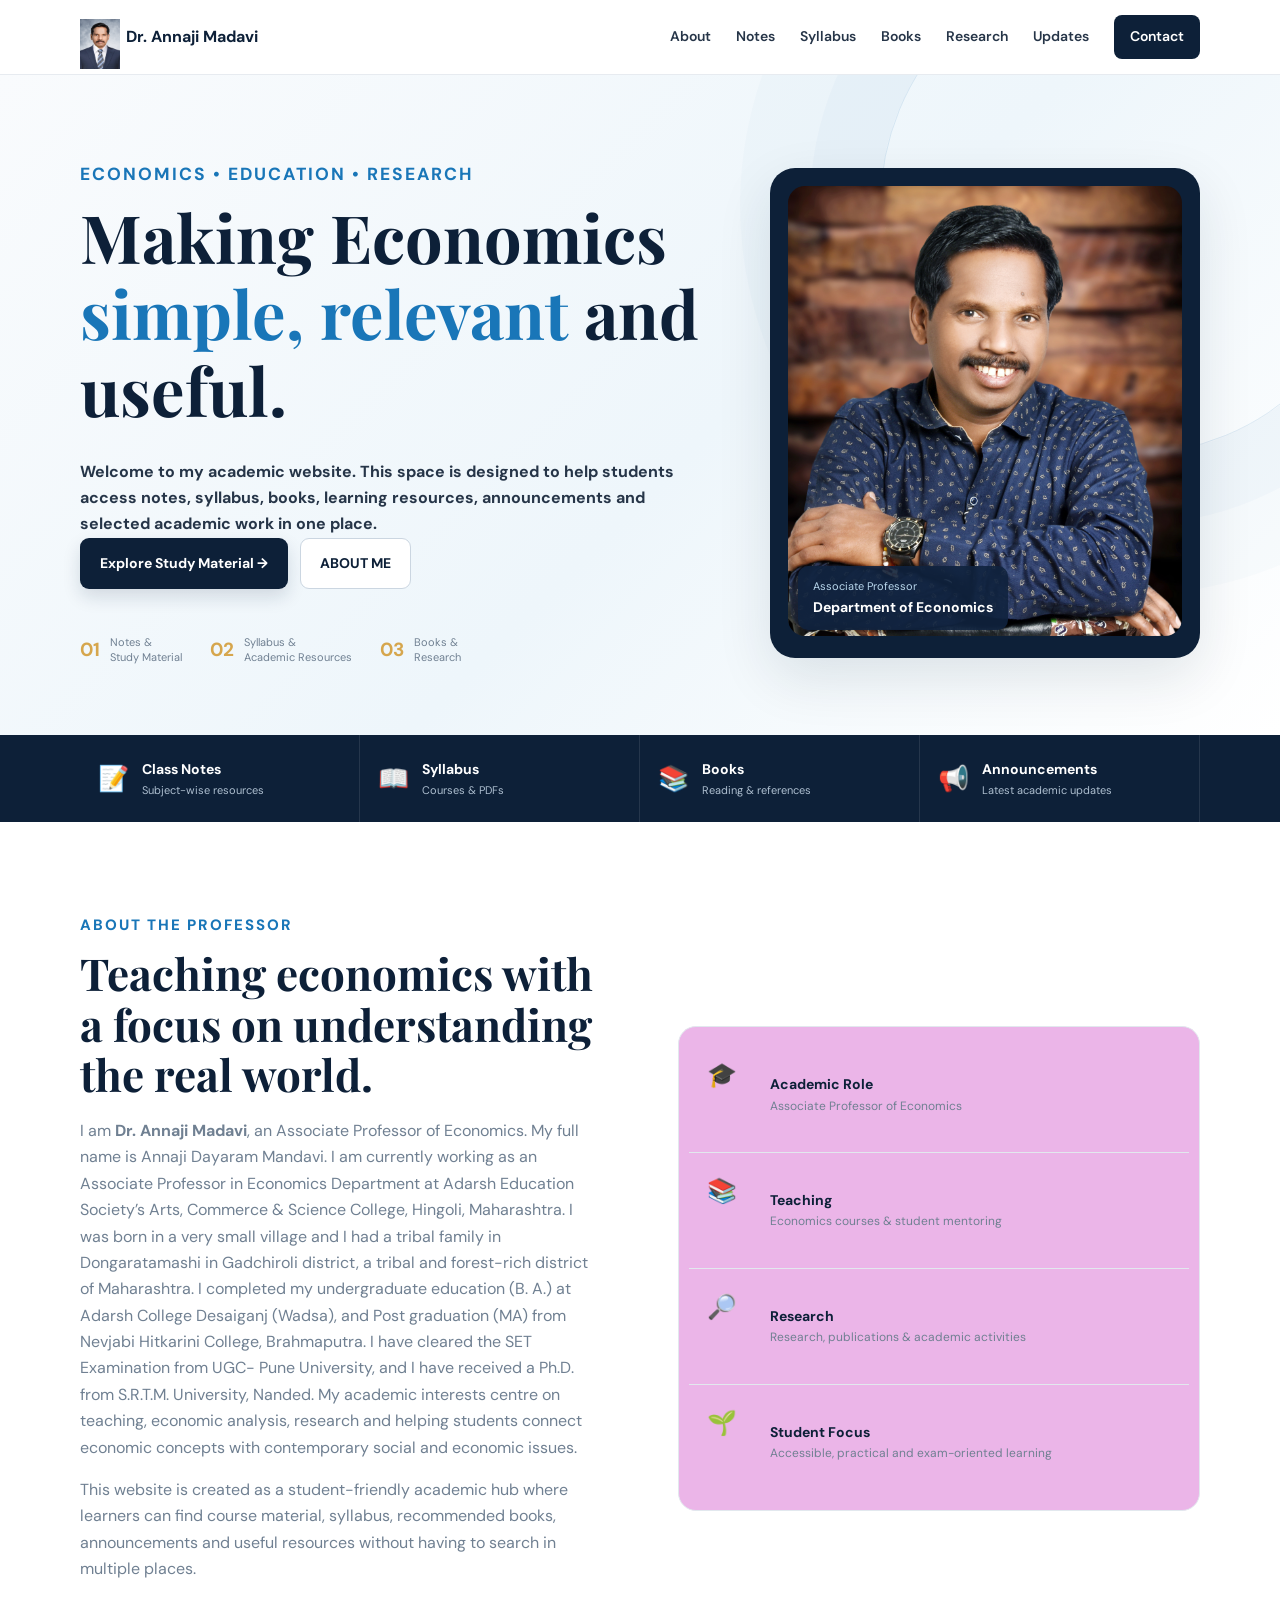
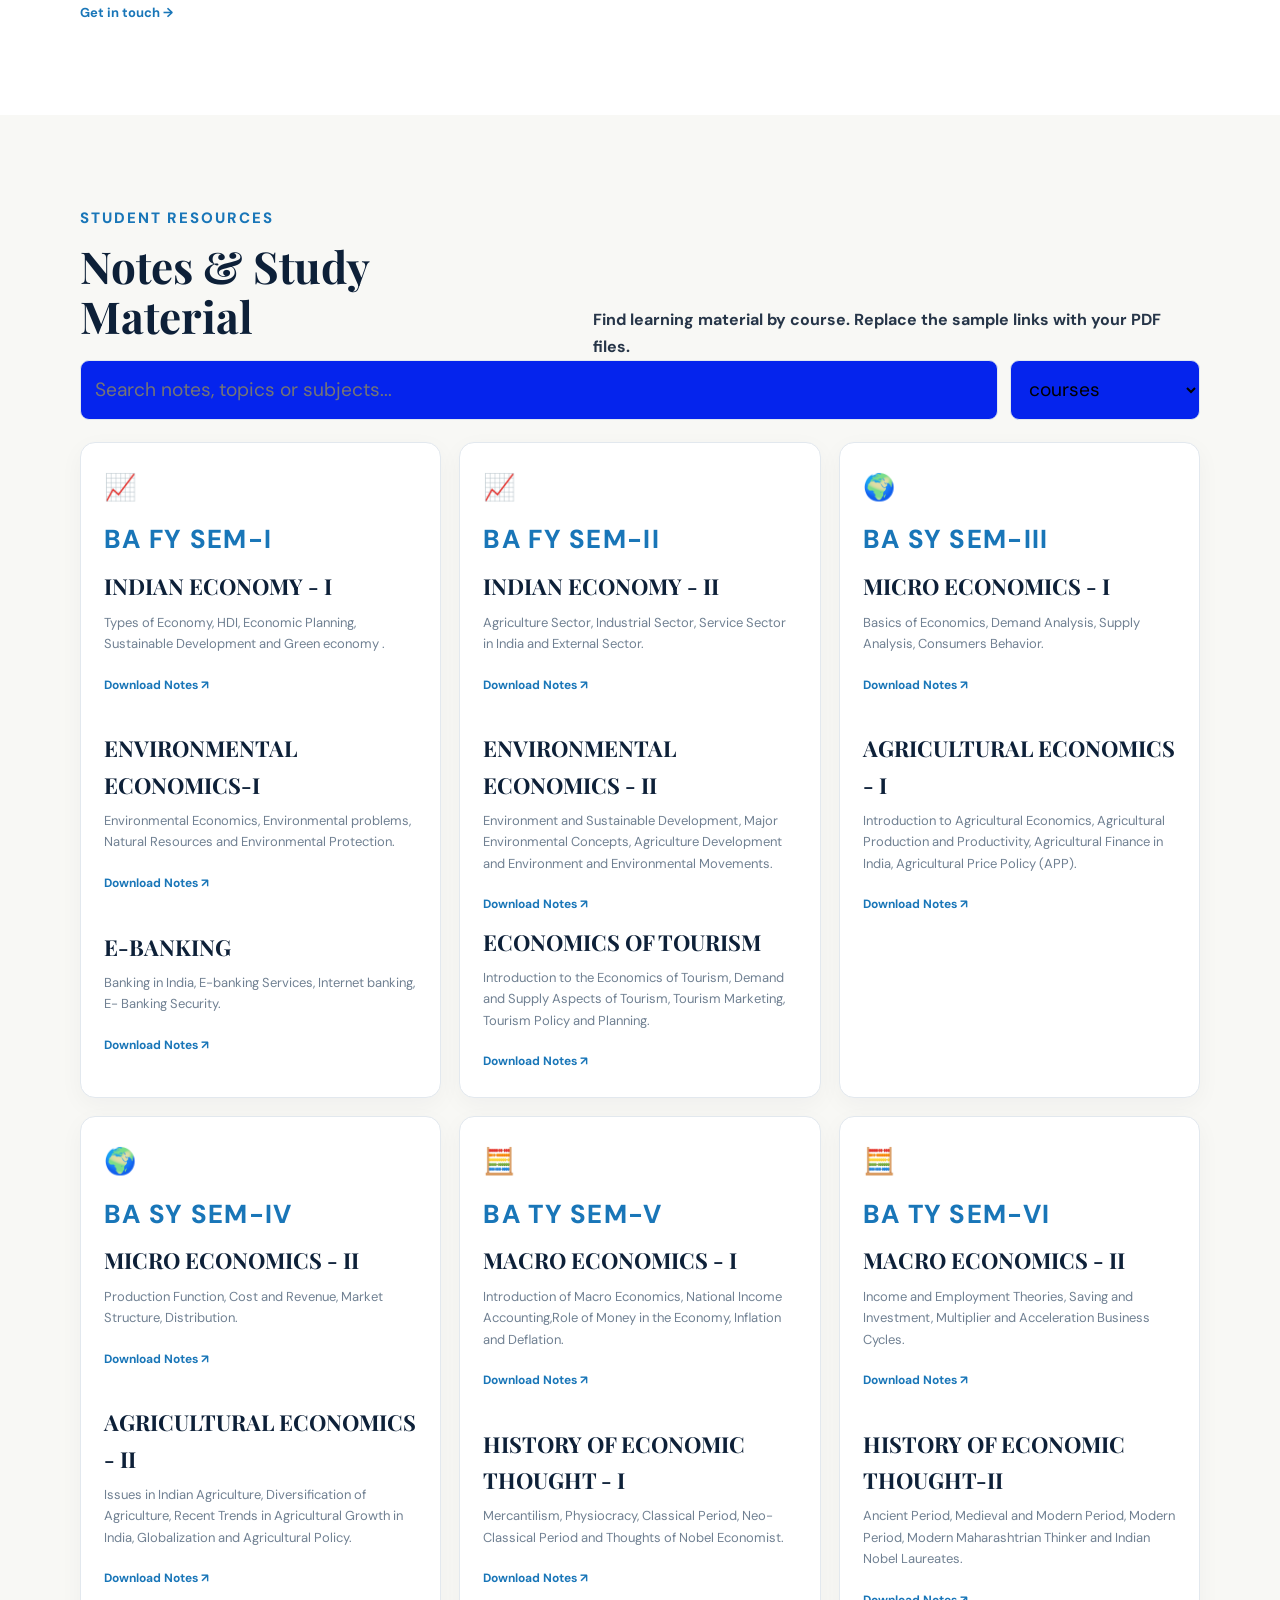
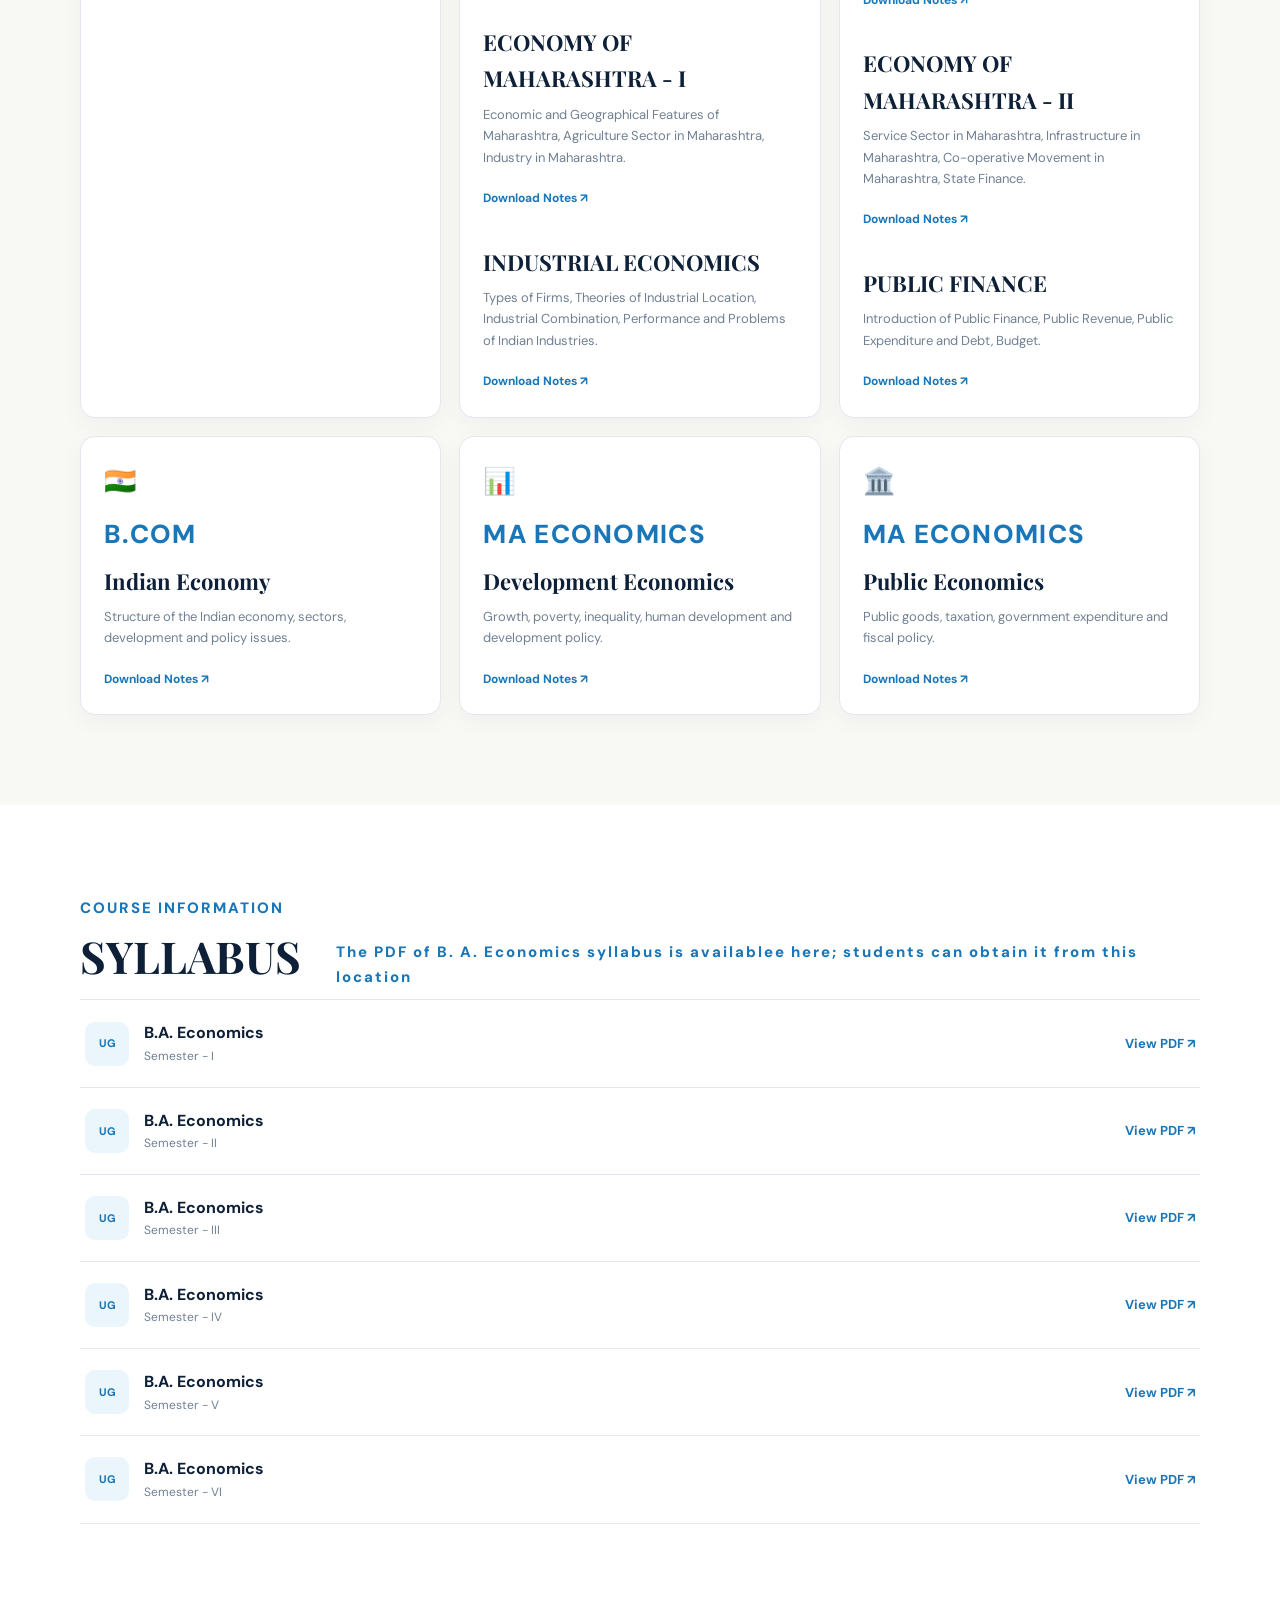
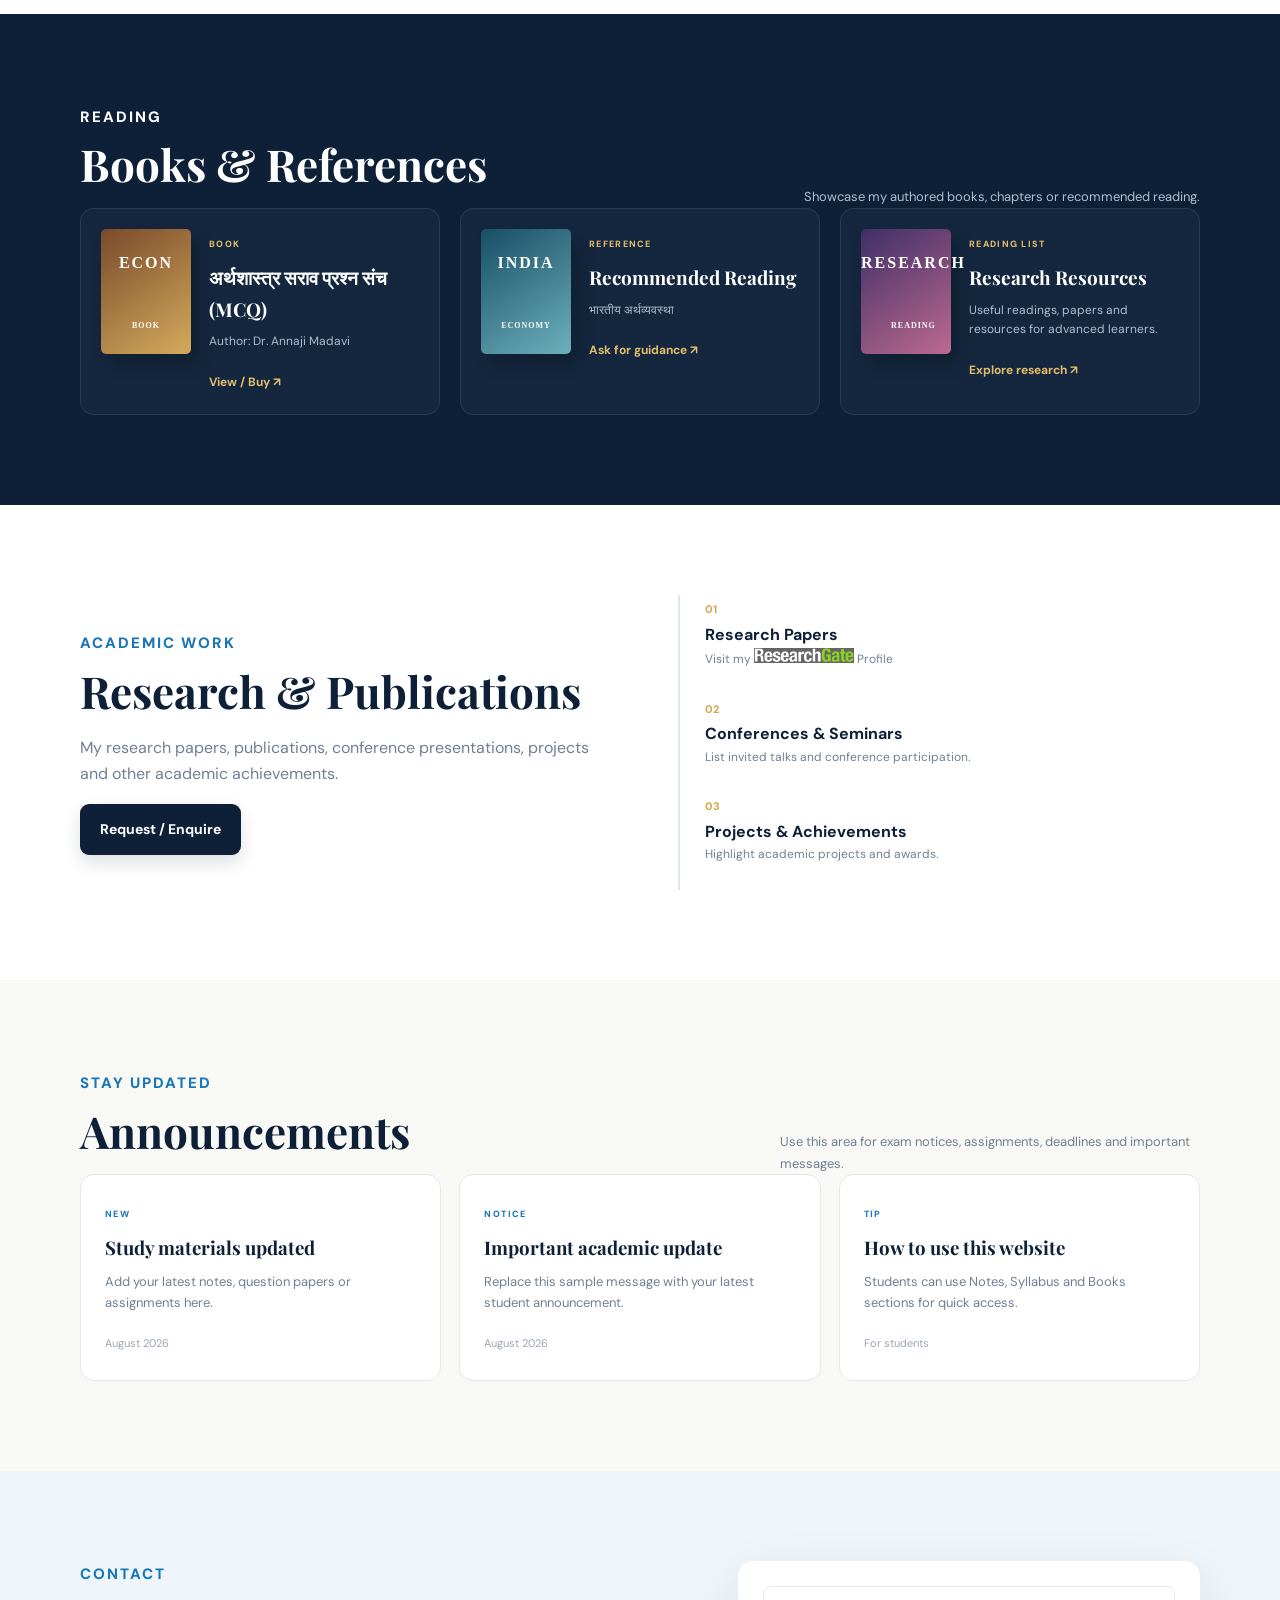
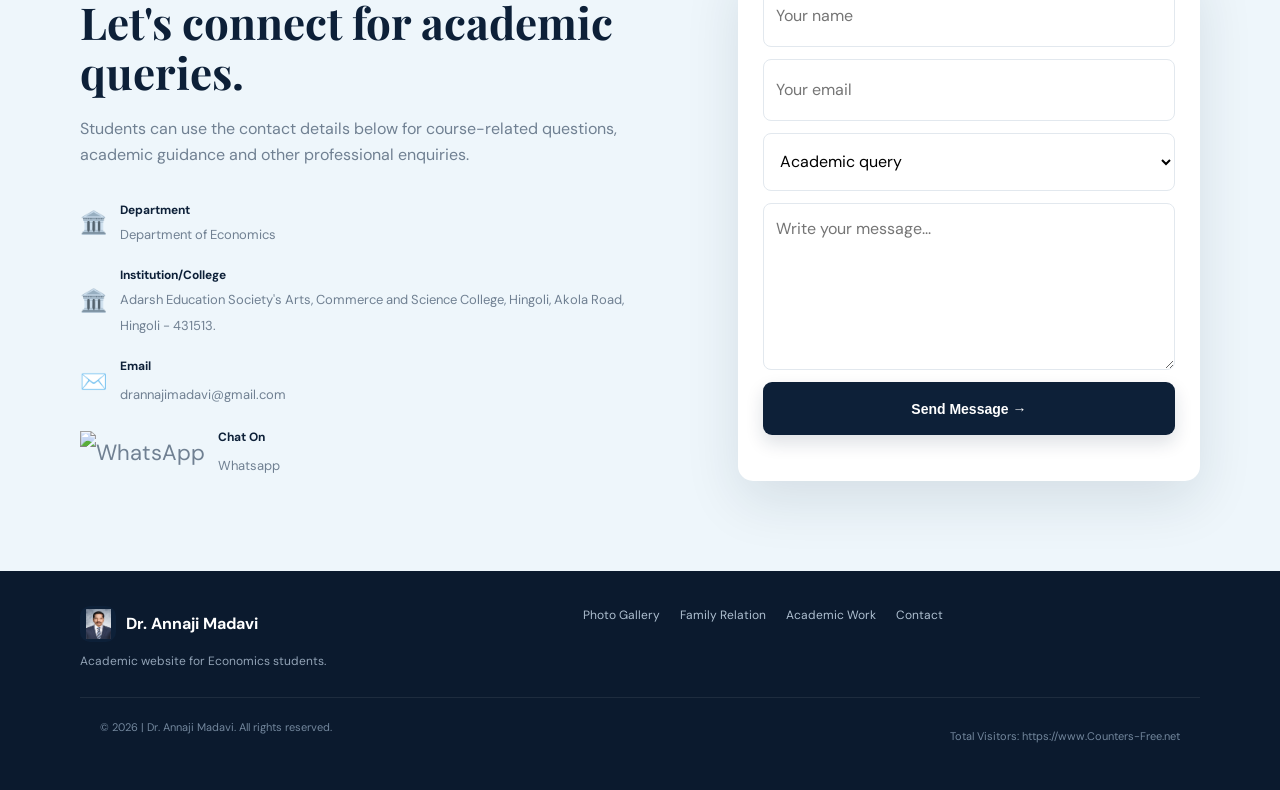
==== index.html @ c630e799 "eco" ====
<!DOCTYPE html>
<html lang="en">
<head>
  <meta charset="UTF-8">
  <meta name="viewport" content="width=device-width, initial-scale=1.0">
  <meta name="description" content="Academic website of an Associa Professor of Economics — notes, syllabus, books, announcements, research and student resources.">
  <title>Dr. Annaji Madavi | Economics</title>
  <link rel="icon" type="image/x-icon" href="images\logo\Dr.-Annaji-Madavi.jpg">

<link rel="stylesheet" href="https://cdnjs.cloudflare.com/ajax/libs/font-awesome/7.3.0/css/all.min.css" integrity="sha512-ApSLB1Pd3/bZN8fWB/RG9YhN/7bd9Hkf3AGaE2mPfebjrxagjuBtx2GcgdqIlJkUzwylBo61r9Xa9NmgBI0swA==" crossorigin="anonymous" referrerpolicy="no-referrer" />

  <link rel="preconnect" href="https://fonts.googleapis.com">
  <link rel="preconnect" href="https://fonts.gstatic.com" crossorigin>
  <link href="https://fonts.googleapis.com/css2?family=DM+Sans:wght@400;500;600;700&family=Playfair+Display:wght@600;700&display=swap" rel="stylesheet">
  <link rel="stylesheet" href="style.css">
  <link rel="manifest" href="/manifest.json">
</head>
<body>

<header class="site-header">
  <nav class="nav container">
    <a class="brand" href="#home">
      <span class="brand-mark">  <img src=" images\logo\Dr.-Annaji-Madavi.jpg" height="50px" width="40px"></span>
      <span>Dr. Annaji Madavi</span>
    </a>
    <button class="menu-toggle" aria-label="Open menu">☰</button>
    <div class="nav-links">
      <a href="#about">About</a>
      <a href="#notes">Notes</a>
      <a href="#syllabus">Syllabus</a>
      <a href="#books">Books</a>
      <a href="#research">Research</a>
      <a href="#announcements">Updates</a>
      <a class="nav-contact" href="#contact">Contact</a>
    </div>
  </nav>
</header>

<main>
  <section id="home" class="hero">
    <div class="hero-pattern"></div>
    <div class="container hero-grid">
      <div class="hero-copy">
        <span class="eyebrow"><h3> ECONOMICS • EDUCATION • RESEARCH </h3></span>
        <h1>Making Economics <em>simple, relevant</em> and useful.</h1>
        <p class="hero-text">
          <h4> Welcome to my academic website. This space is designed to help students
          access notes, syllabus, books, learning resources, announcements and
          selected academic work in one place.</h4>
        </p>
        <div class="hero-actions">
          <a class="btn btn-primary" href="#notes">Explore Study Material →</a>
          <a class="btn btn-secondary" href="#about">ABOUT ME</a>
        </div>
        <div class="hero-stats">
          <div><strong>01</strong><span>Notes &<br>Study Material</span></div>
          <div><strong>02</strong><span>Syllabus &<br>Academic Resources</span></div>
          <div><strong>03</strong><span>Books &<br>Research</span></div>
        </div>
      </div>
      <div class="profile-card">
        <div class="profile-glow"></div>
        <img src="images/Dr.-Annaji-Madavi.jpg" alt="Professor profile photo" onerror="this.style.display='none'; this.nextElementSibling.style.display='flex';">
        <div class="profile-placeholder">
          <span>YOUR PHOTO</span>
          <small>Replace images/profile.jpg</small>
        </div>
        <div class="profile-caption">
          <span>Associate Professor</span>
          <strong>Department of Economics</strong>
        </div>
      </div>
    </div>
  </section>

  <section class="quick-links">
    <div class="container quick-grid">
      <a href="#notes"><span>📝</span><div><b>Class Notes</b><small>Subject-wise resources</small></div></a>
      <a href="#syllabus"><span>📖</span><div><b>Syllabus</b><small>Courses & PDFs</small></div></a>
      <a href="#books"><span>📚</span><div><b>Books</b><small>Reading & references</small></div></a>
      <a href="#announcements"><span>📢</span><div><b>Announcements</b><small>Latest academic updates</small></div></a>
      

    </div>
  </section>

  <section id="about" class="section">
    <div class="container two-col">
      <div>
        <span class="eyebrow">ABOUT THE PROFESSOR</span>
        <h2>Teaching economics with a focus on understanding the real world.</h2>
        <p>
          I am <strong> Dr. Annaji Madavi</strong>, an Associate Professor of Economics. My full name is Annaji Dayaram Mandavi. I am currently working as an Associate Professor in Economics Department at Adarsh Education Society’s Arts, Commerce & Science College, Hingoli, Maharashtra. I was born in a very small village and I had a tribal family in Dongaratamashi in Gadchiroli district, a tribal and forest-rich district of Maharashtra. I completed my undergraduate education (B. A.) at Adarsh College Desaiganj (Wadsa), and Post graduation (MA) from Nevjabi Hitkarini College, Brahmaputra. I have cleared the SET Examination from UGC- Pune University, and I have received a Ph.D. from S.R.T.M. University, Nanded.
          My academic interests centre on teaching, economic analysis, research and
          helping students connect economic concepts with contemporary social and economic issues.
        </p>
        <p>
          This website is created as a student-friendly academic hub where learners
          can find course material, syllabus, recommended books, announcements and
          useful resources without having to search in multiple places.
        </p>
        <a class="text-link" href="#contact">Get in touch →</a>
      </div>
      <div class="about-panel">
        <div class="about-item"><span>🎓</span><div><b>Academic Role</b><small>Associate Professor of Economics</small></div></div>
        <div class="about-item"><span>📚</span><div><b>Teaching</b><small>Economics courses & student mentoring</small></div></div>
        <div class="about-item"><span>🔎</span><div><b>Research</b><small>Research, publications & academic activities</small></div></div>
        <div class="about-item"><span>🌱</span><div><b>Student Focus</b><small>Accessible, practical and exam-oriented learning</small></div></div>
      </div>
    </div>
  </section>

  <section id="notes" class="section section-soft">
    <div class="container">
      <div class="section-heading">
        <div><span class="eyebrow">STUDENT RESOURCES</span><h2>Notes & Study Material</h2></div>
        <p><h4>Find learning material by course. Replace the sample links with your PDF files.</h4></p>
      </div>
      <div class="filter-row">
        <input id="resourceSearch" type="search" placeholder="Search notes, topics or subjects..." aria-label="Search resources">
        <select id="resourceFilter" aria-label="Filter resources">
          <option value="search"> courses</option>
          <option value="all"> All courses</option>
          <option value="BA">B.A. Economics</option>
          <option value="BCom">B.Com.</option>
          <option value="MA">M.A. Economics</option>
        </select>
      </div>

      <div class="resource-grid" id="resourceGrid">

        <article class="resource-card" data-course="BA" data-search="microeconomics demand supply elasticity ba economics">
          <span class="card-icon">📈</span><span class="tag">BA FY SEM-I</span>
          <h3>INDIAN ECONOMY - I</h3><p>Types of Economy, HDI, Economic Planning, Sustainable Development and Green economy .</p>
          <a href="https://annajimadavi.ct.ws" class="download-link">Download Notes ↗</a>
          <br></br>
          <h3>ENVIRONMENTAL ECONOMICS-I</h3><p>Environmental Economics, Environmental problems, Natural Resources and Environmental Protection.</p>
          <a href="https://annajimadavi.ct.ws" class="download-link">Download Notes ↗</a>
          <br></br>

          <h3>E-BANKING </h3><p>Banking in India, E-banking Services, Internet banking, E- Banking Security.</p>
          <a href="https://annajimadavi.ct.ws" class="download-link">Download Notes ↗</a>



        </article>

        <article class="resource-card" data-course="BA" data-search="microeconomics demand supply elasticity ba economics">
          <span class="card-icon">📈</span><span class="tag">BA FY SEM-II</span>
          <h3>INDIAN ECONOMY - II</h3><p>Agriculture Sector, Industrial Sector, Service Sector in India and External Sector.</p>
          <a href="https://annajimadavi.ct.ws" class="download-link">Download Notes ↗</a>
           <br></br>
           <h3>ENVIRONMENTAL ECONOMICS - II</h3><p>Environment and Sustainable Development, Major Environmental Concepts, Agriculture Development and Environment and Environmental Movements.</p>
          <a href="https://annajimadavi.ct.ws" class="download-link">Download Notes ↗</a>

          <h3>ECONOMICS OF TOURISM </h3><p>Introduction to the Economics of Tourism, Demand and Supply Aspects of Tourism, Tourism Marketing, Tourism Policy and Planning.</p>
          <a href="https://annajimadavi.ct.ws" class="download-link">Download Notes ↗</a>

        </article>


        <article class="resource-card" data-course="BA" data-search="macroeconomics national income inflation unemployment ba economics">
          <span class="card-icon">🌍</span><span class="tag">BA SY SEM-III</span>
          <h3>MICRO ECONOMICS - I</h3><p>Basics of Economics, Demand Analysis, Supply Analysis, Consumers Behavior.</p>
          <a href="https://annajimadavi.ct.ws" class="download-link">Download Notes ↗</a>
          <br></br>
          <h3>AGRICULTURAL ECONOMICS - I</h3><p>Introduction to Agricultural Economics, Agricultural Production and Productivity, Agricultural Finance in India, Agricultural Price Policy (APP).</p>
          <a href="https://annajimadavi.ct.ws" class="download-link">Download Notes ↗</a>
        </article>

        <article class="resource-card" data-course="BA" data-search="macroeconomics national income inflation unemployment ba economics">
          <span class="card-icon">🌍</span><span class="tag">BA SY SEM-IV</span>
          <h3>MICRO ECONOMICS - II</h3><p>Production Function, Cost and Revenue, Market Structure, Distribution.</p>
          <a href="https://annajimadavi.ct.ws" class="download-link">Download Notes ↗</a>
          <br></br>
          <h3>AGRICULTURAL ECONOMICS - II</h3><p>Issues in Indian Agriculture, Diversification of Agriculture, Recent Trends in Agricultural Growth in India, Globalization and Agricultural Policy.</p>
          <a href="https://annajimadavi.ct.ws" class="download-link">Download Notes ↗</a>
        </article>

        <article class="resource-card" data-course="BA" data-search="statistics economics mean median index numbers ba">
          <span class="card-icon">🧮</span><span class="tag">BA TY SEM-V</span>
          <h3>MACRO ECONOMICS - I</h3><p>Introduction of Macro Economics, National Income Accounting,Role of Money in the Economy, Inflation and Deflation.</p>
          <a href="https://annajimadavi.ct.ws" class="download-link">Download Notes ↗</a>
          <br></br>
          <h3>HISTORY OF ECONOMIC THOUGHT - I </h3><p>Mercantilism, Physiocracy, Classical Period, Neo-Classical Period and Thoughts of Nobel Economist.</p>
          <a href="https://annajimadavi.ct.ws" class="download-link">Download Notes ↗</a>
          <br></br>
          <h3>ECONOMY OF MAHARASHTRA - I </h3><p>Economic and Geographical Features of Maharashtra, Agriculture Sector in Maharashtra, Industry in Maharashtra.</p>
          <a href="https://annajimadavi.ct.ws" class="download-link">Download Notes ↗</a>
          <br></br>
          <h3>INDUSTRIAL ECONOMICS </h3><p>Types of Firms, Theories of  Industrial Location, Industrial Combination, Performance and Problems of Indian Industries.</p>
          <a href="https://annajimadavi.ct.ws" class="download-link">Download Notes ↗</a>
        
        </article>


        <article class="resource-card" data-course="BA" data-search="statistics economics mean median index numbers ba">
          <span class="card-icon">🧮</span><span class="tag">BA TY SEM-VI</span>
          <h3>MACRO ECONOMICS - II</h3><p>Income and Employment Theories, Saving and Investment, Multiplier and Acceleration Business Cycles.</p>
          <a href="https://annajimadavi.ct.ws" class="download-link">Download Notes ↗</a>
          <br></br>

          <h3>HISTORY OF ECONOMIC THOUGHT-II</h3><p>Ancient Period, Medieval and Modern Period, Modern Period, Modern Maharashtrian Thinker and Indian Nobel Laureates.</p>
          <a href="https://annajimadavi.ct.ws" class="download-link">Download Notes ↗</a>
          <br></br>
          <h3>ECONOMY OF MAHARASHTRA - II</h3><p>Service Sector in Maharashtra, Infrastructure in Maharashtra, Co-operative Movement in Maharashtra, State Finance.</p>
          <a href="https://annajimadavi.ct.ws" class="download-link">Download Notes ↗</a>
          <br></br>
          <h3>PUBLIC FINANCE</h3><p>Introduction of Public Finance, Public Revenue, Public Expenditure and Debt, Budget.</p>
          <a href="https://annajimadavi.ct.ws" class="download-link">Download Notes ↗</a>

        </article>

        <article class="resource-card" data-course="BCom" data-search="indian economy bcom agriculture industry services">
          <span class="card-icon">🇮🇳</span><span class="tag">B.COM</span>
          <h3>Indian Economy</h3><p>Structure of the Indian economy, sectors, development and policy issues.</p>
          <a href="https://annajimadavi.ct.ws" class="download-link">Download Notes ↗</a>
        </article>
        <article class="resource-card" data-course="MA" data-search="development economics poverty inequality growth ma economics">
          <span class="card-icon">📊</span><span class="tag">MA ECONOMICS</span>
          <h3>Development Economics</h3><p>Growth, poverty, inequality, human development and development policy.</p>
          <a href="#" class="download-link">Download Notes ↗</a>
        </article>
        <article class="resource-card" data-course="MA" data-search="public economics taxation public expenditure ma">
          <span class="card-icon">🏛️</span><span class="tag">MA ECONOMICS</span>
          <h3>Public Economics</h3><p>Public goods, taxation, government expenditure and fiscal policy.</p>
          <a href="#" class="download-link">Download Notes ↗</a>
        </article>
        
      </div>
    </div>
  </section>

  <section id="syllabus" class="section">
    <div class="container">
      <div class="section-heading">
        <div><span class="eyebrow">COURSE INFORMATION</span><h2>SYLLABUS</h2></div>
         <span class="eyebrow">The PDF of B. A. Economics syllabus is availablee here; students can obtain it from this location</h3></span>
      </div>
      <div class="syllabus-list">
        <div class="syllabus-row"><div><span>UG</span><div><b>B.A. Economics</b><small>Semester - I</small></div></div><a href="pdf/बी.-ए.-सेमि.-I-अभ्यासक्रम.pdf">View PDF ↗</a></div>

        <div class="syllabus-row"><div><span>UG</span><div><b>B.A. Economics</b><small>Semester - II</small></div></div><a href="pdf/बी.-ए.-सेमि.-II-अभ्यासक्रम.pdf">View PDF ↗</a></div>


        <div class="syllabus-row"><div><span>UG</span><div><b>B.A. Economics</b><small>Semester - III</small></div></div><a href="pdf/सेमि.-III-अभ्यासक्रम.pdf">View PDF ↗</a></div>
        
        <div class="syllabus-row"><div><span>UG</span><div><b>B.A. Economics</b><small>Semester - IV</small></div></div><a href="pdf/सेमि.-IV-अभ्यासक्रम.pdf">View PDF ↗</a></div>

        <div class="syllabus-row"><div><span>UG</span><div><b>B.A. Economics</b><small>Semester - V</small></div></div><a href="pdf/सेमि.-V-अभ्यासक्रम.pdf">View PDF ↗</a></div>

        <div class="syllabus-row"><div><span>UG</span><div><b>B.A. Economics</b><small>Semester - VI</small></div></div><a href="documents/syllabus/ma-economics-syllabus.pdf">View PDF ↗</a></div>



      </div>
    </div>
  </section>

  <section id="books" class="section section-dark">
    <div class="container">
      <div class="section-heading light">
        <div><span class="eyebrow">READING</span><h2>Books & References</h2></div>
        <p>Showcase my authored books, chapters or recommended reading.</p>
      </div>
      <div class="books-grid">
        <article class="book-card">
          <div class="book-cover">ECON<br><small>BOOK</small></div>
          <div><span class="tag gold">BOOK</span><h3>अर्थशास्त्र सराव प्रश्न संच (MCQ)</h3><p>Author:  Dr. Annaji Madavi</p><a href="https://www.amazon.in/-/hi/Dr-Annaji-Madavi/dp/8195106145">View / Buy ↗</a></div>
        </article>
        <article class="book-card">
          <div class="book-cover alt">INDIA<br><small>ECONOMY</small></div>
          <div><span class="tag gold">REFERENCE</span><h3>Recommended Reading</h3><p>भारतीय अर्थव्यवस्था</p><a href="#contact">Ask for guidance ↗</a></div>
        </article>
        <article class="book-card">
          <div class="book-cover third">RESEARCH<br><small>READING</small></div>
          <div><span class="tag gold">READING LIST</span><h3>Research Resources</h3><p>Useful readings, papers and resources for advanced learners.</p><a href="#research">Explore research ↗</a></div>
        </article>
      </div>
    </div>
  </section>

  <section id="research" class="section">
    <div class="container two-col">
      <div>
        <span class="eyebrow">ACADEMIC WORK</span>
        <h2>Research & Publications</h2>
        <p>My research papers, publications, conference presentations, projects and other academic achievements.</p>
        <a class="btn btn-primary" href="#contact">Request / Enquire</a>
      </div>
      <div class="research-list">
        <div><span>01</span><b>Research Papers</b><small> <a href="https://www.researchgate.net/profile/Annaji-Madavi"> Visit my <img src="images/logo/researchgate.jpg" height="15px" width="100px"> Profile</a></small></div>
        <div><span>02</span><b>Conferences & Seminars</b><small>List invited talks and conference participation.</small></div>
        <div><span>03</span><b>Projects & Achievements</b><small>Highlight academic projects and awards.</small></div>
      </div>
    </div>
  </section>

  <section id="announcements" class="section section-soft">
    <div class="container">
      <div class="section-heading">
        <div><span class="eyebrow">STAY UPDATED</span><h2>Announcements</h2></div>
        <p>Use this area for exam notices, assignments, deadlines and important messages.</p>
      </div>
      <div class="announcement-grid">
        <article><span>NEW</span><h3>Study materials updated</h3><p>Add your latest notes, question papers or assignments here.</p><small>August 2026</small></article>
        <article><span>NOTICE</span><h3>Important academic update</h3><p>Replace this sample message with your latest student announcement.</p><small>August 2026</small></article>
        <article><span>TIP</span><h3>How to use this website</h3><p>Students can use Notes, Syllabus and Books sections for quick access.</p><small>For students</small></article>
      </div>
    </div>
  </section>

  <section id="contact" class="section contact-section">
    <div class="container contact-grid">
      <div>
        <span class="eyebrow">CONTACT</span>
        <h2>Let's connect for academic queries.</h2>
        <p>Students can use the contact details below for course-related questions, academic guidance and other professional enquiries.</p>
        <div class="contact-details">
          
          <div><span>🏛️</span><div><b>Department</b><p>Department of Economics</p></div></div>
          <div><span>🏛️</span><div><b>Institution/College</b><p>Adarsh Education Society's
Arts, Commerce and Science College, Hingoli,
Akola Road, Hingoli - 431513.</p></div></div>
           <div><span>✉️</span><div><b>Email</b><a href="#">drannajimadavi@gmail.com</a></div></div>
<div><span><img src="https://upload.wikimedia.org/wikipedia/commons/6/6b/WhatsApp.svg" alt="WhatsApp" height="25px" width="25px" class="whatsapp-icon"></span><div><b>Chat On</b><a href="https://wa.me/9421319868?text=Hello!"  target="_blank">Whatsapp</a></div></div>


        </div>
      </div>
      <form id="contactForm" class="contact-form" action="https://formspree.io/f/xbgrgqyp" method="POST">
        <input required type="text" name="name" placeholder="Your name">
        <input required type="email" name="email" placeholder="Your email">
        <select name="query_type"><option>Academic query</option><option>Notes / Study material</option><option>Syllabus</option><option>Research</option><option>Other</option></select>
        <textarea required rows="5" name="message" placeholder="Write your message..."></textarea>
        <button class="btn btn-primary" type="submit">Send Message →</button>
        <small id="formMessage"></small>
      </form>
    </div>
  </section>
</main>

<footer>
  <div class="container footer-grid">
    <div><a class="brand footer-brand" href="#home"><span class="brand-mark"> <img src="images\logo\Dr.-Annaji-Madavi.jpg" height="30px" width="25px" > </span><span> Dr. Annaji Madavi</span></a><p>Academic website for Economics students.</p></div>
    <div class="footer-links"><a href="gallery.html">Photo Gallery</a><a href="family.html">Family Relation</a><a href="biodata.html">Academic Work</a><a href="#contact">Contact</a></div>
  <div class="wrapper"> 
           <a href="https://www.facebook.com/annaji.madavi">
            <i class="fa-brands fa-facebook"></i></a>
          <a href="https://x.com/AnnajiMadavi">
          <i class="fa-brands fa-square-twitter"></i></a>
      
          <a href="https://www.instagram.com/annaji.madavi/"> <i class="fa-brands fa-instagram"></i></a>
        <a href="https://www.linkedin.com/in/annajimadavi/"><i class="fa-brands fa-square-linkedin"></i></a>  </div>
              </div>   
              </div>
  <div class="container copyright">© 2026 | Dr. Annaji Madavi. All rights reserved.<br></br>
  <p class="visitor-counter">Total Visitors:
  <a href='https://www.counters-free.net/'>https://www.Counters-Free.net</a> <script type='text/javascript' src='https://www.freevisitorcounters.com/auth.php?id=d028039403fe2c2136b53abfa704019f4d095695'></script>
<script type="text/javascript" src="https://freevisitorcounters.com/en/home/counter/1628255/t/13"></script>
</p>
</div>
</footer>

<button id="topBtn" class="top-btn" aria-label="Back to top">↑</button>
<script src="script.js"></script>
</body>
</html>
---- style.css ----
:root{--navy:#0d2038;--blue:#1976b8;--sky:#eaf5fc;--gold:#d6a64d;--cream:#f8f8f5;--text:#263548;--muted:#708092;--line:#e2e8ee;--white:#fff;--shadow:0 20px 55px rgba(13,32,56,.11)}*{box-sizing:border-box;margin:0;padding:0}html{scroll-behavior:smooth}body{font-family:"DM Sans",Arial,sans-serif;color:var(--text);line-height:1.65;background:#fff}a{text-decoration:none;color:inherit}.container{width:min(1120px,92%);margin:auto}.site-header{position:sticky;top:0;z-index:30;background:rgba(255,255,255,.95);backdrop-filter:blur(12px);border-bottom:1px solid var(--line)}.nav{height:74px;display:flex;align-items:center;justify-content:space-between}.brand{display:flex;align-items:center;gap:10px;font-weight:700;color:var(--navy)}.brand-mark{width:36px;height:36px;border-radius:10px;display:grid;place-items:center;background:var(--navy);color:#fff;font-size:21px}.nav-links{display:flex;gap:20px;align-items:center;font-size:13px;font-weight:600}.nav-links a:hover{color:var(--blue)}.menu-toggle{display:none;border:0;background:none;font-size:25px}.hero,.page-hero{background:linear-gradient(135deg,#f8fbfd,#eaf4fb 60%,#fff);padding:82px 0}.hero-grid{display:grid;grid-template-columns:1.15fr .85fr;gap:65px;align-items:center}.eyebrow{display:inline-block;color:var(--blue);font-size:11px;letter-spacing:2px;font-weight:800;margin-bottom:12px}h1,h2{font-family:"Playfair Display",Georgia,serif;color:var(--navy);line-height:1.15}h1{font-size:clamp(43px,5vw,66px)}h1 em{color:var(--blue);font-style:normal}.page-hero h1{font-size:clamp(42px,6vw,70px)}.page-hero p{max-width:650px;color:var(--muted);font-size:17px;margin-top:18px}.hero-text{color:var(--muted);font-size:17px;max-width:650px;margin:22px 0 28px}.hero-actions{display:flex;gap:12px;flex-wrap:wrap}.btn{display:inline-flex;padding:13px 19px;border-radius:9px;font-weight:700;font-size:14px;border:1px solid transparent}.btn-primary{background:var(--navy);color:#fff}.btn-secondary{border-color:#ccd8e2;background:#fff;color:var(--navy)}.hero-stats{display:flex;gap:28px;margin-top:42px}.hero-stats div{display:flex;gap:10px}.hero-stats strong{color:var(--gold)}.hero-stats span{font-size:11px;color:var(--muted);line-height:1.35}.profile-card{min-height:480px;background:var(--navy);padding:17px;border-radius:25px;box-shadow:var(--shadow);position:relative}.profile-card img,.profile-placeholder{height:445px;width:100%;object-fit:cover;border-radius:17px}.profile-placeholder{display:none;place-items:center;background:#dceaf3;color:var(--navy);font-weight:800;flex-direction:column}.profile-placeholder small{font-weight:400;color:var(--muted)}.profile-caption{position:absolute;bottom:28px;left:28px;background:rgba(13,32,56,.92);padding:11px 15px;border-radius:10px;color:#fff;display:flex;flex-direction:column}.profile-caption span{font-size:11px;color:#b8d8ed}.profile-caption strong{font-size:14px}.quick-links{background:var(--navy);color:#fff}.quick-grid{display:grid;grid-template-columns:repeat(4,1fr)}.quick-grid a{padding:23px 15px;border-right:1px solid #ffffff1a;display:flex;gap:10px;align-items:center}.quick-grid b{font-size:13px}.quick-grid small{display:block;color:#a9bbce;font-weight:400;font-size:10px}.section{padding:88px 0}.section-soft{background:var(--cream)}.two-col{display:grid;grid-template-columns:1fr 1fr;gap:70px;align-items:center}.section h2{font-size:clamp(31px,4vw,44px);margin-bottom:18px}.section p{color:var(--muted);margin-bottom:14px}.about-panel{background:#f4f8fb;border:1px solid var(--line);border-radius:17px;padding:8px}.about-panel div{padding:18px;border-bottom:1px solid var(--line)}.about-panel div:last-child{border:0}.about-panel b,.about-panel small{display:block}.about-panel b{color:var(--navy);font-size:14px}.about-panel small{color:var(--muted);font-size:12px}.section-heading{display:flex;justify-content:space-between;align-items:end;gap:30px;margin-bottom:30px}.section-heading p{max-width:420px;font-size:13px}.filter-row{display:flex;gap:12px;margin-bottom:22px}.filter-row input,.filter-row select,.contact-form input,.contact-form select,.contact-form textarea{border:1px solid var(--line);border-radius:9px;padding:12px;font:inherit;outline:none;background:#fff}.filter-row input{flex:1}.resource-grid{display:grid;grid-template-columns:repeat(4,1fr);gap:17px}.resource-card{background:#fff;border:1px solid var(--line);border-radius:14px;padding:22px;transition:.25s}.resource-card:hover{transform:translateY(-5px);box-shadow:var(--shadow)}.resource-card>span{font-size:26px}.resource-card>small{color:var(--blue);font-size:9px;font-weight:800;letter-spacing:1.4px}.resource-card h3{font-family:"Playfair Display",serif;color:var(--navy);font-size:21px}.resource-card p{font-size:12px;min-height:60px}.resource-card a{font-size:12px;color:var(--blue);font-weight:700}.syllabus-list{border-top:1px solid var(--line)}.syllabus-list>div{padding:20px 5px;border-bottom:1px solid var(--line);display:flex;justify-content:space-between;align-items:center}.syllabus-list small{display:block;color:var(--muted);font-size:11px}.syllabus-list a{color:var(--blue);font-weight:700;font-size:12px}.dark{background:var(--navy);color:#fff}.dark h2{color:#fff}.books-grid{display:grid;grid-template-columns:repeat(2,1fr);gap:20px}.books-grid article{display:grid;grid-template-columns:90px 1fr;gap:18px;border:1px solid #ffffff18;padding:20px;border-radius:14px;background:#ffffff08}.book-cover{height:125px;background:linear-gradient(145deg,#7d4d2c,#d6ab58);border-radius:5px;display:grid;place-items:center;text-align:center;font-family:Georgia,serif;font-weight:700}.book-cover.blue{background:linear-gradient(145deg,#17516b,#65aebc)}.books-grid h3{font-family:"Playfair Display",serif}.books-grid p{color:#aebed0;font-size:12px}.books-grid a{color:#e4bd6b;font-size:12px}.research-list{border-left:2px solid #dce7ef;padding-left:24px}.research-list div{padding:0 0 24px}.research-list b,.research-list small{display:block}.research-list b{color:var(--navy)}.research-list small{color:var(--muted);font-size:12px}.contact-section{background:#edf6fb}.contact-grid{display:grid;grid-template-columns:1fr .8fr;gap:70px}.contact-details{color:var(--muted);line-height:2}.contact-details a{color:var(--blue)}.contact-form{background:#fff;padding:25px;border-radius:15px;box-shadow:var(--shadow);display:grid;gap:12px}.contact-form textarea{resize:vertical}.contact-form small{color:var(--blue)}footer{background:#0a192b;color:#fff;padding:30px 0}.footer-grid{display:flex;justify-content:space-between;gap:30px}.footer-grid p,.copyright{color:#8799ad;font-size:11px}.footer-links{display:flex;gap:18px;font-size:12px;color:#aebed0}.copyright{border-top:1px solid #ffffff12;margin-top:25px;padding-top:15px}.privacy-note{margin-top:22px;background:#fff7e6;border:1px solid #efd7a4;color:#765a24;padding:13px 16px;border-radius:10px;max-width:760px;font-size:12px}
/* MODERN PHOTO GALLERY */
.gallery-grid{display:grid;grid-template-columns:repeat(3,minmax(0,1fr));grid-auto-rows:250px;gap:16px}.gallery-item{position:relative;border-radius:18px;overflow:hidden;background:#dbe7ef}.gallery-item.tall{grid-row:span 2}.gallery-item img{width:100%;height:100%;object-fit:cover;display:block;transition:.4s}.gallery-item:hover img{transform:scale(1.05)}.gallery-item div{position:absolute;left:12px;right:12px;bottom:12px;background:#0d2038d9;color:#fff;padding:10px 12px;border-radius:10px;backdrop-filter:blur(8px)}.gallery-item small{display:block;color:#b9cede;font-size:10px}
/* FAMILY GALLERY: preserve whole photos, especially on mobile */
.family-grid{display:grid;grid-template-columns:repeat(3,minmax(0,1fr));gap:28px;align-items:start}.family-card{background:#fff;border:1px solid var(--line);border-radius:22px;overflow:hidden;box-shadow:0 10px 35px rgba(13,32,56,.08);transition:transform .3s ease,box-shadow .3s ease}.family-card:hover{transform:translateY(-6px);box-shadow:0 20px 50px rgba(13,32,56,.14)}.family-photo{width:100%;height:360px;padding:10px;display:flex;align-items:center;justify-content:center;background:linear-gradient(135deg,#eef6fb,#dcebf4);position:relative;overflow:hidden;cursor:pointer}.family-photo img{width:100%;height:100%;object-fit:contain;object-position:center;display:block;border-radius:15px;transition:transform .45s ease,filter .45s ease}.family-photo:hover img{transform:scale(1.025);filter:brightness(1.04)}.family-photo>span{position:absolute;inset:0;display:none;align-items:center;justify-content:center;color:#31536d;font-size:12px;font-weight:800;letter-spacing:2px}.family-photo::after{content:"VIEW PHOTO";position:absolute;left:50%;bottom:18px;transform:translateX(-50%) translateY(10px);background:rgba(13,32,56,.88);color:#fff;padding:7px 13px;border-radius:30px;font-size:9px;font-weight:700;letter-spacing:1.5px;opacity:0;transition:all .3s ease;pointer-events:none}.family-photo:hover::after{opacity:1;transform:translateX(-50%) translateY(0)}.family-body{padding:24px}.family-body .relation{display:inline-block;color:var(--blue);font-size:10px;font-weight:800;letter-spacing:2px;margin-bottom:7px}.family-body h2{font-size:25px;line-height:1.2;margin:3px 0 16px}.family-body p{margin:8px 0;color:var(--muted);font-size:13px;line-height:1.6}.family-body p b{color:#172b40}.family-card.featured{border-color:var(--gold);box-shadow:0 15px 45px rgba(214,166,77,.16)}
/* LIGHTBOX */
.family-lightbox{position:fixed;inset:0;background:rgba(5,15,28,.94);display:none;align-items:center;justify-content:center;z-index:9999;padding:25px}.family-lightbox.active{display:flex}.family-lightbox img{max-width:94vw;max-height:90vh;width:auto;height:auto;object-fit:contain;border-radius:12px;box-shadow:0 25px 80px rgba(0,0,0,.5)}.lightbox-close,.lightbox-prev,.lightbox-next{position:absolute;border:0;width:48px;height:48px;border-radius:50%;background:rgba(255,255,255,.15);color:white;font-size:32px;cursor:pointer;display:grid;place-items:center;transition:.2s}.lightbox-close:hover,.lightbox-prev:hover,.lightbox-next:hover{background:rgba(255,255,255,.28)}.lightbox-close{top:20px;right:20px}.lightbox-prev{left:20px;top:50%;transform:translateY(-50%)}.lightbox-next{right:20px;top:50%;transform:translateY(-50%)}
@media(max-width:950px){.nav-links{display:none;position:absolute;top:74px;left:0;right:0;background:#fff;padding:15px 4%;flex-direction:column}.nav-links.open{display:flex}.menu-toggle{display:block}.hero-grid,.two-col,.contact-grid{grid-template-columns:1fr}.resource-grid{grid-template-columns:repeat(2,1fr)}.family-grid{grid-template-columns:repeat(2,minmax(0,1fr));gap:22px}.family-photo{height:330px}.quick-grid{grid-template-columns:repeat(2,1fr)}}
@media(max-width:620px){.hero{padding:55px 0}.hero-stats{flex-wrap:wrap}.profile-card{min-height:390px}.profile-card img,.profile-placeholder{height:350px}.quick-grid,.resource-grid,.books-grid,.gallery-grid{grid-template-columns:1fr}.gallery-grid{grid-auto-rows:260px}.gallery-item.tall{grid-row:span 1}.section{padding:65px 0}.section-heading{display:block}.filter-row{flex-direction:column}.footer-grid{flex-direction:column}.family-grid{grid-template-columns:1fr;gap:24px}.family-card{width:100%;border-radius:20px}.family-photo{height:auto;min-height:300px;padding:12px}.family-photo img{width:100%;height:auto;max-height:430px;object-fit:contain;object-position:center;border-radius:14px}.family-body{padding:21px}.family-body h2{font-size:24px}.family-body p{font-size:13px}.family-photo::after{opacity:1;bottom:20px;transform:translateX(-50%) translateY(0);font-size:8px;padding:6px 11px}.family-lightbox{padding:12px}.family-lightbox img{max-width:96vw;max-height:82vh}.lightbox-prev,.lightbox-next{width:42px;height:42px;font-size:27px}.lightbox-prev{left:8px}.lightbox-next{right:8px}.lightbox-close{top:12px;right:12px}}


*{box-sizing:border-box;margin:0;padding:0}
html{scroll-behavior:smooth}
body{font-family:"DM Sans",Arial,sans-serif;color:var(--text);background:var(--white);line-height:1.65}
a{text-decoration:none;color:inherit}
.container{width:min(1120px,92%);margin:auto}
.site-header{position:sticky;top:0;z-index:50;background:rgba(255,255,255,0);backdrop-filter:blur(12px);border-bottom:1px solid rgba(226,231,237,.8)}
.nav{height:74px;display:flex;align-items:center;justify-content:space-between}
.brand{display:flex;align-items:center;gap:10px;font-weight:700;color:var(--navy)}
.brand-mark{width:36px;height:36px;border-radius:10px;display:grid;place-items:center;background:var(--navy);color:#fff;font-family:Georgia,serif;font-size:21px}
.nav-links{display:flex;align-items:center;gap:25px;font-size:14px;font-weight:600}
.nav-links a{transition:.2s}.nav-links a:hover{color:var(--blue)}
.nav-contact{padding:10px 16px;border-radius:8px;background:var(--navy);color:#fff!important}
.menu-toggle{display:none;border:0;background:none;font-size:25px;color:var(--navy)}
.hero{position:relative;overflow:hidden;background:linear-gradient(135deg,#f9fbfd 0%,#eef6fb 55%,#fff 100%);padding:85px 0 70px}
.hero-pattern{position:absolute;right:-100px;top:-120px;width:500px;height:500px;border:1px solid rgba(23,105,170,.12);border-radius:50%;box-shadow:0 0 0 70px rgba(23,105,170,.025),0 0 0 140px rgba(23,105,170,.018)}
.hero-grid{position:relative;display:grid;grid-template-columns:1.18fr .82fr;gap:70px;align-items:center}
.eyebrow{display:inline-block;color:var(--blue);font-size:15px;letter-spacing:2px;font-weight:800;margin-bottom:10px}
h1,h2{font-family:"Playfair Display",Georgia,serif;color:var(--navy);line-height:1.15}
h1{font-size:clamp(43px,5.2vw,68px);max-width:720px}
h1 em{font-style:normal;color:var(--blue)}
h2{font-size:clamp(31px,4vw,44px);margin-bottom:18px}
.hero-text{max-width:650px;margin:24px 0 30px;color:#5d6b7c;font-size:17px}
.hero-actions{display:flex;gap:12px;flex-wrap:wrap}
.btn{display:inline-flex;align-items:center;justify-content:center;padding:13px 19px;border-radius:9px;border:1px solid transparent;font-weight:700;font-size:14px;cursor:pointer}
.btn-primary{background:var(--navy);color:#fff;box-shadow:0 8px 18px rgba(16,35,63,.14)}
.btn-primary:hover{background:#19375e}
.btn-secondary{border-color:#cbd6e1;color:var(--navy);background:#fff}
.hero-stats{display:flex;gap:28px;margin-top:45px}
.hero-stats div{display:flex;gap:10px;align-items:center}
.hero-stats strong{font-size:19px;color:var(--gold)}
.hero-stats span{font-size:11px;line-height:1.35;color:var(--muted)}
.profile-card{position:relative;min-height:490px;border-radius:25px;background:var(--navy);padding:18px;box-shadow:var(--shadow);overflow:hidden}
.profile-card img{width:100%;height:450px;object-fit:cover;border-radius:17px;display:block;position:relative;z-index:2}
.profile-placeholder{display:none;height:450px;border-radius:17px;background:linear-gradient(145deg,#dbe9f4,#aebfd0);align-items:center;justify-content:center;flex-direction:column;color:var(--navy);position:relative;z-index:2}
.profile-placeholder span{font-size:28px;font-weight:800;letter-spacing:2px}.profile-placeholder small{opacity:.65}
.profile-caption{position:absolute;z-index:4;bottom:28px;left:28px;background:rgba(16,35,63,.9);color:#fff;border-radius:10px;padding:11px 15px;display:flex;flex-direction:column}
.profile-caption span{font-size:11px;color:#b9d7ec}.profile-caption strong{font-size:14px}
.quick-links{background:var(--navy);color:#fff}
.quick-grid{display:grid;grid-template-columns:repeat(4,1fr)}
.quick-grid a{display:flex;gap:13px;align-items:center;padding:23px 18px;border-right:1px solid rgba(255,255,255,.1);transition:.2s}
.quick-grid a:hover{background:#183353}
.quick-grid span{font-size:25px}.quick-grid b{display:block;font-size:14px}.quick-grid small{color:#aebfd0;font-size:11px}
.section{padding:90px 0}.section-soft{background:var(--cream)}
.two-col{display:grid;grid-template-columns:1fr 1fr;gap:75px;align-items:center}
.section p{color:var(--muted);margin-bottom:16px}
.text-link,.download-link{color:var(--blue);font-weight:700;font-size:13px}
.about-panel{background: #ebb5e8;border:1px solid var(--line);border-radius:18px;padding:10px}
.about-item{display:flex;gap:15px;padding:19px;border-bottom:1px solid var(--line)}
.about-item:last-child{border:0}.about-item>span{font-size:24px}
.about-item b,.about-item small{display:block}.about-item b{font-size:14px;color:var(--navy)}.about-item small{color:var(--muted);font-size:12px}
.section-heading{display:flex;justify-content:space-between;align-items:end;gap:35px;margin-bottom:0px}
.section-heading>p{max-width:420px;margin:0;font-size:13px}
.filter-row{display:flex;gap:12px;margin-bottom:22px}
.filter-row input,.filter-row select{padding:13px 14px;border:1px solid var(--line);border-radius:9px;background:#0524ed;font:inherit; font-size: larger; font: f8f8f5; outline:none}
.filter-row input{flex:1}.filter-row select{min-width:170px}
.resource-grid{display:grid;grid-template-columns:repeat(3,1fr);gap:18px}
.resource-card{background:#fff;border:1px solid var(--line);border-radius:15px;padding:23px;transition:.25s;box-shadow:0 7px 25px rgba(16,35,63,.04)}
.resource-card:hover{transform:translateY(-4px);box-shadow:var(--shadow);border-color:#c8d9e7}
.card-icon{font-size:26px;display:block;margin-bottom:10px}.tag{font-size:9px;letter-spacing:1.3px;font-weight:800;color:var(--blue)}
.resource-card h3{font-family:"Playfair Display",serif;color:var(--navy);font-size:22px;margin:7px 0}
.resource-card p{font-size:13px;min-height:0px}.download-link{display:inline-block;margin-top:0px}
.syllabus-list{border-top:1px solid var(--line) }
.syllabus-row{display:flex;justify-content:space-between;align-items:center;padding:20px 5px;border-bottom:1px solid var(--line)}
.syllabus-row>div{display:flex;align-items:center;gap:15px}.syllabus-row>div>span{width:44px;height:44px;border-radius:10px;background:var(--sky);display:grid;place-items:center;color:var(--blue);font-size:11px;font-weight:800}
.syllabus-row b,.syllabus-row small{display:block}.syllabus-row b{color:var(--navy)}.syllabus-row small{color:var(--muted);font-size:12px}.syllabus-row a{color:var(--blue);font-size:13px;font-weight:700}
.section-dark{background:var(--navy);color:#fff}.light h2,.light .eyebrow{color:#fff}.light p{color:#aebfd0}
.books-grid{display:grid;grid-template-columns:repeat(3,1fr);gap:20px}.book-card{display:grid;grid-template-columns:90px 1fr;gap:18px;padding:19px;border:1px solid rgba(255,255,255,.12);background:rgba(255,255,255,.04);border-radius:14px}
.book-cover{height:125px;border-radius:5px;background:linear-gradient(145deg,#7a4b2c,#d5aa5b);display:grid;place-items:center;text-align:center;color:#fff;font-family:Georgia,serif;font-weight:700;letter-spacing:2px;box-shadow:8px 10px 18px rgba(0,0,0,.2)}
.book-cover.alt{background:linear-gradient(145deg,#174f65,#6eb0bc)}.book-cover.third{background:linear-gradient(145deg,#402f66,#bd6a91)}
.book-cover small{font-size:8px;letter-spacing:1px}.tag.gold{color:#e4bd6b}.book-card h3{font-family:"Playfair Display",serif;margin:7px 0;color:#fff;font-size:19px}.book-card p{font-size:12px;color:#aebfd0}.book-card a{font-size:12px;color:#e4bd6b;font-weight:700}
.research-list{border-left:2px solid #dce7ef;padding-left:25px}.research-list>div{position:relative;padding:0 0 25px 0}.research-list span{font-size:11px;color:var(--gold);font-weight:800}.research-list b,.research-list small{display:block}.research-list b{color:var(--navy);font-size:16px}.research-list small{color:var(--muted);font-size:12px}
.announcement-grid{display:grid;grid-template-columns:repeat(3,1fr);gap:18px}.announcement-grid article{padding:24px;background:#fff;border:1px solid var(--line);border-radius:14px}.announcement-grid span{font-size:9px;color:var(--blue);font-weight:800;letter-spacing:1.4px}.announcement-grid h3{font-family:"Playfair Display",serif;color:var(--navy);margin:7px 0}.announcement-grid p{font-size:13px}.announcement-grid small{font-size:11px;color:#9aa5b2}
.contact-section{background:#eef6fb}.contact-grid{display:grid;grid-template-columns:1fr .8fr;gap:80px}.contact-details{margin-top:30px;display:grid;gap:15px}.contact-details>div{display:flex;gap:13px;align-items:center}.contact-details>div>span{font-size:22px}.contact-details b{font-size:12px;color:var(--navy);display:block}.contact-details p,.contact-details a{font-size:13px;color:var(--muted);margin:0}.contact-form{background:#fff;padding:25px;border-radius:15px;box-shadow:var(--shadow);display:grid;gap:12px}.contact-form input,.contact-form select,.contact-form textarea{width:100%;border:1px solid var(--line);border-radius:8px;padding:12px;font:inherit;outline:none;resize:vertical}.contact-form input:focus,.contact-form select:focus,.contact-form textarea:focus{border-color:#7eb5d6}.contact-form small{color:var(--blue)}
footer{background:#0b1a2e;color:#fff;padding:35px 0 15px}.footer-grid{display:flex;justify-content:space-between;gap:30px}.footer-brand{color:#fff}.footer-grid p{font-size:12px;color:#92a3b6;margin-top:10px}.footer-links{display:flex;gap:20px;font-size:12px;color:#aebfd0}.copyright{border-top:1px solid rgba(255,255,255,.08);margin-top:25px;padding-top:15px;color:#73879d;font-size:11px}
.top-btn{position:fixed;right:18px;bottom:18px;width:42px;height:42px;border:0;border-radius:50%;background:var(--blue);color:#fff;font-size:18px;display:none;cursor:pointer;box-shadow:0 8px 20px rgba(23,105,170,.3)}
@media(max-width:900px){
 .nav-links{display:none;position:absolute;top:74px;left:0;right:0;background:#fff;padding:15px 4%;border-bottom:1px solid var(--line);flex-direction:column;align-items:stretch;gap:4px}
 .nav-links.open{display:flex}.nav-links a{padding:10px}.menu-toggle{display:block}
 .hero-grid,.two-col,.contact-grid{grid-template-columns:1fr;gap:40px}.profile-card{max-width:480px;width:100%;margin:auto}
 .quick-grid{grid-template-columns:repeat(2,1fr)}.quick-grid a:nth-child(2){border-right:0}
 .resource-grid,.books-grid,.announcement-grid{grid-template-columns:repeat(2,1fr)}
 .section-heading{align-items:start;flex-direction:column}
}
@media(max-width:600px){
 .hero{padding:55px 0}.hero-stats{gap:15px;flex-wrap:wrap}.hero-stats div{min-width:130px}
 .profile-card{min-height:390px}.profile-card img,.profile-placeholder{height:350px}
 .quick-grid{grid-template-columns:1fr}.quick-grid a{border-right:0;border-bottom:1px solid rgba(255,255,255,.1)}
 .section{padding:65px 0}.resource-grid,.books-grid,.announcement-grid{grid-template-columns:1fr}
 .filter-row{flex-direction:column}.filter-row select{width:100%}
 .footer-grid{flex-direction:column}.footer-links{flex-wrap:wrap}
}
.page-hero{background:linear-gradient(135deg,#f8fbfd,#eaf4fb 60%,#fff);padding:78px 0}.page-hero h1{font-family:"Playfair Display",Georgia,serif;color:var(--navy);font-size:clamp(42px,6vw,70px)}.page-hero p{max-width:700px;color:var(--muted);font-size:17px;margin-top:15px}.privacy-note{margin-top:22px;background:#fff7e6;border:1px solid #efd7a4;color:#765a24;padding:13px 16px;border-radius:10px;max-width:760px;font-size:12px}.gallery-grid{display:grid;grid-template-columns:repeat(3,1fr);grid-auto-rows:250px;gap:16px}.gallery-item{position:relative;border-radius:18px;overflow:hidden;background:linear-gradient(145deg,#dcebf3,#b8cbd7);display:grid;place-items:center;color:#35556d;font-weight:800}.gallery-item.tall{grid-row:span 2}.gallery-item img{width:100%;height:100%;object-fit:cover;display:block;position:absolute;inset:0;z-index:1}.gallery-item>span{display:grid;place-items:center;z-index:0}.gallery-item div{position:absolute;left:12px;right:12px;bottom:12px;background:#0d2038df;color:#fff;padding:10px 12px;border-radius:10px;backdrop-filter:blur(8px);z-index:2}.gallery-item small{display:block;color:#b9cede;font-size:10px}.family-grid{display:grid;grid-template-columns:repeat(3,1fr);gap:22px}.family-card{background:#fff;border:1px solid var(--line);border-radius:20px;overflow:hidden;transition:.3s;box-shadow:0 8px 25px rgba(13,32,56,.04)}.family-card:hover{transform:translateY(-5px);box-shadow:0 20px 55px rgba(13,32,56,.12)}.family-photo{height:280px;background:linear-gradient(145deg,#d9e9f3,#a9c1d1);position:relative;display:grid;place-items:center;color:#35556d;font-weight:800;letter-spacing:1px}.family-photo img{width:100%;height:100%;object-fit:cover;position:absolute;inset:0}.family-photo span{z-index:0}.family-body{padding:22px}.family-body h2{font-size:25px;margin:5px 0 12px}.family-body p{font-size:12px;margin:7px 0;color:var(--muted)}.family-body b{color:var(--navy)}.family-card.featured{border-color:#d6a64d;box-shadow:0 12px 35px rgba(214,166,77,.16)}
@media(max-width:950px){.family-grid{grid-template-columns:repeat(2,1fr)}.gallery-grid{grid-template-columns:repeat(2,1fr)}}@media(max-width:620px){.family-grid,.gallery-grid{grid-template-columns:1fr}.gallery-grid{grid-auto-rows:260px}.gallery-item.tall{grid-row:span 1}}

.copyright{
    display: flex;
    justify-content: space-between; /* Pushes items to opposite sides */
    align-items: center; /* Vertically aligns them */
    padding: 20px;
}
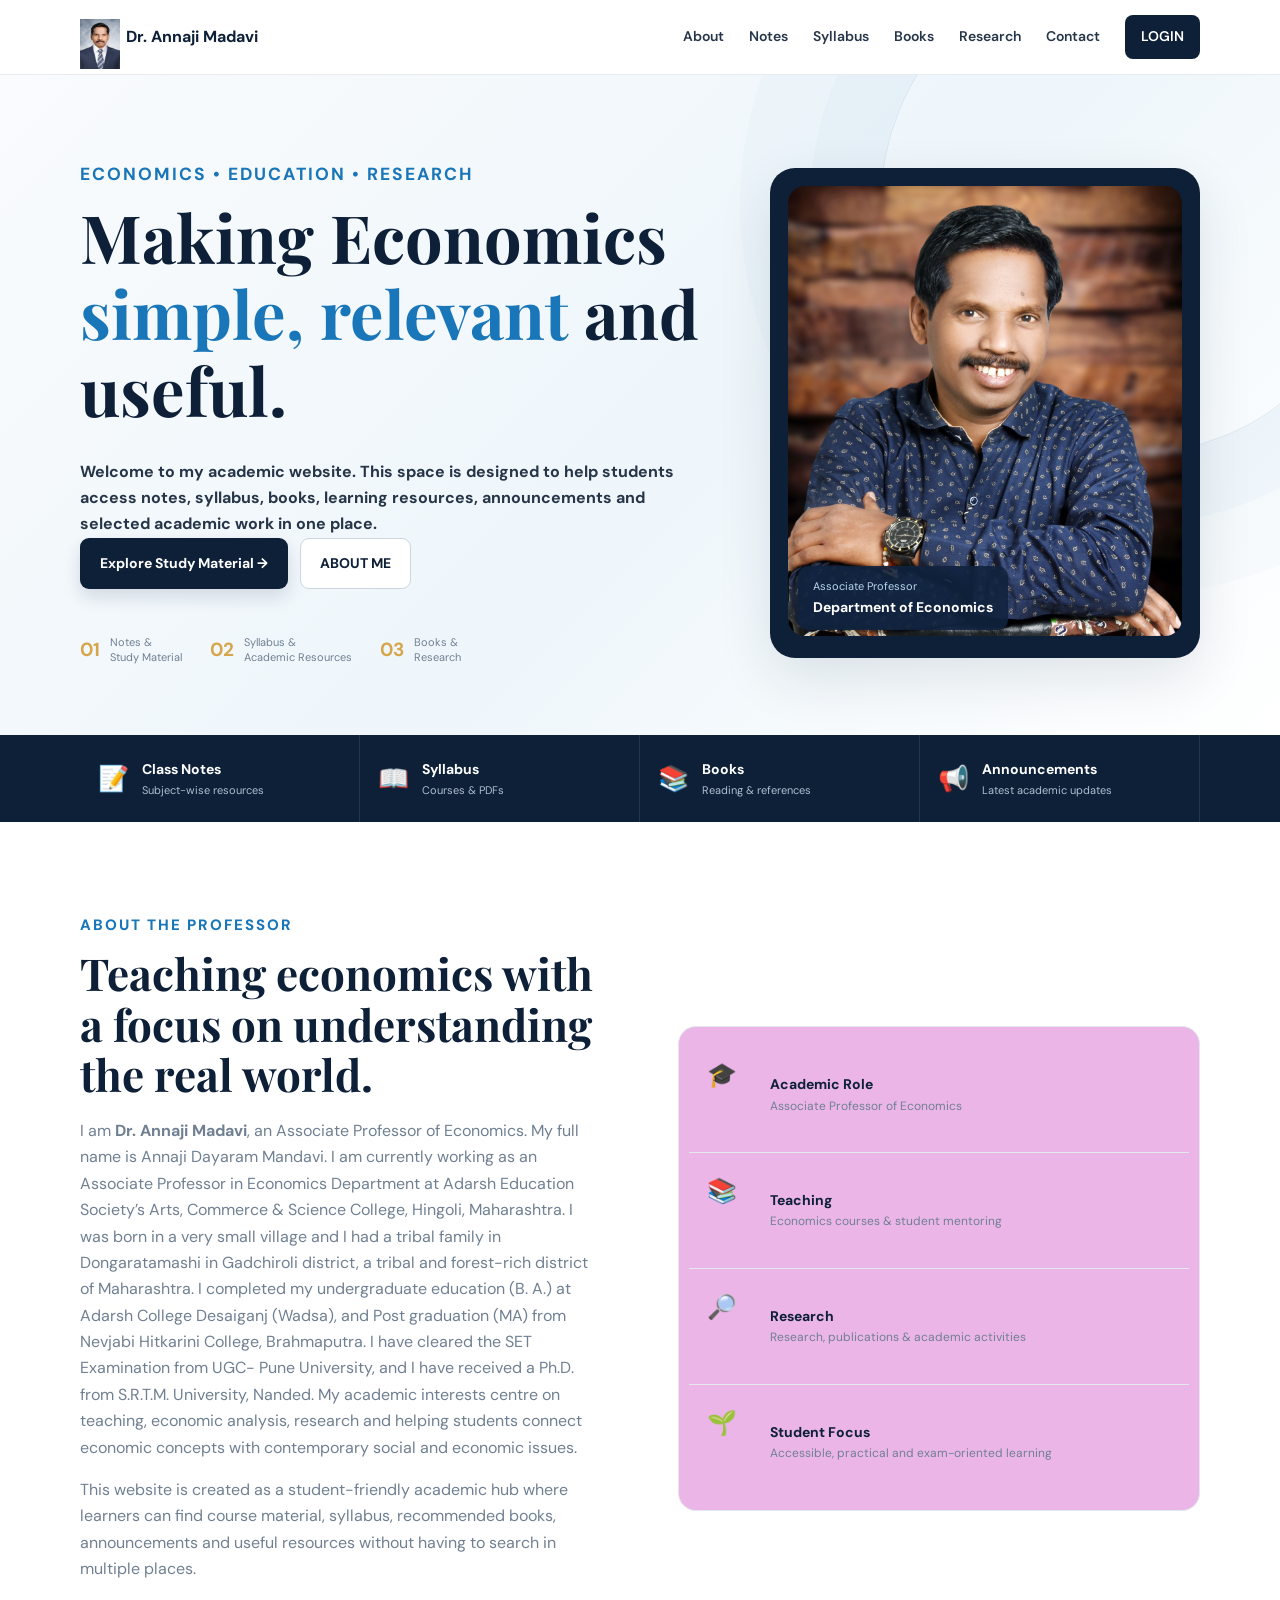
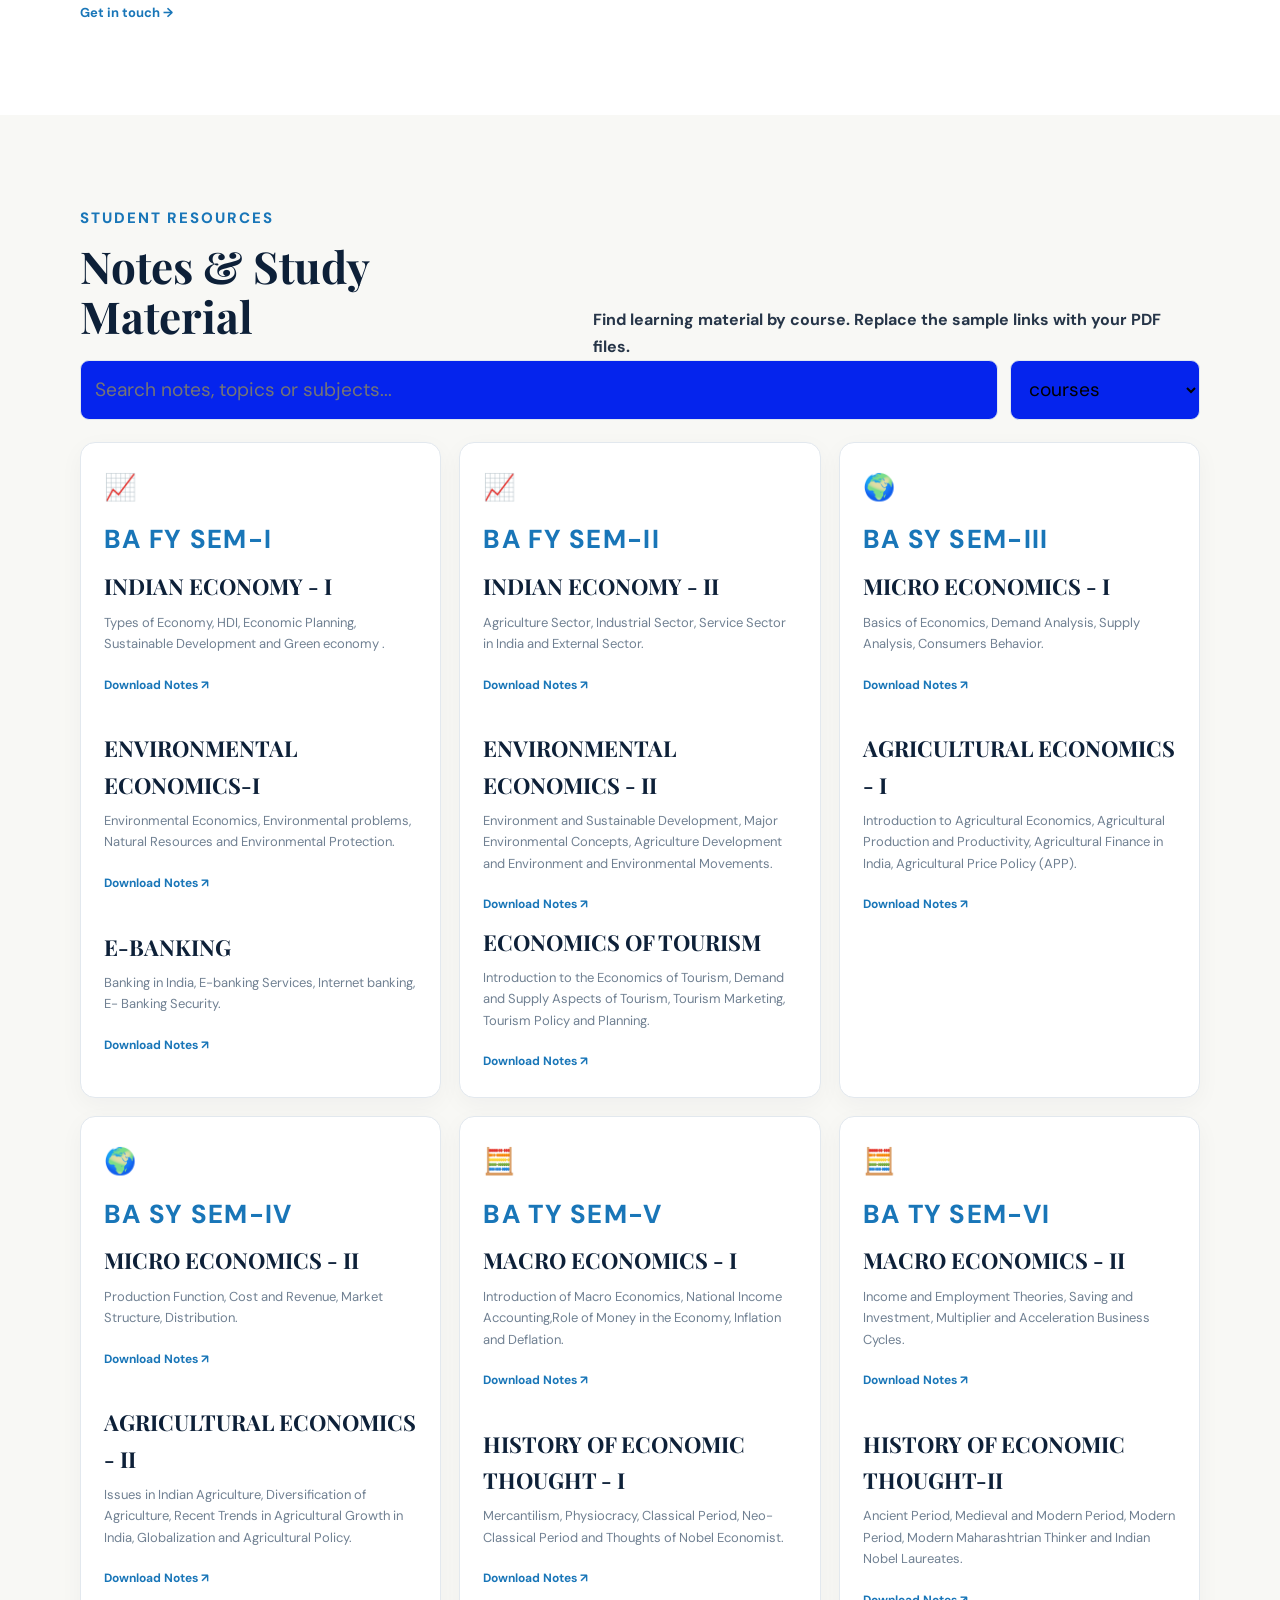
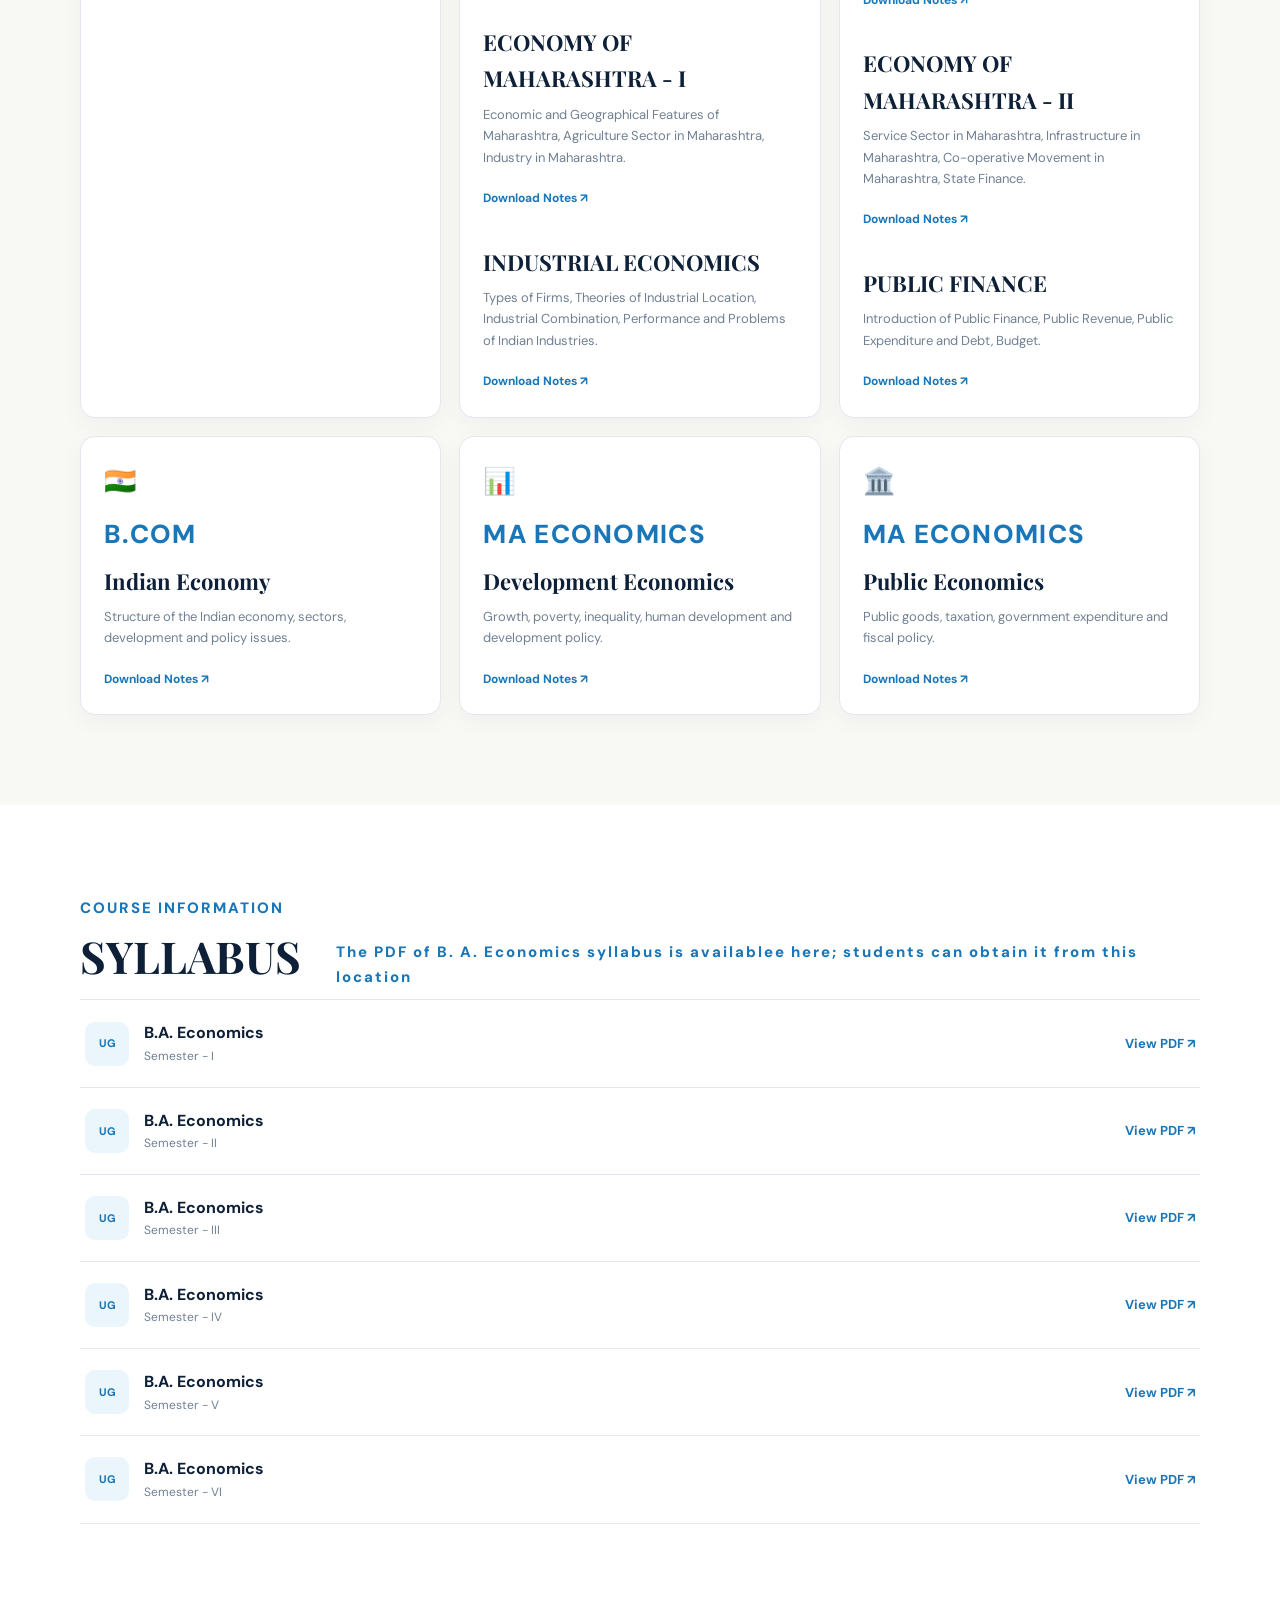
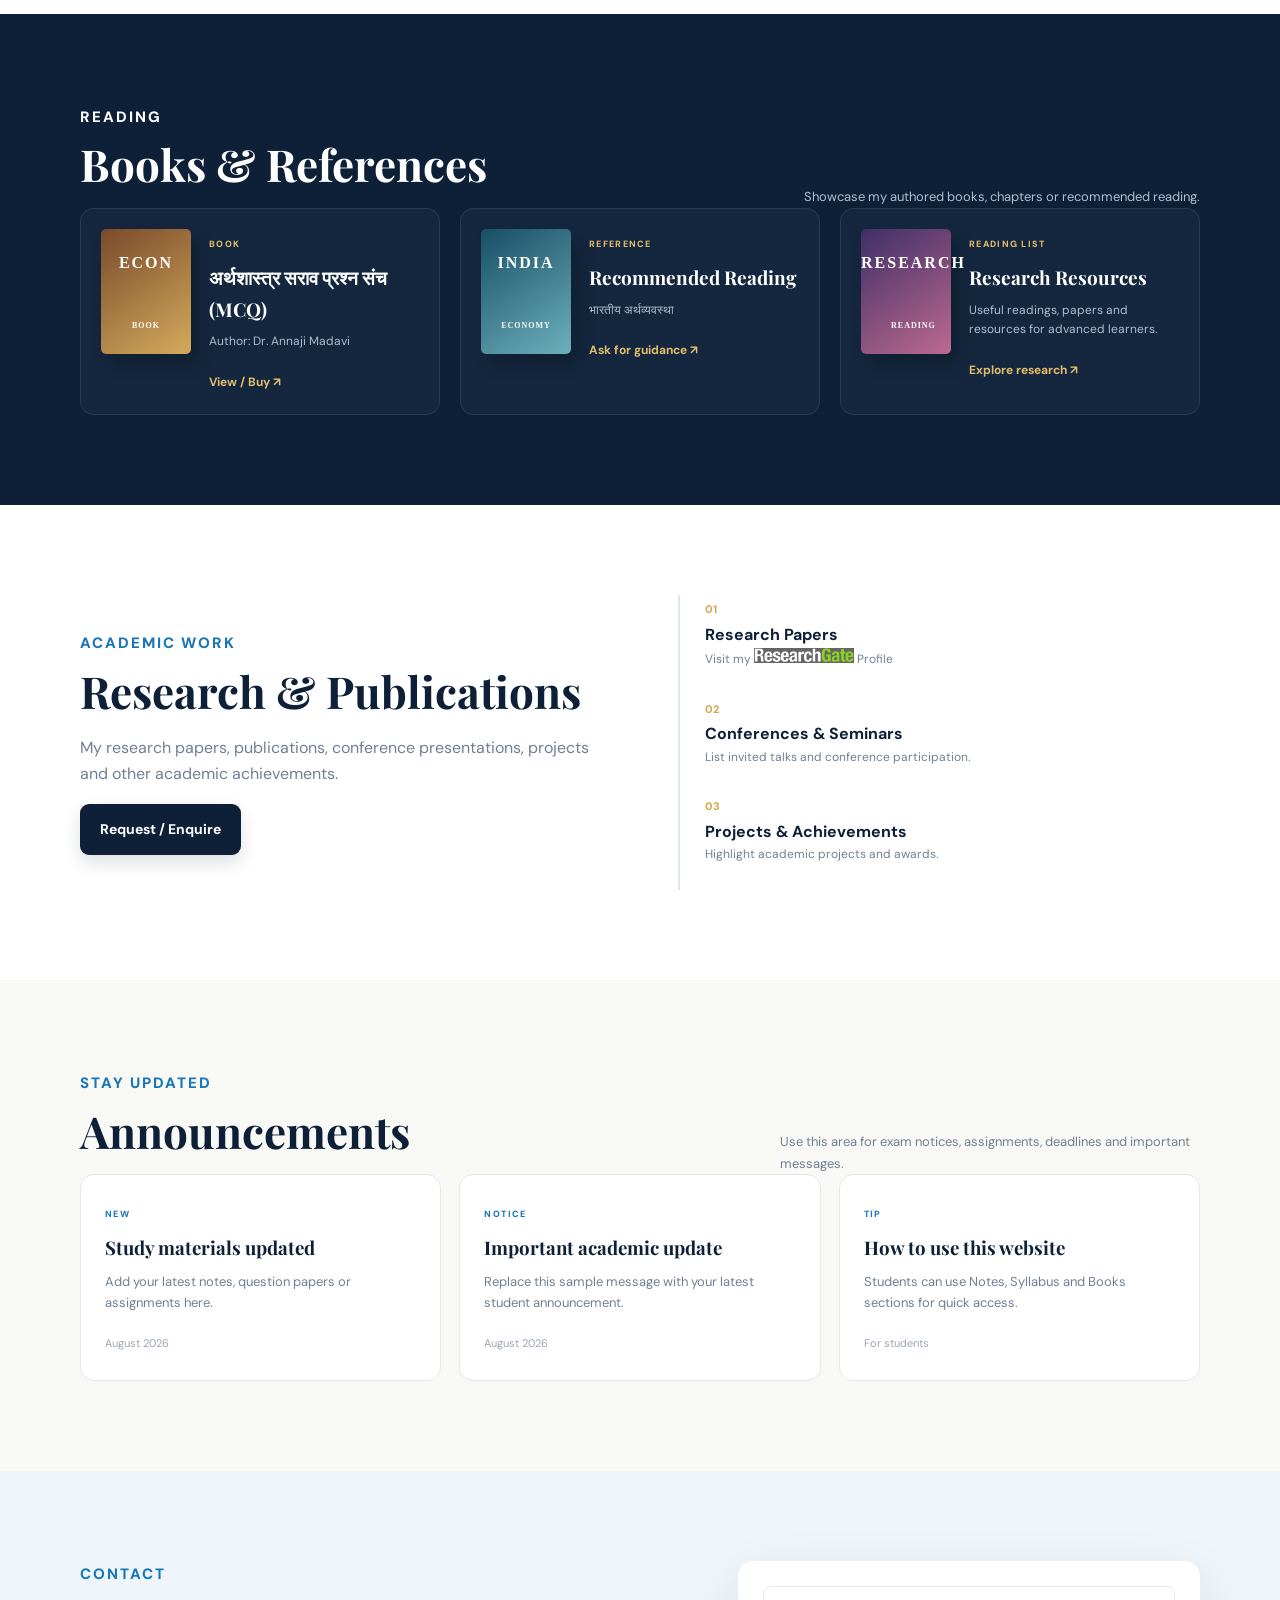
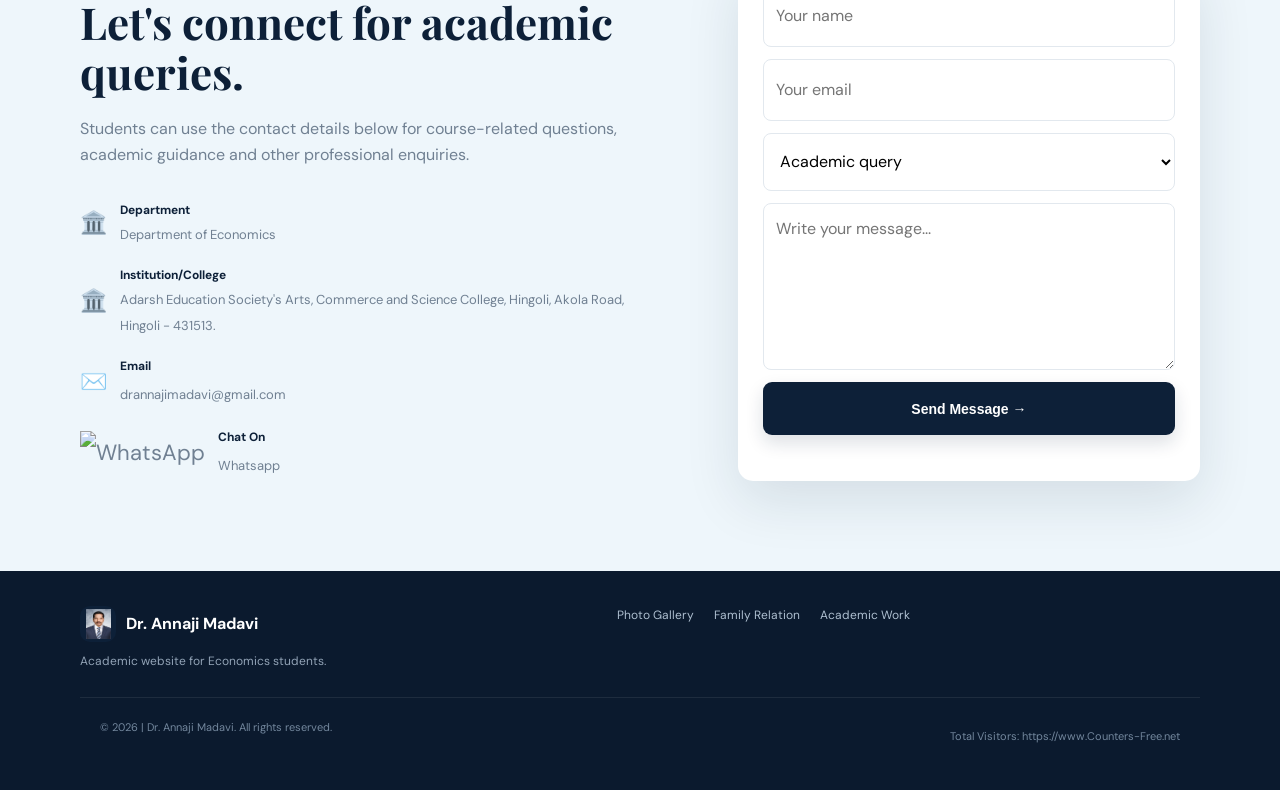
==== commit e29e45b4: "LOGIN" ====
--- a/index.html
+++ b/index.html
@@ -30,8 +30,9 @@
       <a href="#syllabus">Syllabus</a>
       <a href="#books">Books</a>
       <a href="#research">Research</a>
-      <a href="#announcements">Updates</a>
-      <a class="nav-contact" href="#contact">Contact</a>
+      <a  href="#contact">Contact</a>
+      <a class="nav-contact"href="https://annajimadavi.ct.ws">LOGIN</a>
+      
     </div>
   </nav>
 </header>
@@ -238,18 +239,18 @@
          <span class="eyebrow">The PDF of B. A. Economics syllabus is availablee here; students can obtain it from this location</h3></span>
       </div>
       <div class="syllabus-list">
-        <div class="syllabus-row"><div><span>UG</span><div><b>B.A. Economics</b><small>Semester - I</small></div></div><a href="pdf/बी.-ए.-सेमि.-I-अभ्यासक्रम.pdf">View PDF ↗</a></div>
-
-        <div class="syllabus-row"><div><span>UG</span><div><b>B.A. Economics</b><small>Semester - II</small></div></div><a href="pdf/बी.-ए.-सेमि.-II-अभ्यासक्रम.pdf">View PDF ↗</a></div>
-
-
-        <div class="syllabus-row"><div><span>UG</span><div><b>B.A. Economics</b><small>Semester - III</small></div></div><a href="pdf/सेमि.-III-अभ्यासक्रम.pdf">View PDF ↗</a></div>
+        <div class="syllabus-row"><div><span>UG</span><div><b>B.A. Economics</b><small>Semester - I</small></div></div><a href="https://annajimadavi.ct.ws">View PDF ↗</a></div>
+
+        <div class="syllabus-row"><div><span>UG</span><div><b>B.A. Economics</b><small>Semester - II</small></div></div><a href="https://annajimadavi.ct.ws">View PDF ↗</a></div>
+
+
+        <div class="syllabus-row"><div><span>UG</span><div><b>B.A. Economics</b><small>Semester - III</small></div></div><a href="https://annajimadavi.ct.ws">View PDF ↗</a></div>
         
-        <div class="syllabus-row"><div><span>UG</span><div><b>B.A. Economics</b><small>Semester - IV</small></div></div><a href="pdf/सेमि.-IV-अभ्यासक्रम.pdf">View PDF ↗</a></div>
-
-        <div class="syllabus-row"><div><span>UG</span><div><b>B.A. Economics</b><small>Semester - V</small></div></div><a href="pdf/सेमि.-V-अभ्यासक्रम.pdf">View PDF ↗</a></div>
-
-        <div class="syllabus-row"><div><span>UG</span><div><b>B.A. Economics</b><small>Semester - VI</small></div></div><a href="documents/syllabus/ma-economics-syllabus.pdf">View PDF ↗</a></div>
+        <div class="syllabus-row"><div><span>UG</span><div><b>B.A. Economics</b><small>Semester - IV</small></div></div><a href="https://annajimadavi.ct.ws">View PDF ↗</a></div>
+
+        <div class="syllabus-row"><div><span>UG</span><div><b>B.A. Economics</b><small>Semester - V</small></div></div><a href="https://annajimadavi.ct.ws">View PDF ↗</a></div>
+
+        <div class="syllabus-row"><div><span>UG</span><div><b>B.A. Economics</b><small>Semester - VI</small></div></div><a href="https://annajimadavi.ct.ws">View PDF ↗</a></div>
 
 
 
@@ -343,7 +344,7 @@
 <footer>
   <div class="container footer-grid">
     <div><a class="brand footer-brand" href="#home"><span class="brand-mark"> <img src="images\logo\Dr.-Annaji-Madavi.jpg" height="30px" width="25px" > </span><span> Dr. Annaji Madavi</span></a><p>Academic website for Economics students.</p></div>
-    <div class="footer-links"><a href="gallery.html">Photo Gallery</a><a href="family.html">Family Relation</a><a href="biodata.html">Academic Work</a><a href="#contact">Contact</a></div>
+    <div class="footer-links"><a href="gallery.html">Photo Gallery</a><a href="family.html">Family Relation</a><a href="biodata.html">Academic Work</a></div>
   <div class="wrapper"> 
            <a href="https://www.facebook.com/annaji.madavi">
             <i class="fa-brands fa-facebook"></i></a>
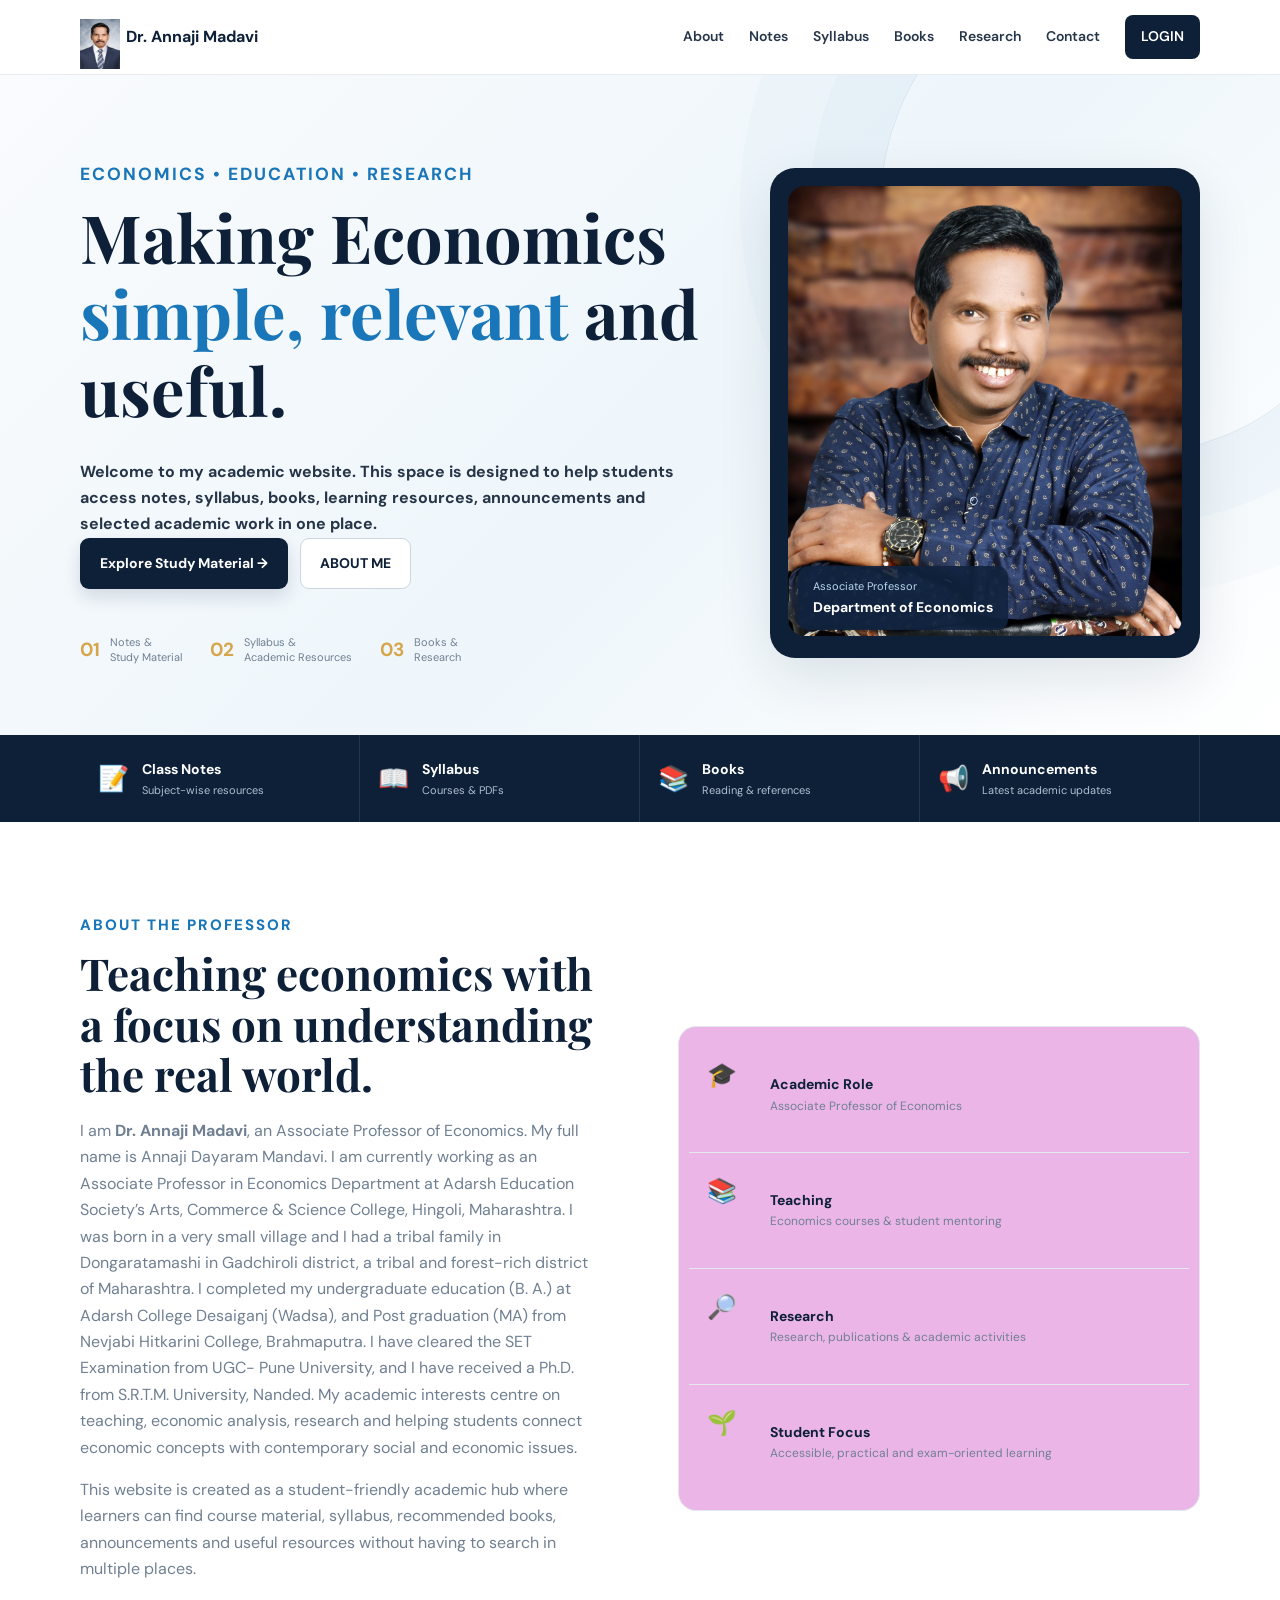
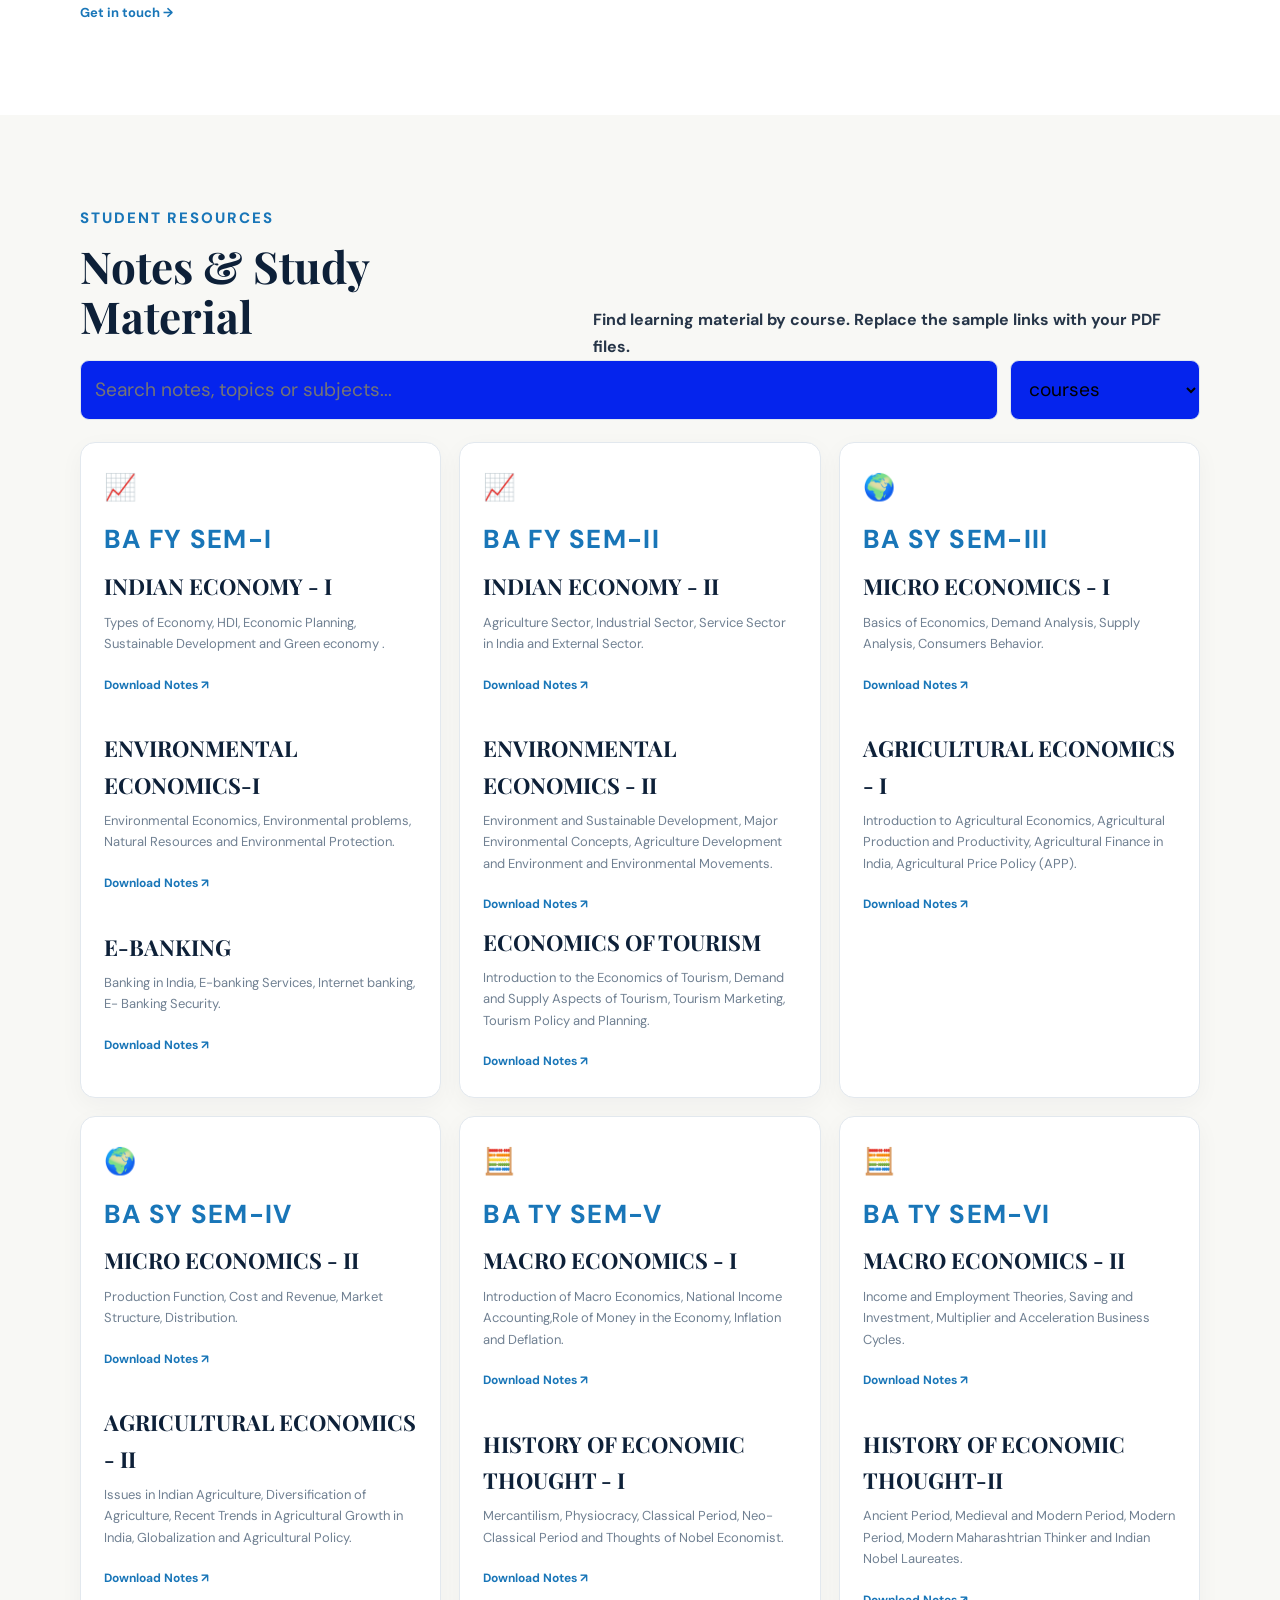
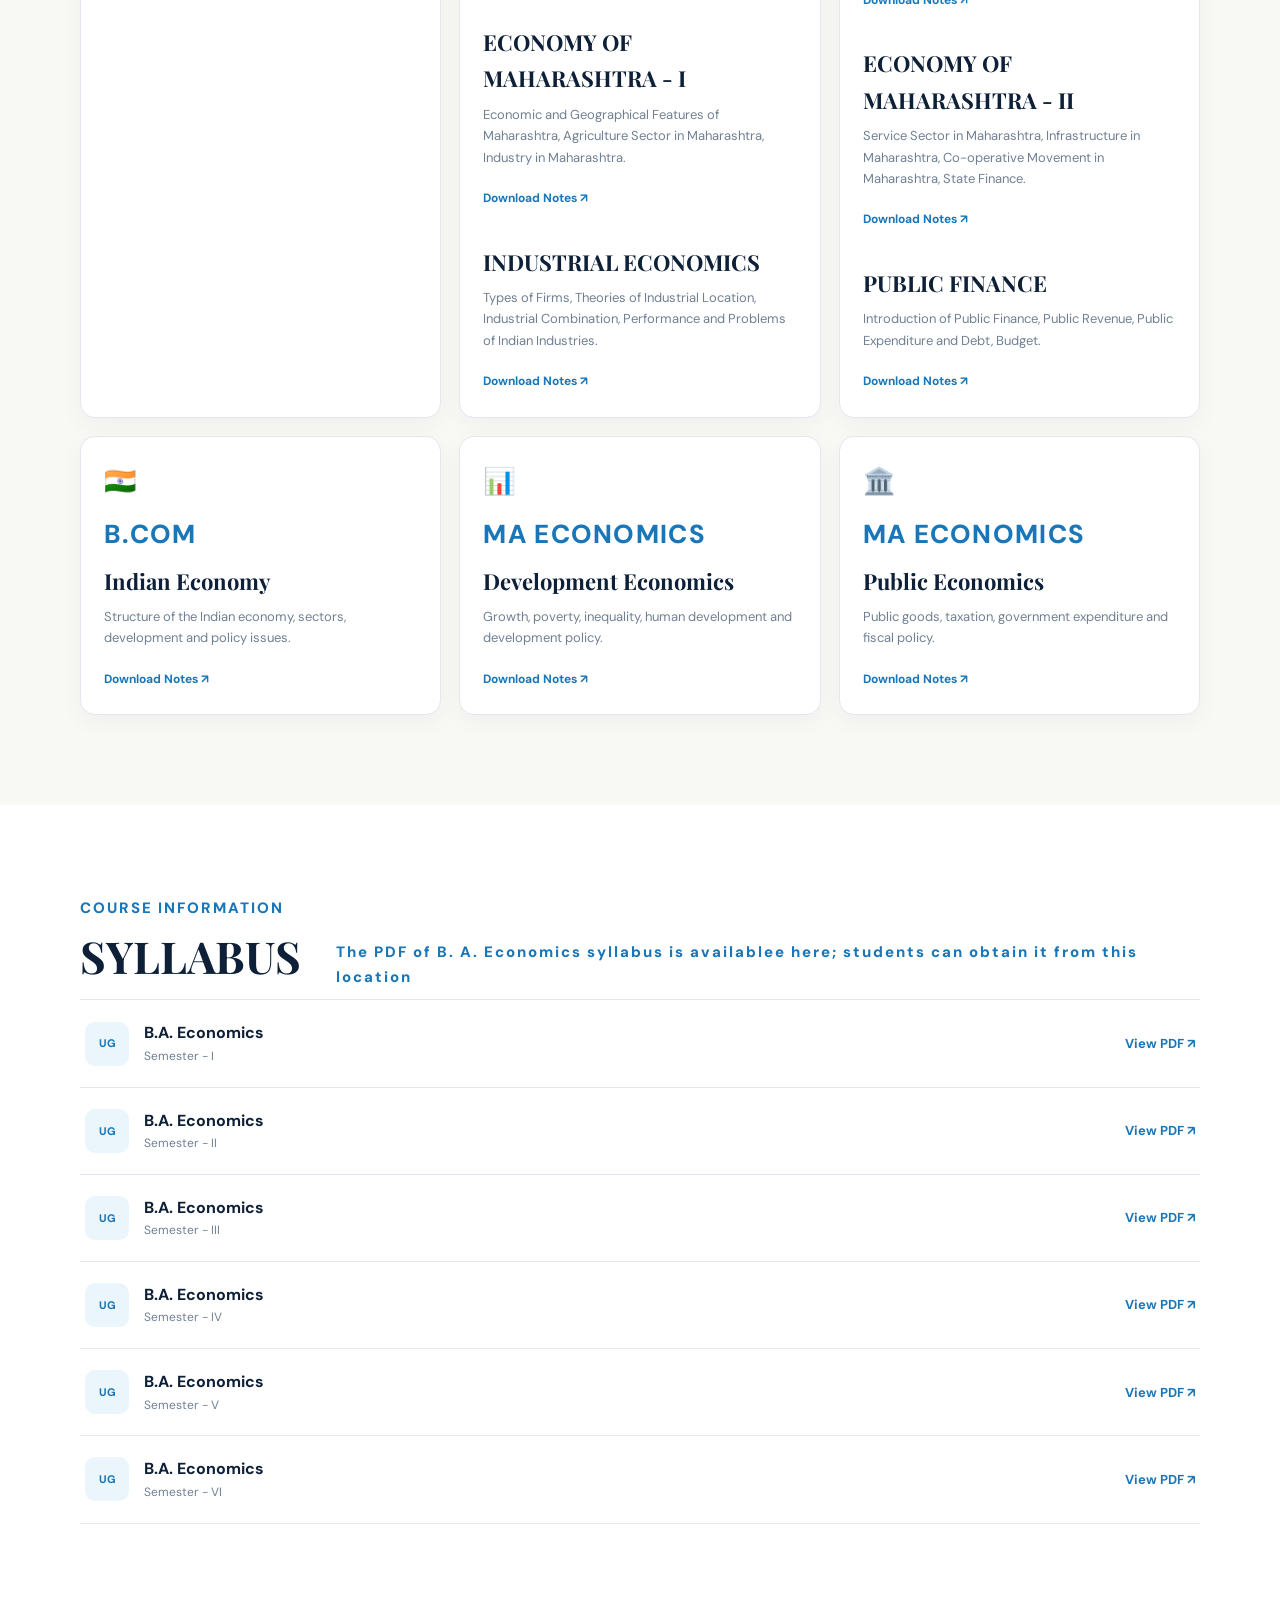
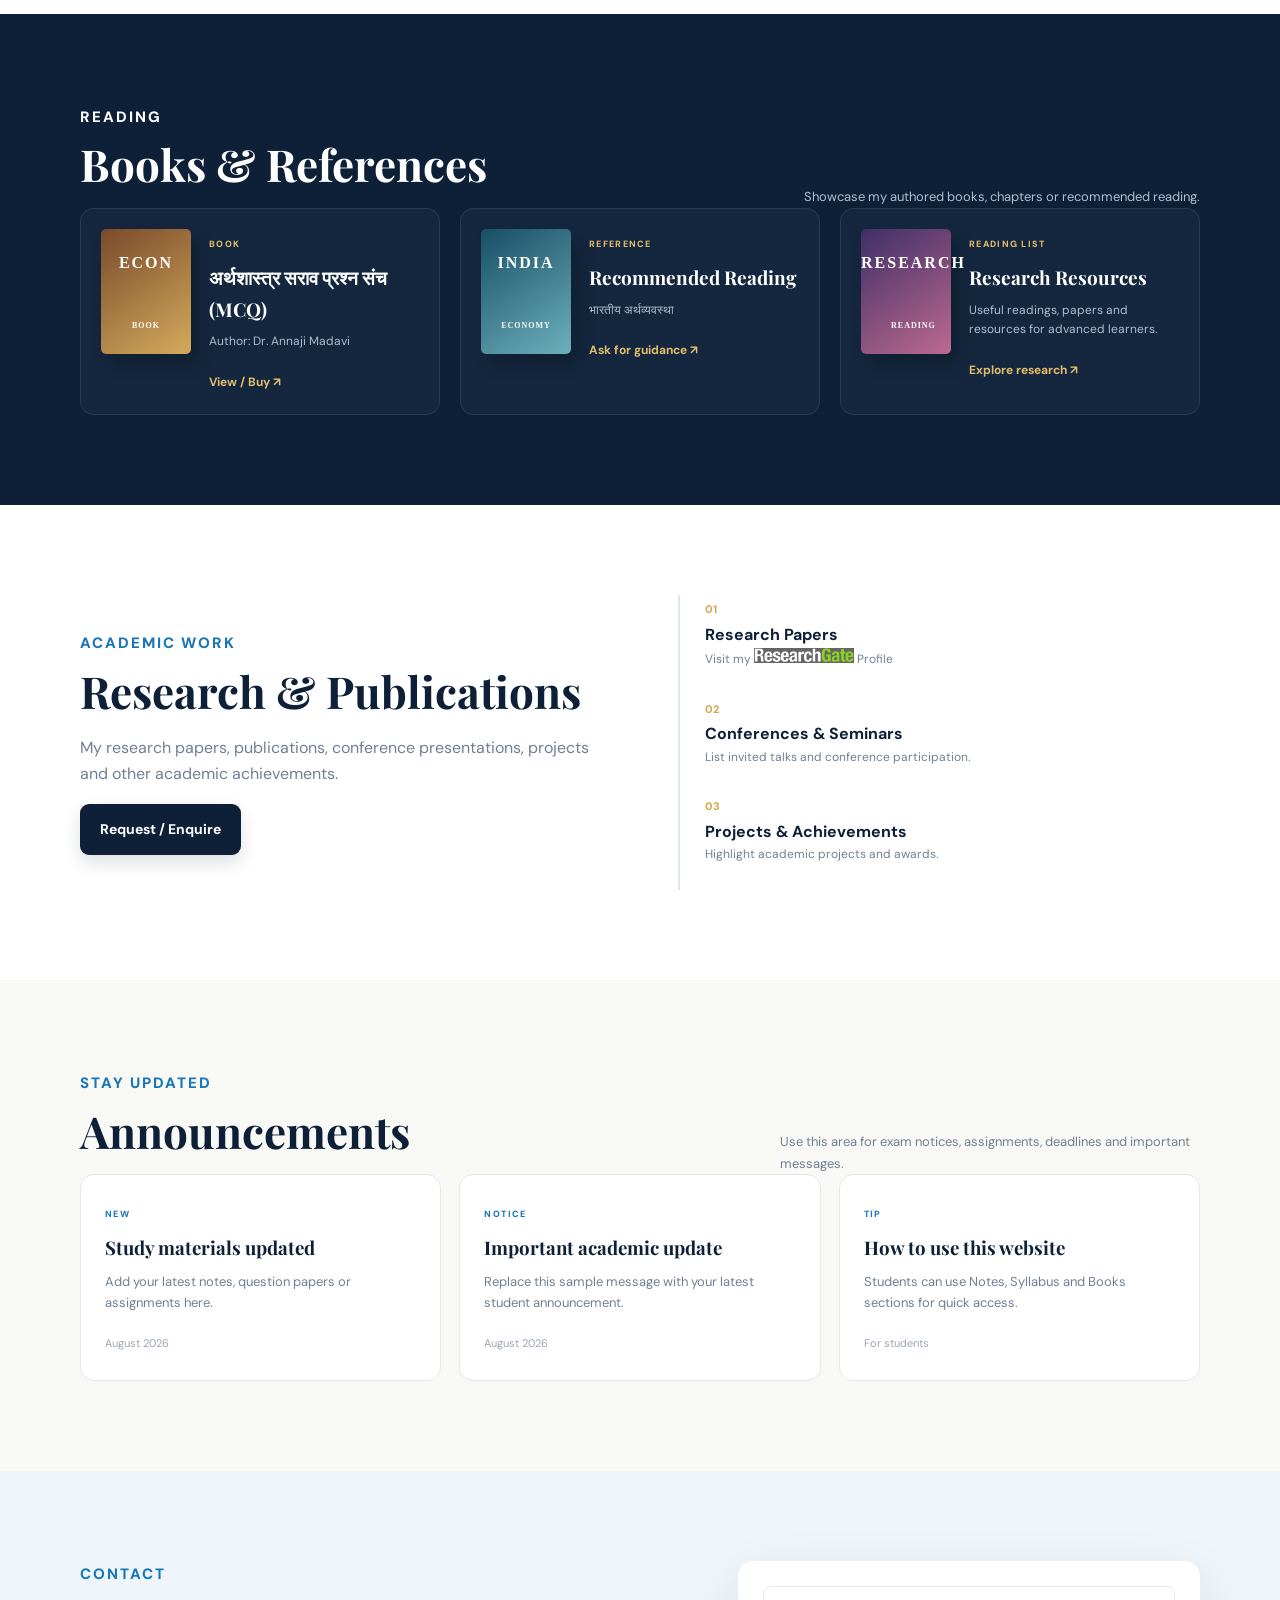
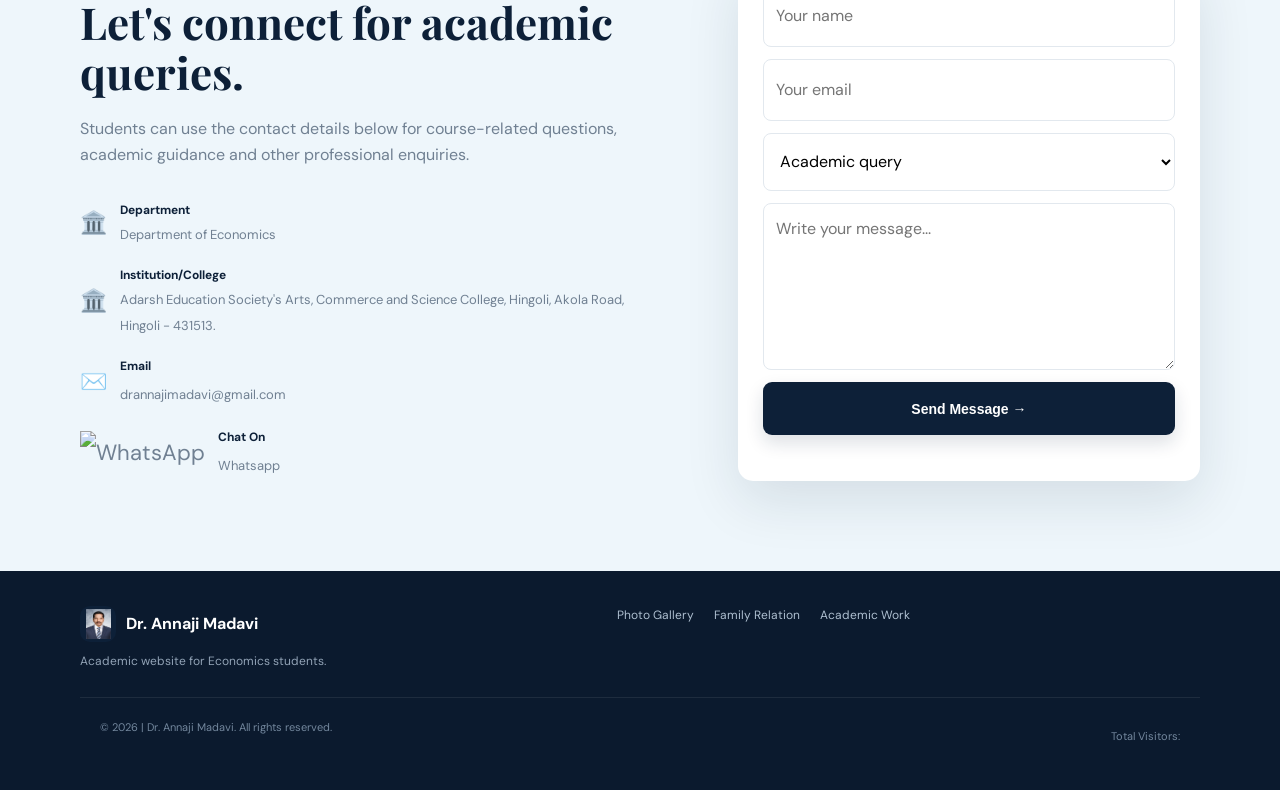
==== commit 36f52d7d: "eco" ====
--- a/index.html
+++ b/index.html
@@ -357,7 +357,7 @@
               </div>
   <div class="container copyright">© 2026 | Dr. Annaji Madavi. All rights reserved.<br></br>
   <p class="visitor-counter">Total Visitors:
-  <a href='https://www.counters-free.net/'>https://www.Counters-Free.net</a> <script type='text/javascript' src='https://www.freevisitorcounters.com/auth.php?id=d028039403fe2c2136b53abfa704019f4d095695'></script>
+  <a href='https://www.counters-free.net/'></a> <script type='text/javascript' src='https://www.freevisitorcounters.com/auth.php?id=d028039403fe2c2136b53abfa704019f4d095695'></script>
 <script type="text/javascript" src="https://freevisitorcounters.com/en/home/counter/1628255/t/13"></script>
 </p>
 </div>
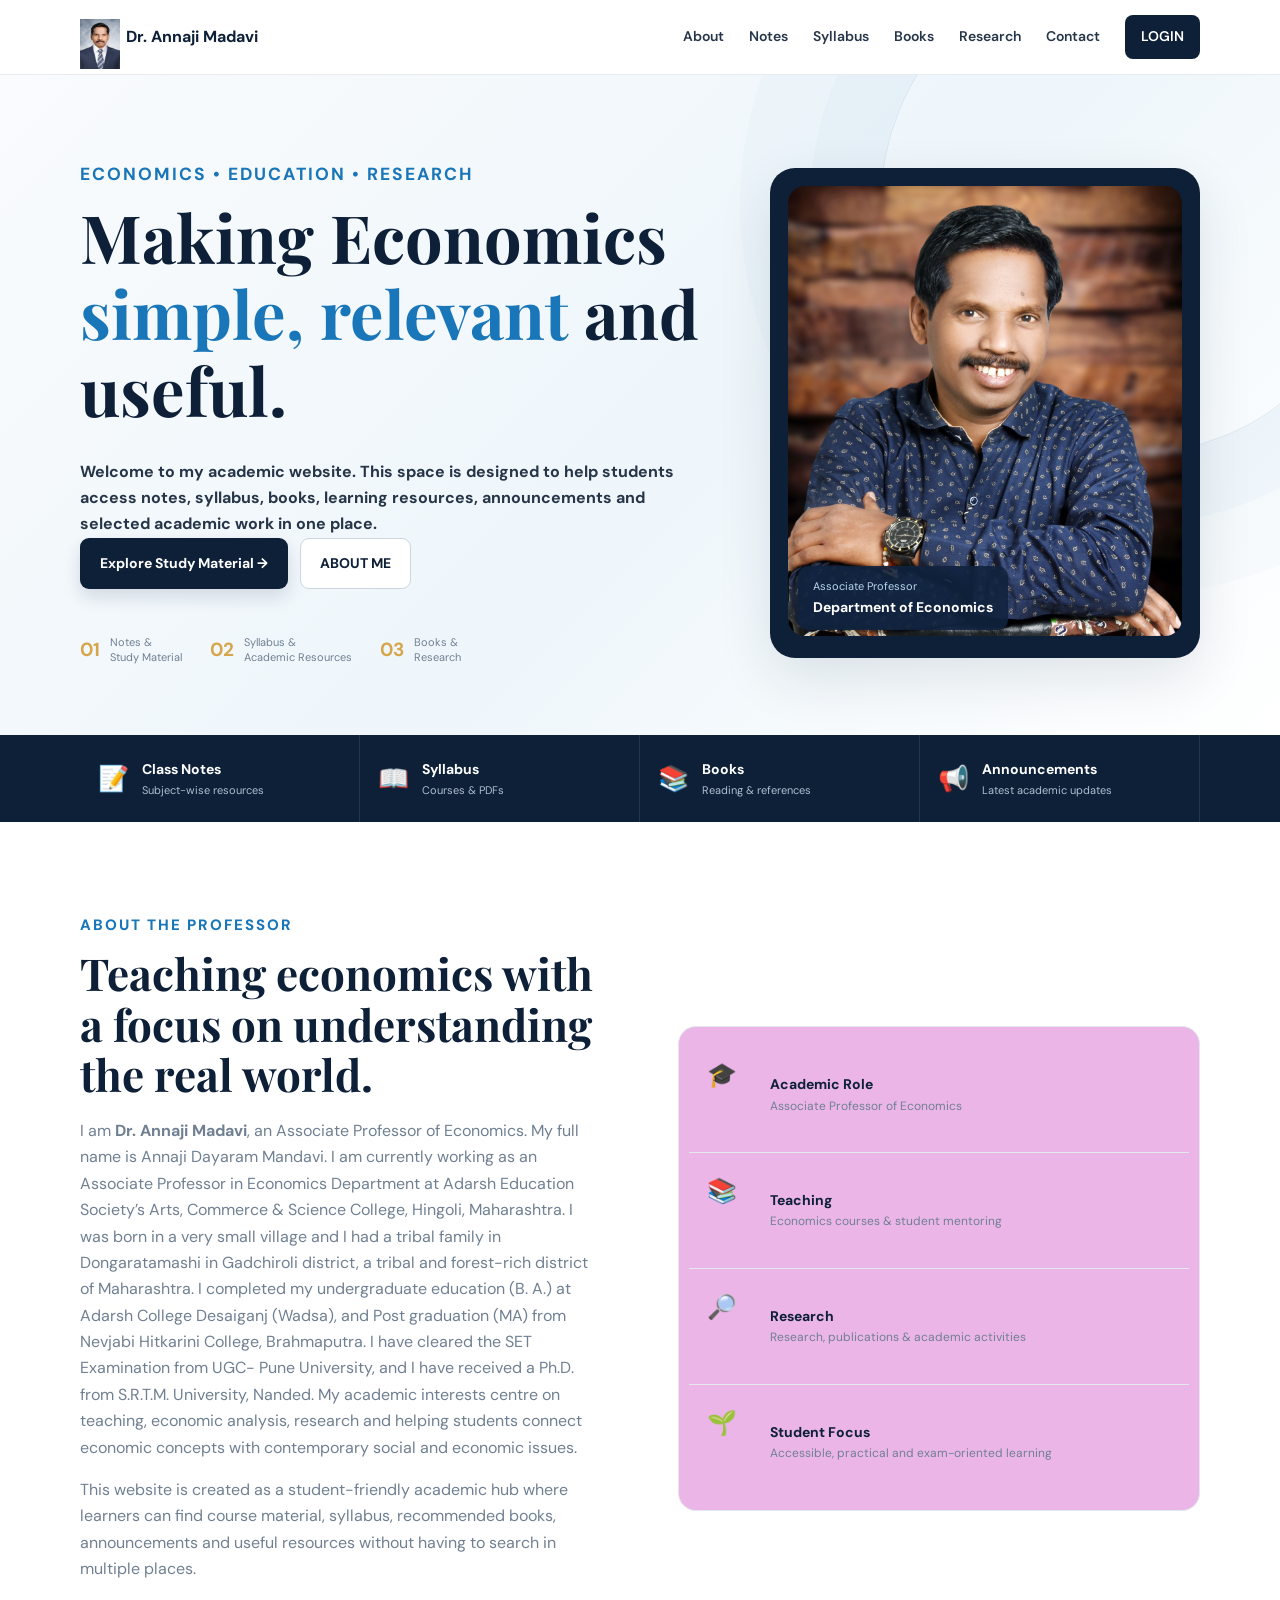
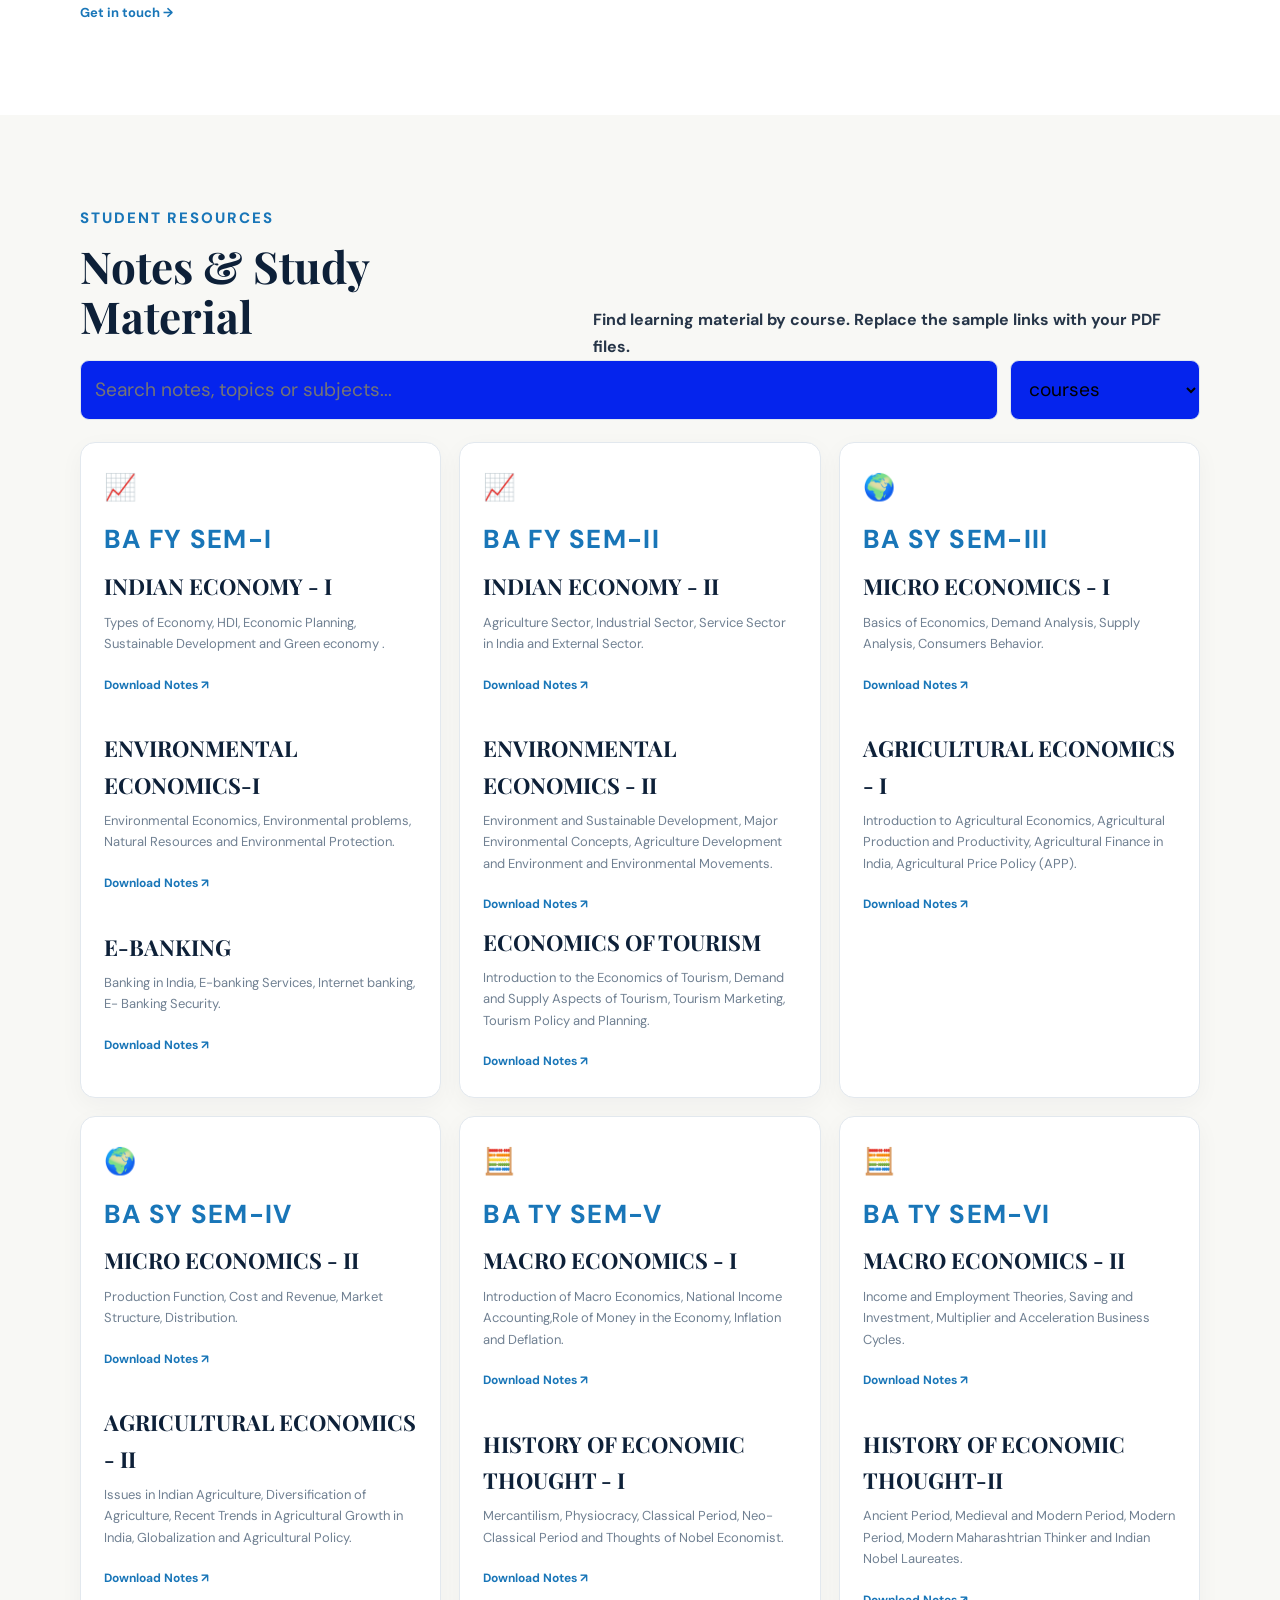
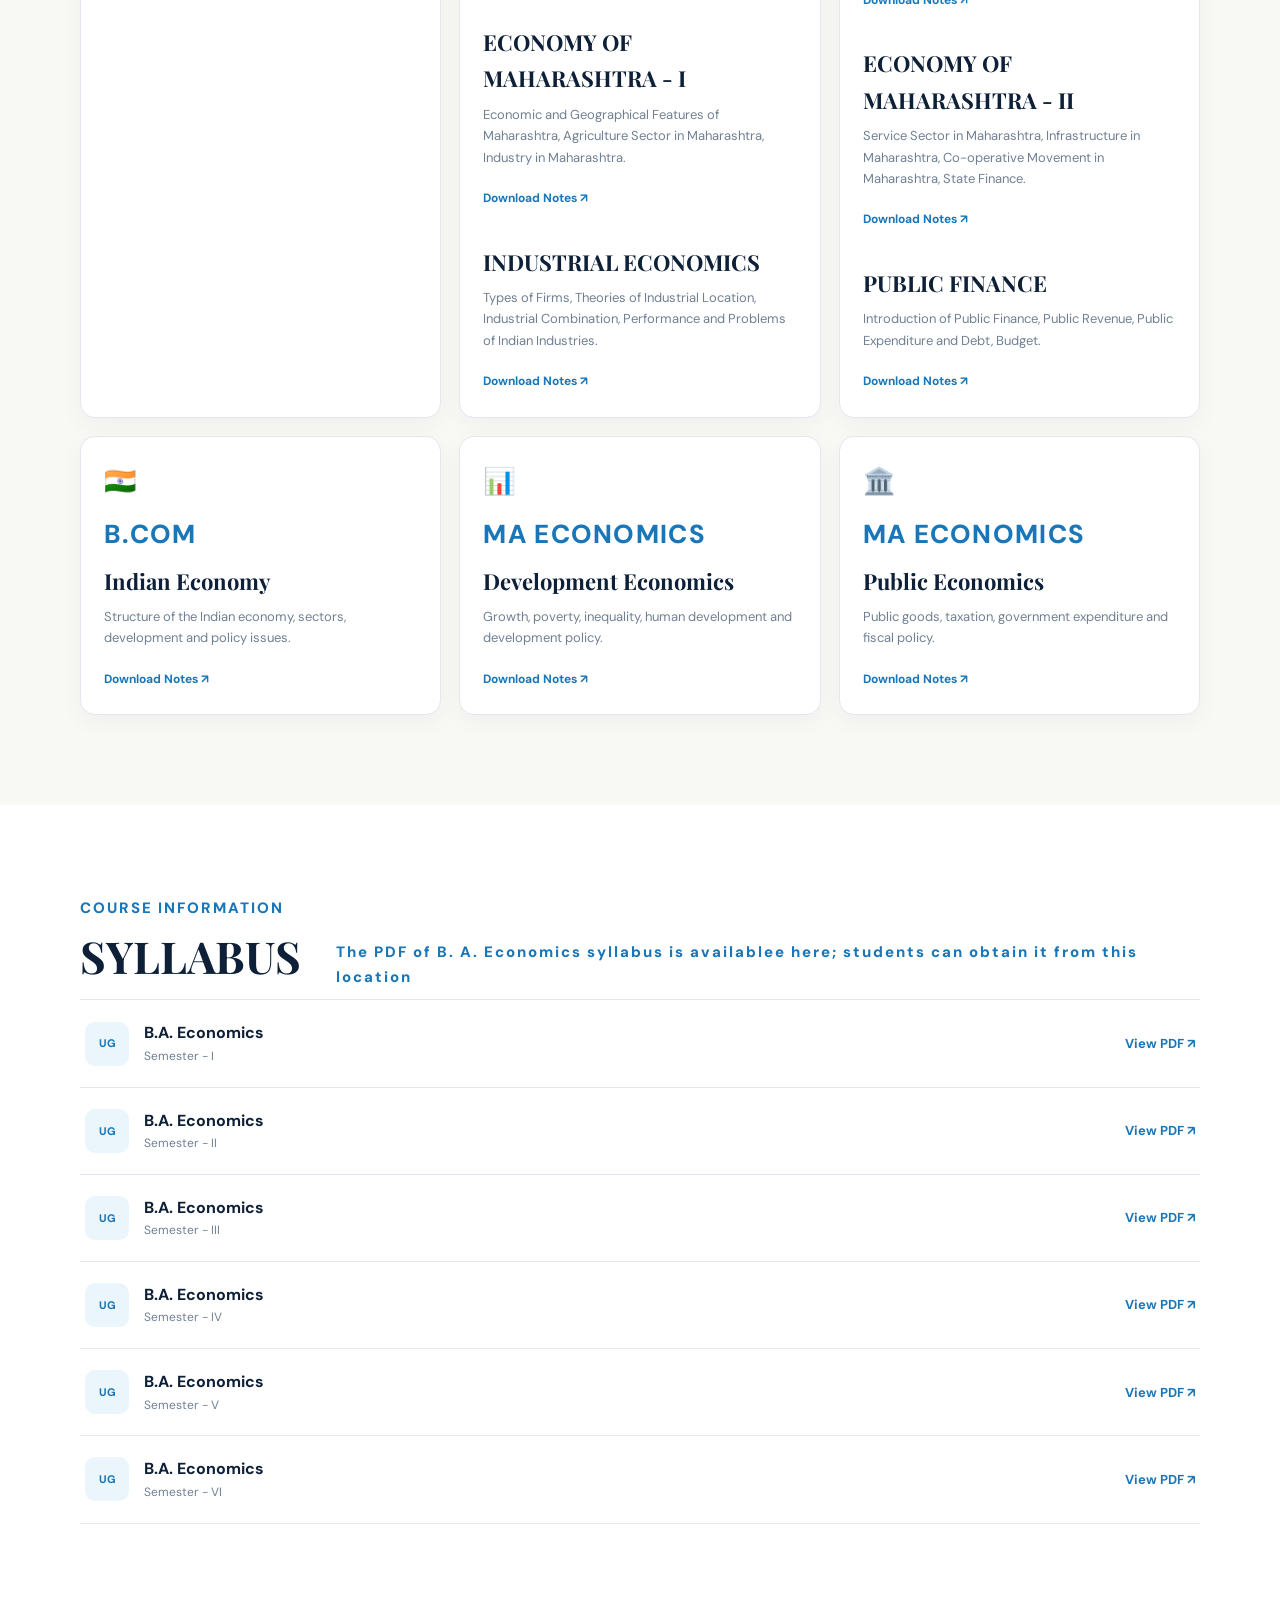
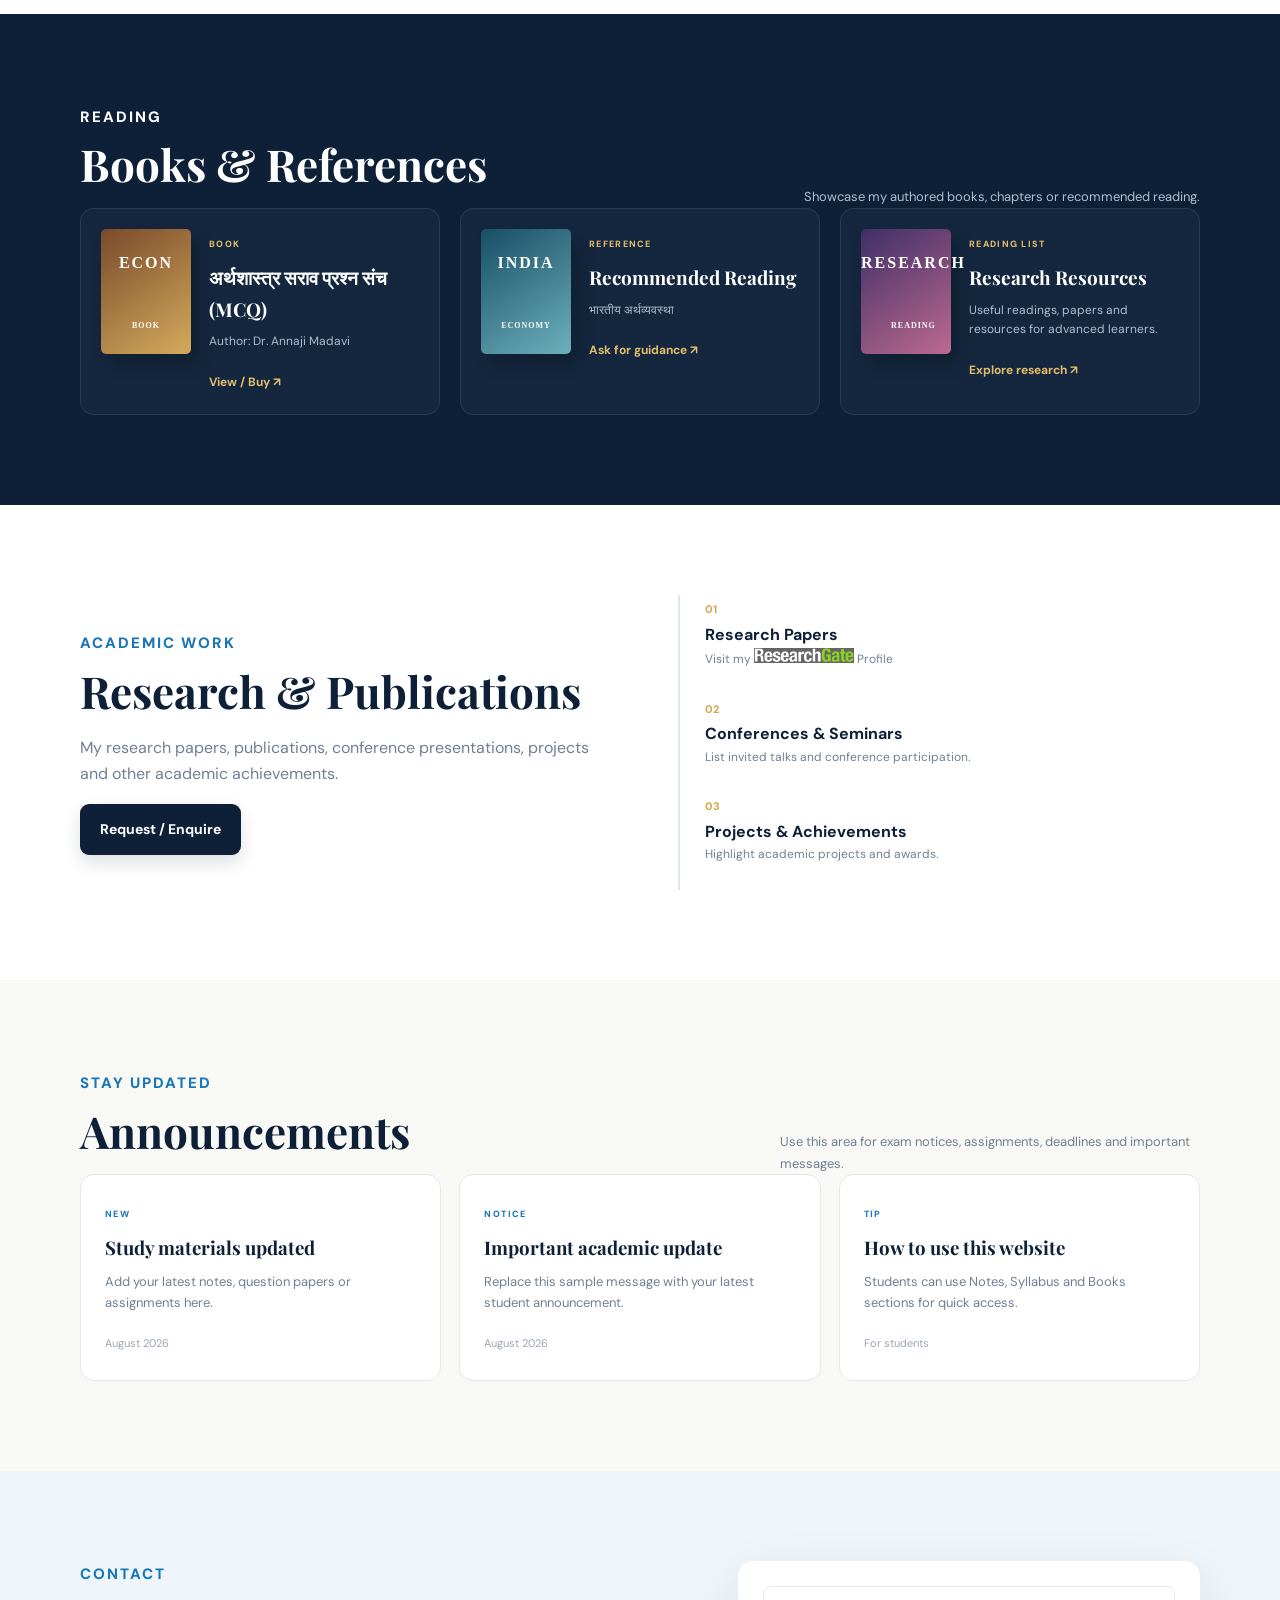
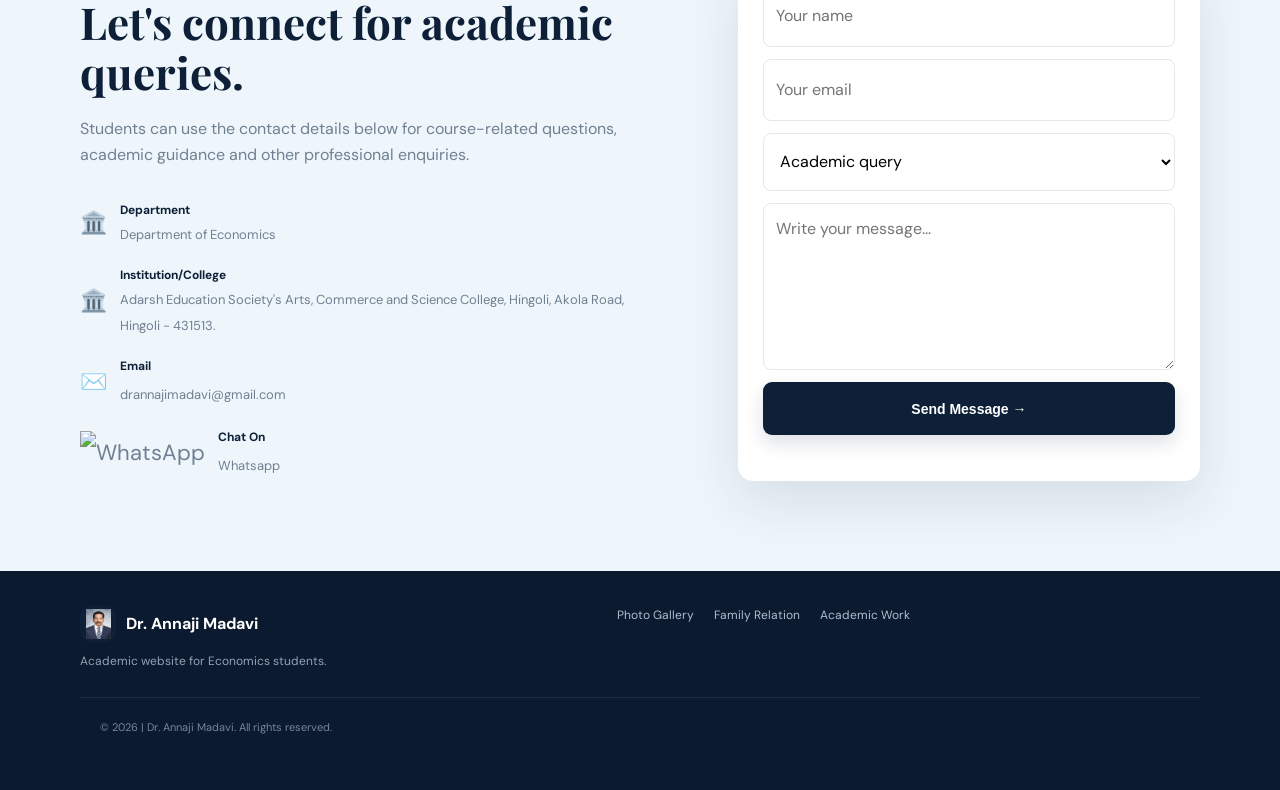
==== commit 76d5f0ef: "visit" ====
--- a/index.html
+++ b/index.html
@@ -356,10 +356,7 @@
               </div>   
               </div>
   <div class="container copyright">© 2026 | Dr. Annaji Madavi. All rights reserved.<br></br>
-  <p class="visitor-counter">Total Visitors:
-  <a href='https://www.counters-free.net/'></a> <script type='text/javascript' src='https://www.freevisitorcounters.com/auth.php?id=d028039403fe2c2136b53abfa704019f4d095695'></script>
-<script type="text/javascript" src="https://freevisitorcounters.com/en/home/counter/1628255/t/13"></script>
-</p>
+  
 </div>
 </footer>
 
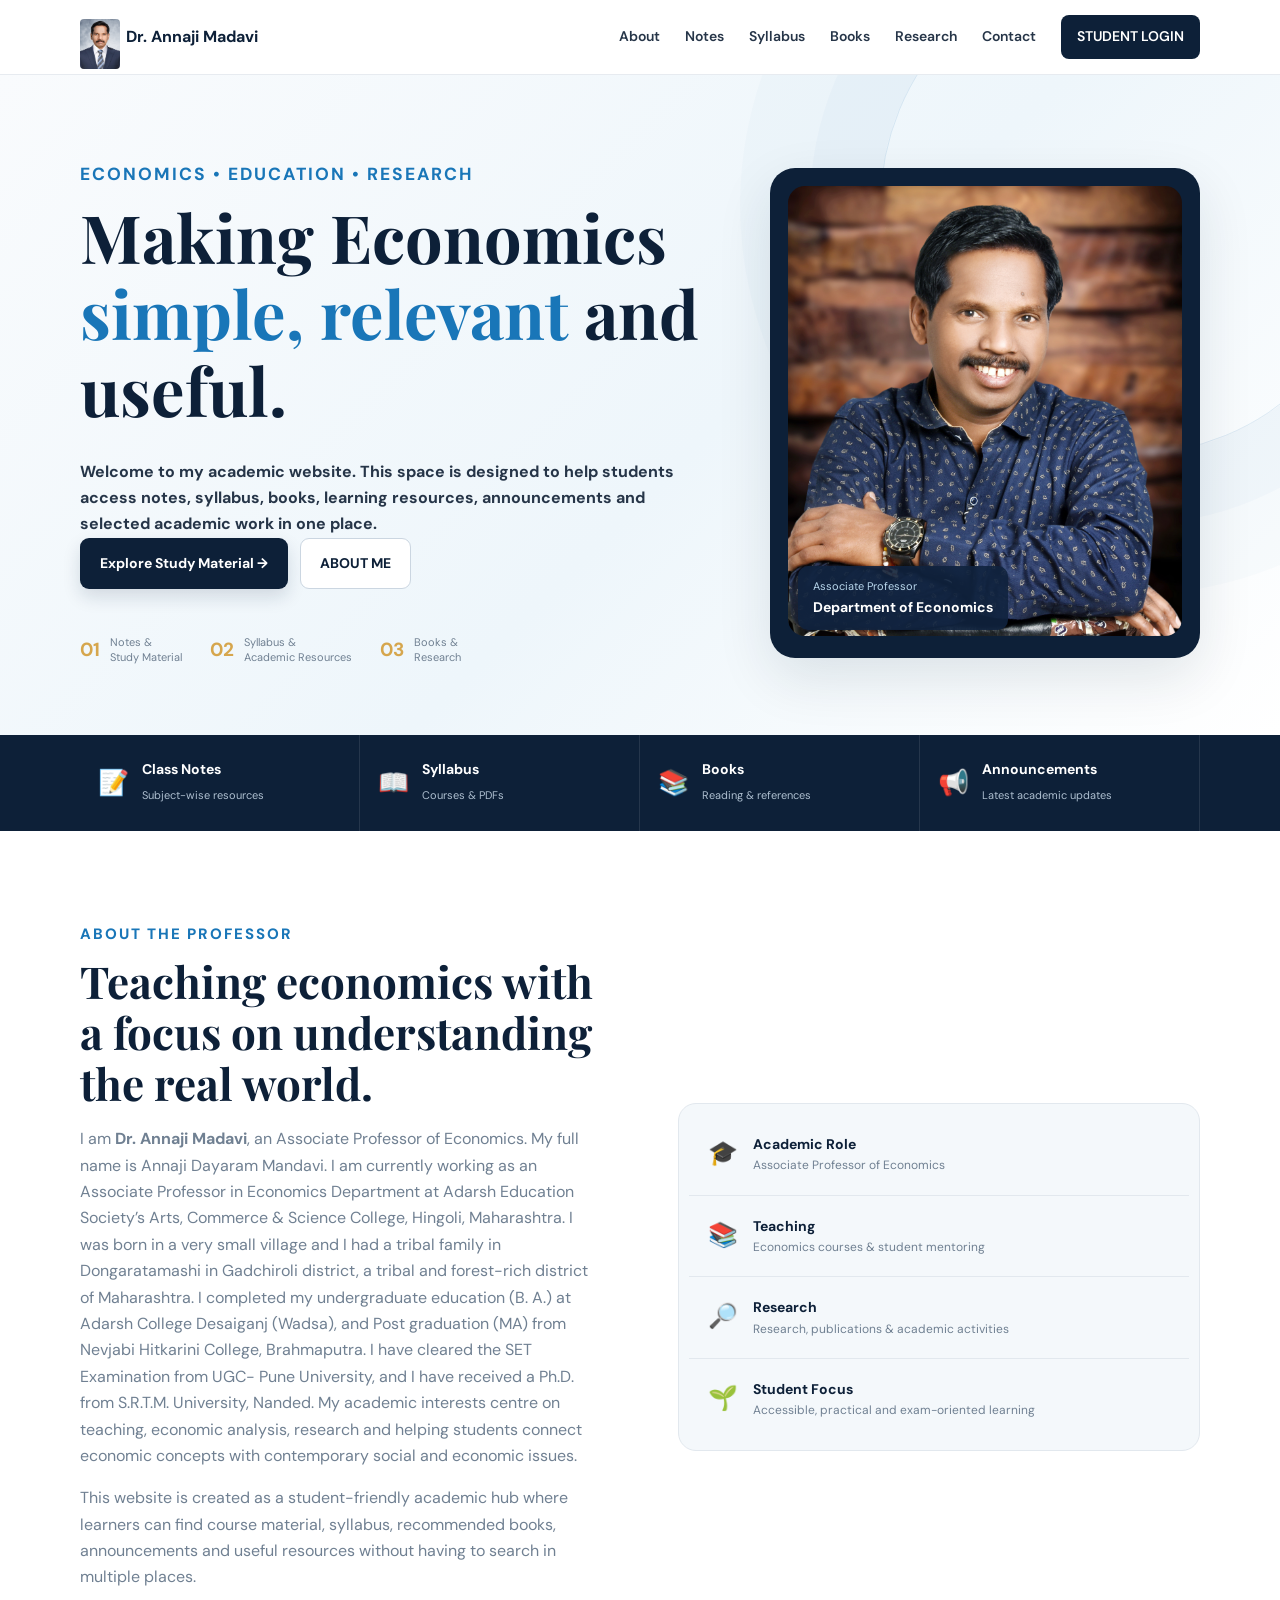
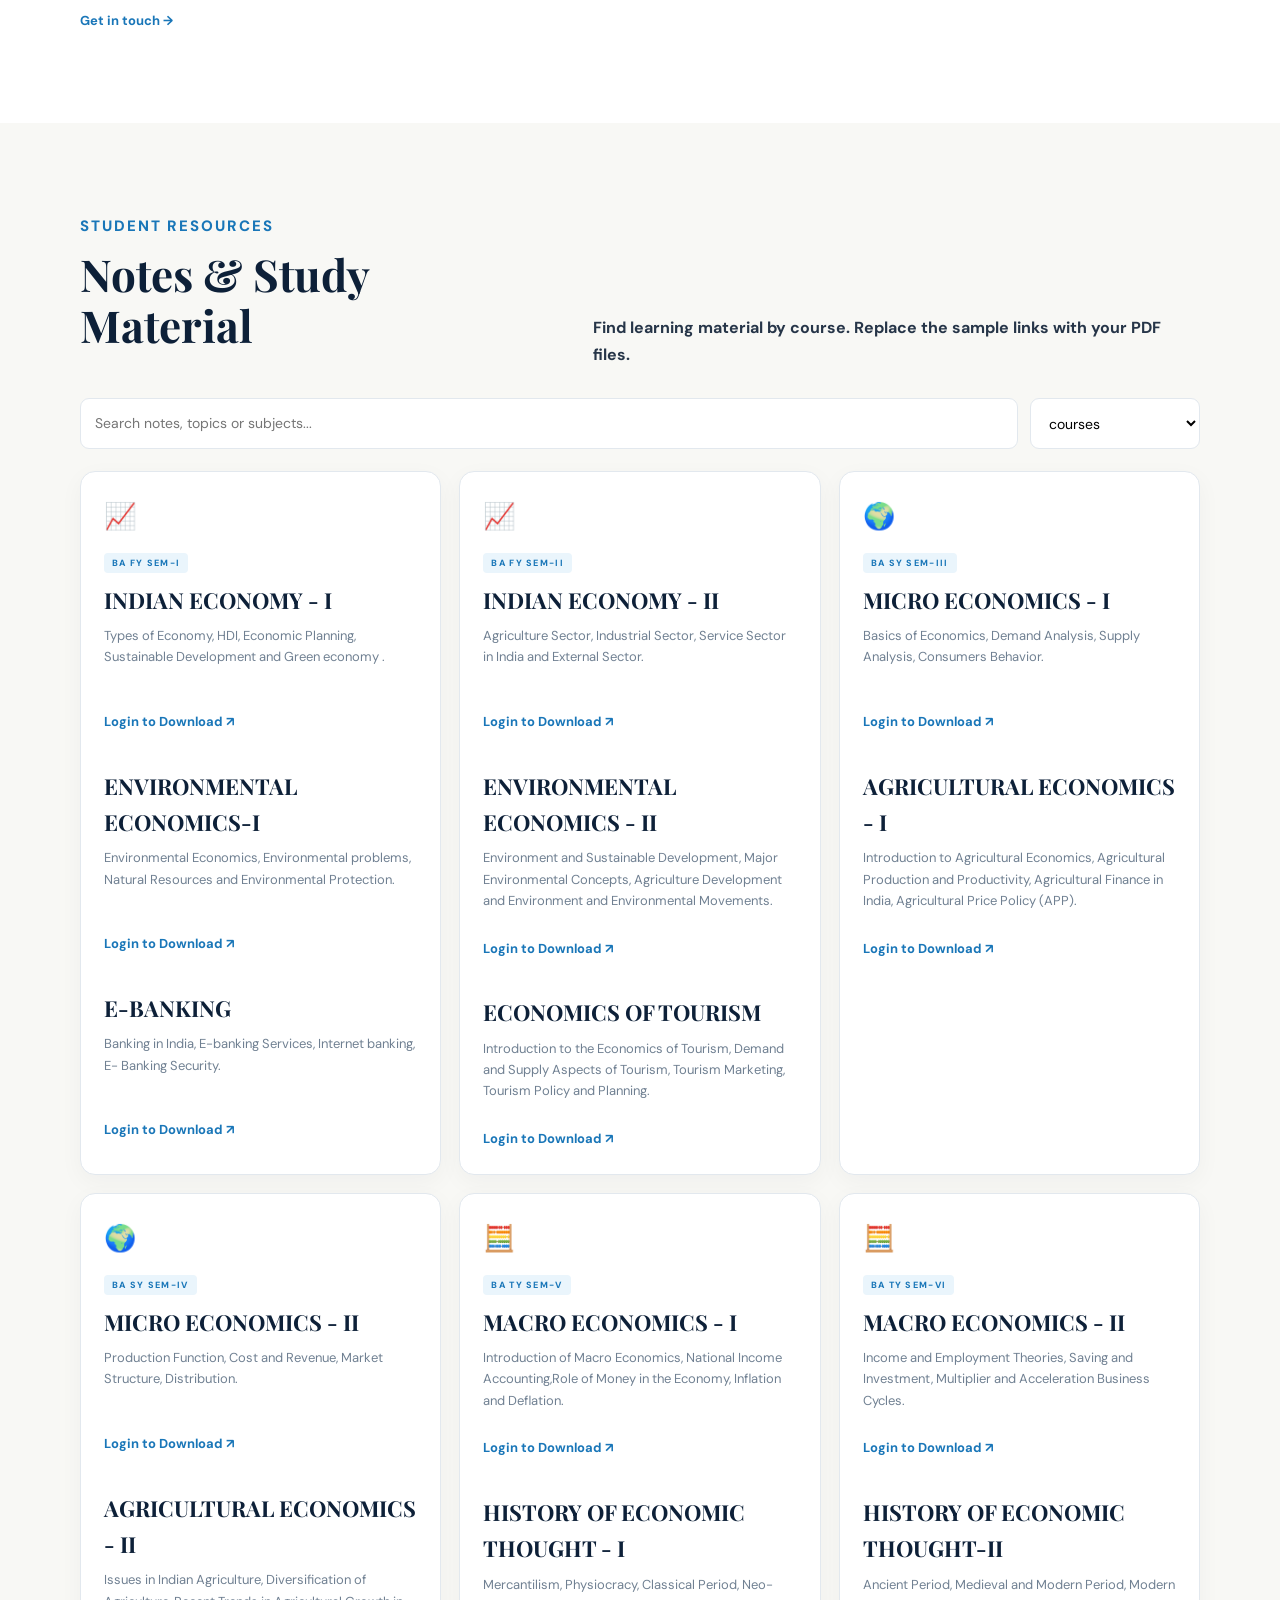
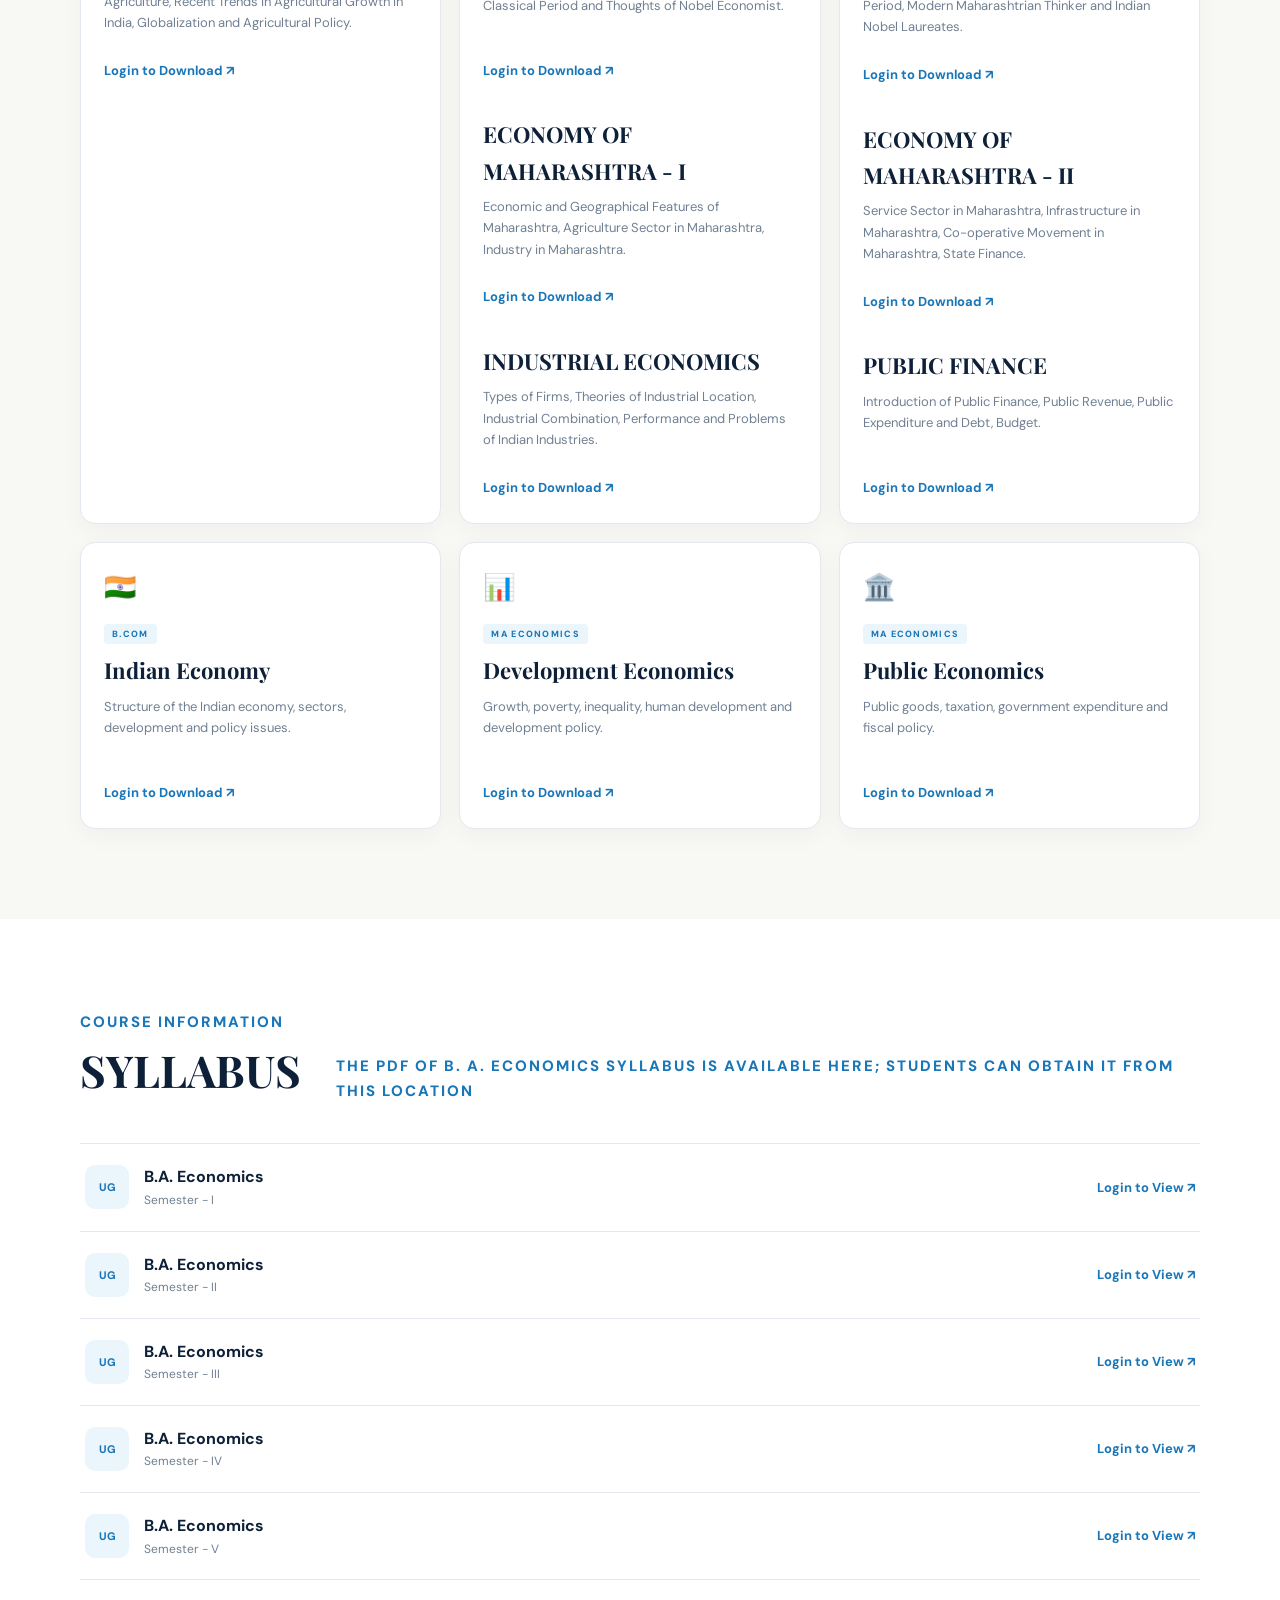
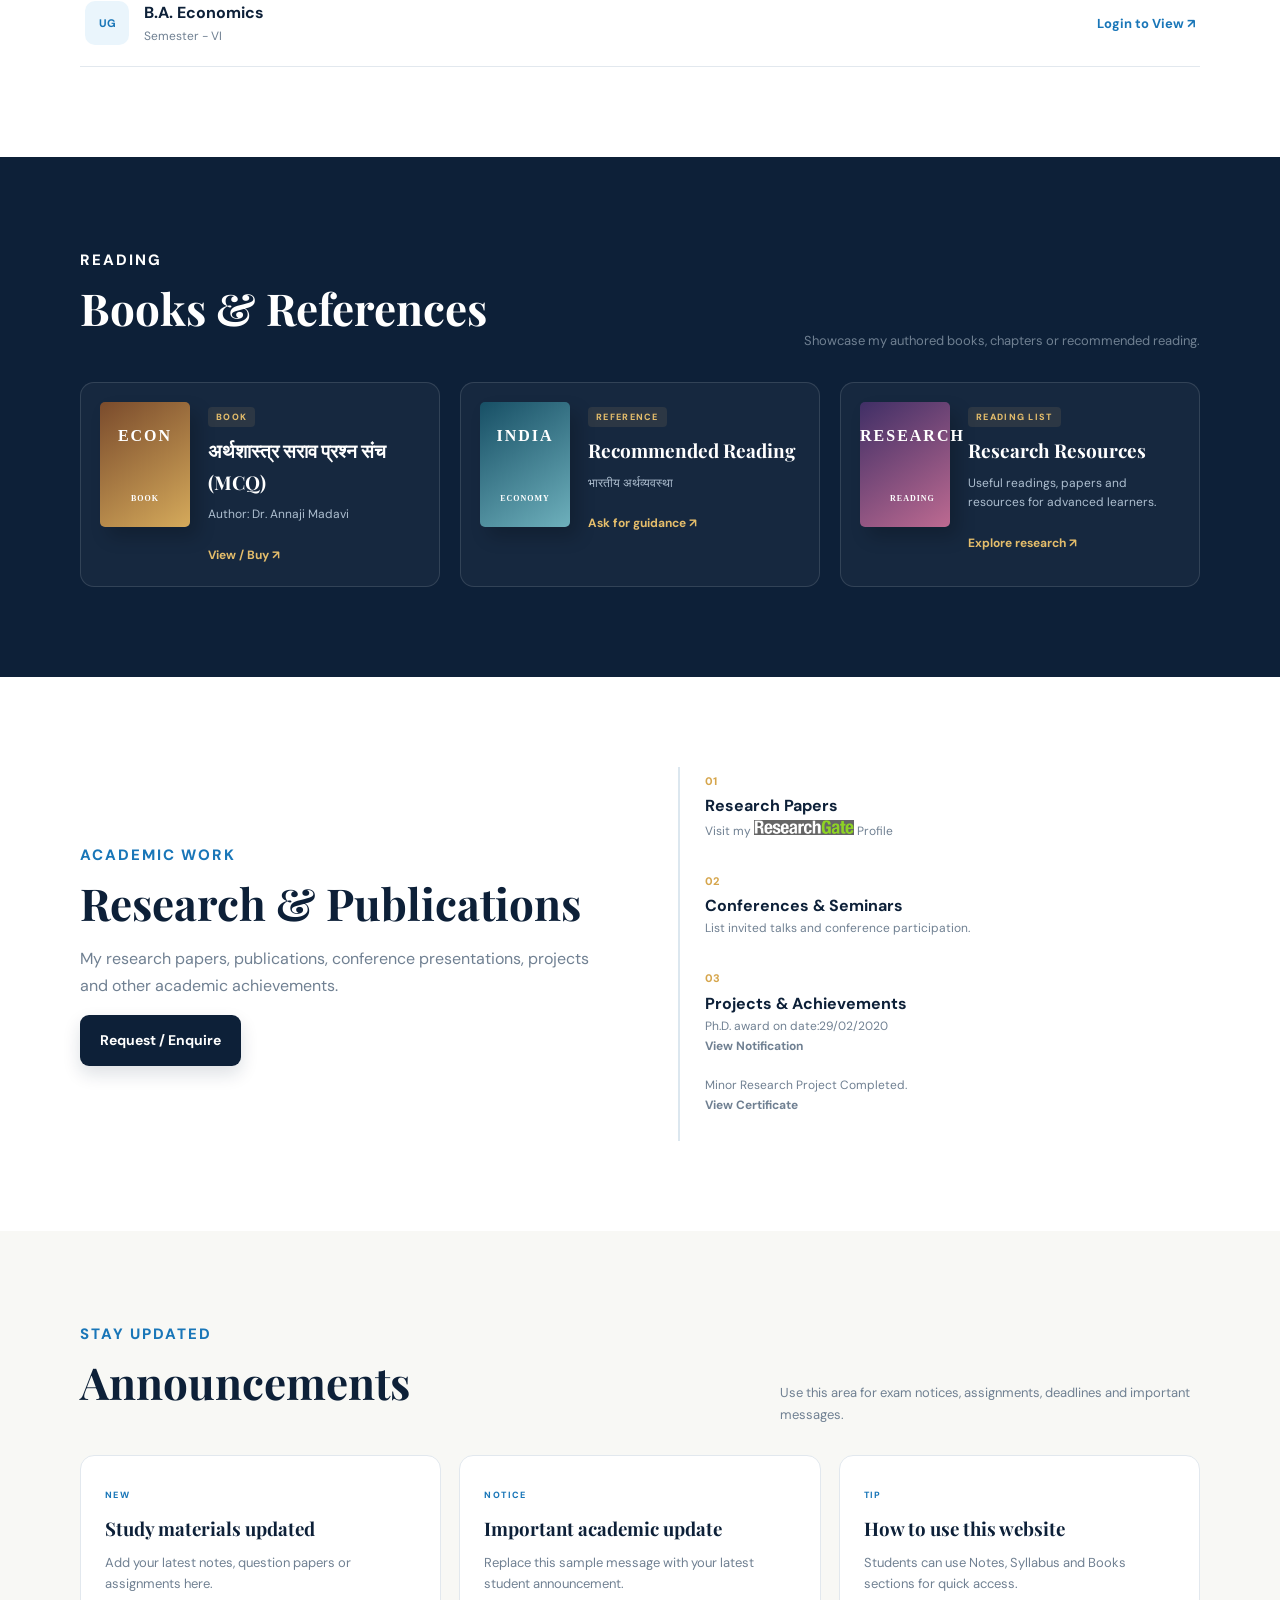
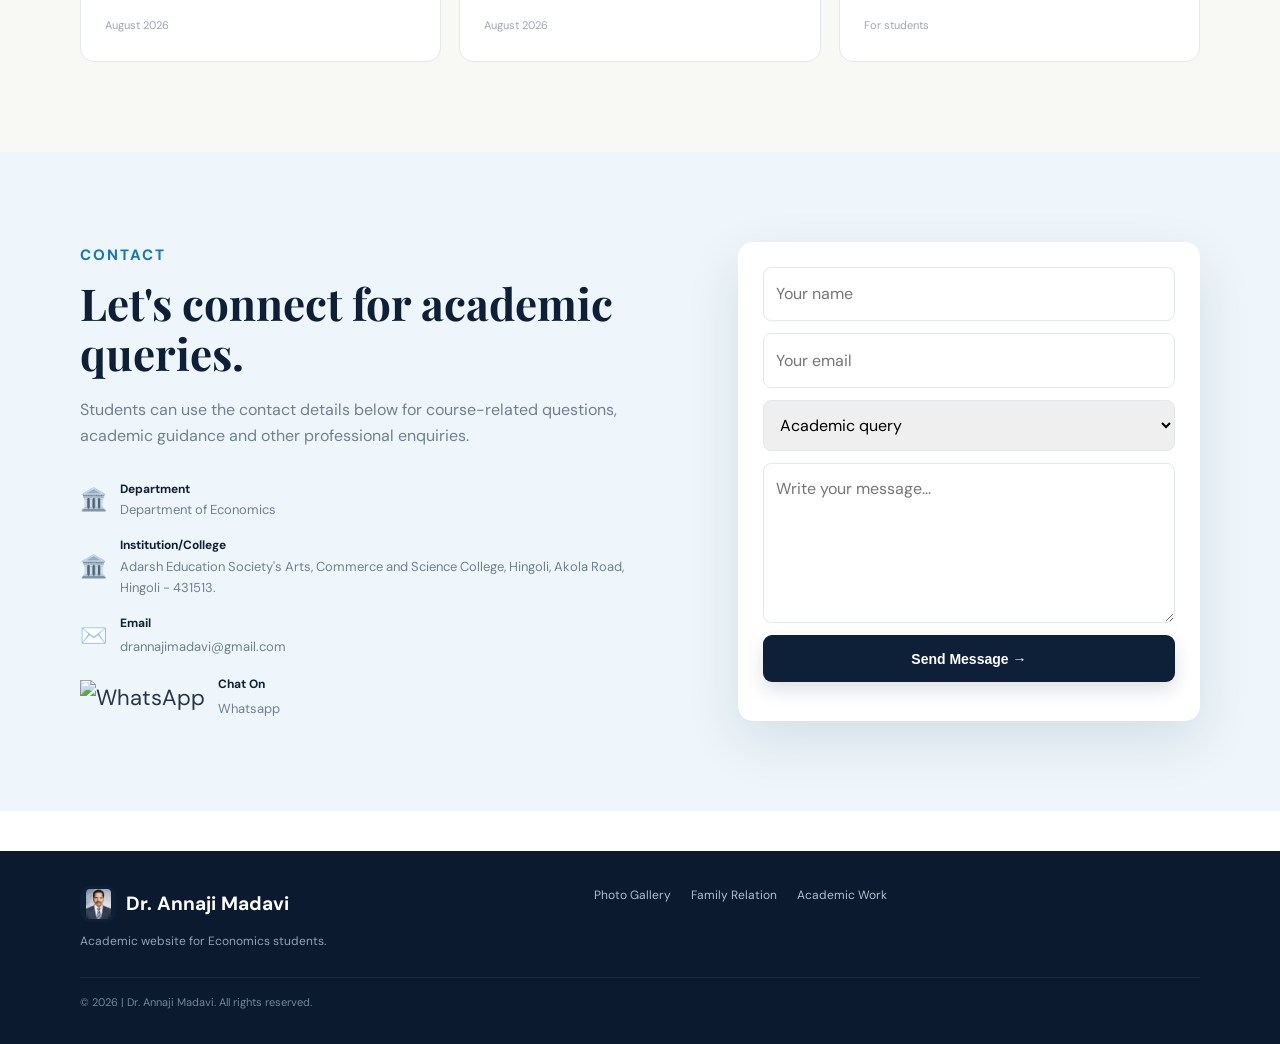
==== commit a3682955: "new files" ====
--- a/index.html
+++ b/index.html
@@ -3,24 +3,197 @@
 <head>
   <meta charset="UTF-8">
   <meta name="viewport" content="width=device-width, initial-scale=1.0">
-  <meta name="description" content="Academic website of an Associa Professor of Economics — notes, syllabus, books, announcements, research and student resources.">
+  <meta name="description" content="Academic website of an Associate Professor of Economics — notes, syllabus, books, announcements, research and student resources.">
   <title>Dr. Annaji Madavi | Economics</title>
   <link rel="icon" type="image/x-icon" href="images\logo\Dr.-Annaji-Madavi.jpg">
 
-<link rel="stylesheet" href="https://cdnjs.cloudflare.com/ajax/libs/font-awesome/7.3.0/css/all.min.css" integrity="sha512-ApSLB1Pd3/bZN8fWB/RG9YhN/7bd9Hkf3AGaE2mPfebjrxagjuBtx2GcgdqIlJkUzwylBo61r9Xa9NmgBI0swA==" crossorigin="anonymous" referrerpolicy="no-referrer" />
+  <link rel="stylesheet" href="https://cdnjs.cloudflare.com/ajax/libs/font-awesome/7.3.0/css/all.min.css" integrity="sha512-ApSLB1Pd3/bZN8fWB/RG9YhN/7bd9Hkf3AGaE2mPfebjrxagjuBtx2GcgdqIlJkUzwylBo61r9Xa9NmgBI0swA==" crossorigin="anonymous" referrerpolicy="no-referrer" />
 
   <link rel="preconnect" href="https://fonts.googleapis.com">
   <link rel="preconnect" href="https://fonts.gstatic.com" crossorigin>
   <link href="https://fonts.googleapis.com/css2?family=DM+Sans:wght@400;500;600;700&family=Playfair+Display:wght@600;700&display=swap" rel="stylesheet">
+  <!-- Ensure your custom CSS for this portfolio is saved in style.css -->
   <link rel="stylesheet" href="style.css">
-  <link rel="manifest" href="/manifest.json">
+  <style>
+    :root { --navy:#0d2038; --blue:#1976b8; --sky:#eaf5fc; --gold:#d6a64d; --cream:#f8f8f5; --text:#263548; --muted:#708092; --line:#e2e8ee; --white:#fff; --shadow:0 20px 55px rgba(13,32,56,.11); }
+    * { box-sizing:border-box; margin:0; padding:0; }
+    html { scroll-behavior:smooth; }
+    body { font-family:"DM Sans",Arial,sans-serif; color:var(--text); background:var(--white); line-height:1.65; overflow-x:hidden; }
+    a { text-decoration:none; color:inherit; }
+    .container { width:min(1120px,92%); margin:auto; }
+    
+    .site-header { position:sticky; top:0; z-index:50; background:rgba(255,255,255,0.95); backdrop-filter:blur(12px); border-bottom:1px solid rgba(226,231,237,.8); }
+    .nav { height:74px; display:flex; align-items:center; justify-content:space-between; }
+    .brand { display:flex; align-items:center; gap:10px; font-weight:700; color:var(--navy); }
+    .brand-mark { width:36px; height:36px; border-radius:10px; display:grid; place-items:center; background:var(--navy); color:#fff; font-family:Georgia,serif; font-size:21px; }
+    .brand-mark img { border-radius:4px; object-fit:cover; }
+    .nav-links { display:flex; align-items:center; gap:25px; font-size:14px; font-weight:600; }
+    .nav-links a { transition:.2s; }
+    .nav-links a:hover { color:var(--blue); }
+    .nav-contact { padding:10px 16px; border-radius:8px; background:var(--navy); color:#fff!important; }
+    .menu-toggle { display:none; border:0; background:none; font-size:25px; color:var(--navy); cursor:pointer; }
+    
+    .hero { position:relative; overflow:hidden; background:linear-gradient(135deg,#f9fbfd 0%,#eef6fb 55%,#fff 100%); padding:85px 0 70px; }
+    .hero-pattern { position:absolute; right:-100px; top:-120px; width:500px; height:500px; border:1px solid rgba(23,105,170,.12); border-radius:50%; box-shadow:0 0 0 70px rgba(23,105,170,.025),0 0 0 140px rgba(23,105,170,.018); }
+    .hero-grid { position:relative; display:grid; grid-template-columns:1.18fr .82fr; gap:70px; align-items:center; }
+    .eyebrow { display:inline-block; color:var(--blue); font-size:15px; letter-spacing:2px; font-weight:800; margin-bottom:10px; text-transform:uppercase; }
+    h1, h2 { font-family:"Playfair Display",Georgia,serif; color:var(--navy); line-height:1.15; }
+    h1 { font-size:clamp(43px,5.2vw,68px); max-width:720px; }
+    h1 em { font-style:normal; color:var(--blue); }
+    h2 { font-size:clamp(31px,4vw,44px); margin-bottom:18px; }
+    .hero-text { max-width:650px; margin:24px 0 30px; color:#5d6b7c; font-size:17px; }
+    .hero-actions { display:flex; gap:12px; flex-wrap:wrap; }
+    .btn { display:inline-flex; align-items:center; justify-content:center; padding:13px 19px; border-radius:9px; font-weight:700; font-size:14px; cursor:pointer; transition:0.3s ease; }
+    .btn-primary { background:var(--navy); color:#fff; box-shadow:0 8px 18px rgba(16,35,63,.14); border:1px solid transparent; }
+    .btn-primary:hover { background:#19375e; }
+    .btn-secondary { border:1px solid #cbd6e1; color:var(--navy); background:#fff; }
+    .btn-secondary:hover { background:var(--navy); color:#fff; }
+    .hero-stats { display:flex; gap:28px; margin-top:45px; }
+    .hero-stats div { display:flex; gap:10px; align-items:center; }
+    .hero-stats strong { font-size:19px; color:var(--gold); }
+    .hero-stats span { font-size:11px; line-height:1.35; color:var(--muted); }
+    
+    .profile-card { position:relative; min-height:490px; border-radius:25px; background:var(--navy); padding:18px; box-shadow:var(--shadow); overflow:hidden; }
+    .profile-card img { width:100%; height:450px; object-fit:cover; border-radius:17px; display:block; position:relative; z-index:2; }
+    .profile-placeholder { display:none; height:450px; border-radius:17px; background:linear-gradient(145deg,#dbe9f4,#aebfd0); align-items:center; justify-content:center; flex-direction:column; color:var(--navy); position:relative; z-index:2; }
+    .profile-placeholder span { font-size:28px; font-weight:800; letter-spacing:2px; }
+    .profile-placeholder small { opacity:.65; }
+    .profile-caption { position:absolute; z-index:4; bottom:28px; left:28px; background:rgba(16,35,63,.9); color:#fff; border-radius:10px; padding:11px 15px; display:flex; flex-direction:column; }
+    .profile-caption span { font-size:11px; color:#b9d7ec; }
+    .profile-caption strong { font-size:14px; }
+    
+    .quick-links { background:var(--navy); color:#fff; position:relative; z-index:10; }
+    .quick-grid { display:grid; grid-template-columns:repeat(4,1fr); }
+    .quick-grid a { display:flex; gap:13px; align-items:center; padding:23px 18px; border-right:1px solid rgba(255,255,255,.1); transition:.2s; }
+    .quick-grid a:hover { background:#183353; }
+    .quick-grid span { font-size:25px; }
+    .quick-grid b { display:block; font-size:14px; color:white; }
+    .quick-grid small { color:#aebfd0; font-size:11px; }
+    
+    .section { padding:90px 0; }
+    .section-soft { background:var(--cream); }
+    .section-dark { background:var(--navy); color:#fff; }
+    .section-dark h2, .section-dark .eyebrow { color:#fff; }
+    .section-dark p { color:#aebfd0; }
+    .two-col { display:grid; grid-template-columns:1fr 1fr; gap:75px; align-items:center; }
+    .section p { color:var(--muted); margin-bottom:16px; }
+    .text-link { color:var(--blue); font-weight:700; font-size:13px; }
+    
+    .about-panel { background:#f4f8fb; border:1px solid var(--line); border-radius:18px; padding:10px; }
+    .about-item { display:flex; gap:15px; padding:19px; border-bottom:1px solid var(--line); }
+    .about-item:last-child { border:0; }
+    .about-item > span { font-size:24px; }
+    .about-item b { font-size:14px; color:var(--navy); display:block; }
+    .about-item small { color:var(--muted); font-size:12px; display:block; }
+    
+    .section-heading { display:flex; justify-content:space-between; align-items:end; gap:35px; margin-bottom:30px; }
+    .section-heading > p { max-width:420px; margin:0; font-size:13px; }
+    .filter-row { display:flex; gap:12px; margin-bottom:22px; }
+    .filter-row input, .filter-row select { padding:13px 14px; border:1px solid var(--line); border-radius:9px; background:#fff; font:inherit; font-size:14px; outline:none; }
+    .filter-row input { flex:1; }
+    .filter-row select { min-width:170px; }
+    
+    .resource-grid { display:grid; grid-template-columns:repeat(3,1fr); gap:18px; }
+    .resource-card { background:#fff; border:1px solid var(--line); border-radius:15px; padding:23px; transition:.25s; box-shadow:0 7px 25px rgba(16,35,63,.04); }
+    .resource-card:hover { transform:translateY(-4px); box-shadow:var(--shadow); border-color:#c8d9e7; }
+    .card-icon { font-size:26px; display:block; margin-bottom:10px; }
+    .tag { font-size:9px; letter-spacing:1.3px; font-weight:800; color:var(--blue); text-transform:uppercase; background:var(--sky); padding:4px 8px; border-radius:4px; }
+    .resource-card h3 { font-family:"Playfair Display",serif; color:var(--navy); font-size:22px; margin:7px 0; }
+    .resource-card p { font-size:13px; min-height:60px; }
+    .download-link { display:inline-block; margin-top:10px; color:var(--blue); font-weight:700; font-size:13px; }
+    
+    .syllabus-list { border-top:1px solid var(--line); }
+    .syllabus-row { display:flex; justify-content:space-between; align-items:center; padding:20px 5px; border-bottom:1px solid var(--line); }
+    .syllabus-row > div { display:flex; align-items:center; gap:15px; }
+    .syllabus-row > div > span { width:44px; height:44px; border-radius:10px; background:var(--sky); display:grid; place-items:center; color:var(--blue); font-size:11px; font-weight:800; }
+    .syllabus-row b { color:var(--navy); display:block; }
+    .syllabus-row small { color:var(--muted); font-size:12px; display:block; }
+    .syllabus-row a { color:var(--blue); font-size:13px; font-weight:700; }
+    
+    .books-grid { display:grid; grid-template-columns:repeat(3,1fr); gap:20px; }
+    .book-card { display:grid; grid-template-columns:90px 1fr; gap:18px; padding:19px; border:1px solid rgba(255,255,255,.12); background:rgba(255,255,255,.04); border-radius:14px; }
+    .book-cover { height:125px; border-radius:5px; background:linear-gradient(145deg,#7a4b2c,#d5aa5b); display:grid; place-items:center; text-align:center; color:#fff; font-family:Georgia,serif; font-weight:700; letter-spacing:2px; box-shadow:8px 10px 18px rgba(0,0,0,.2); }
+    .book-cover.alt { background:linear-gradient(145deg,#174f65,#6eb0bc); }
+    .book-cover.third { background:linear-gradient(145deg,#402f66,#bd6a91); }
+    .book-cover small { font-size:8px; letter-spacing:1px; }
+    .tag.gold { color:#e4bd6b; background:rgba(228,189,107,0.1); }
+    .book-card h3 { font-family:"Playfair Display",serif; margin:7px 0; color:#fff; font-size:19px; }
+    .book-card p { font-size:12px; color:#aebfd0; }
+    .book-card a { font-size:12px; color:#e4bd6b; font-weight:700; }
+    
+    .research-list { border-left:2px solid #dce7ef; padding-left:25px; }
+    .research-list > div { position:relative; padding:0 0 25px 0; }
+    .research-list span { font-size:11px; color:var(--gold); font-weight:800; }
+    .research-list b { color:var(--navy); font-size:16px; display:block; }
+    .research-list small { color:var(--muted); font-size:12px; display:block; }
+    
+    .announcement-grid { display:grid; grid-template-columns:repeat(3,1fr); gap:18px; }
+    .announcement-grid article { padding:24px; background:#fff; border:1px solid var(--line); border-radius:14px; }
+    .announcement-grid span { font-size:9px; color:var(--blue); font-weight:800; letter-spacing:1.4px; }
+    .announcement-grid h3 { font-family:"Playfair Display",serif; color:var(--navy); margin:7px 0; }
+    .announcement-grid p { font-size:13px; }
+    .announcement-grid small { font-size:11px; color:#9aa5b2; }
+    
+    .contact-section { background:#eef6fb; }
+    .contact-grid { display:grid; grid-template-columns:1fr .8fr; gap:80px; }
+    .contact-details { margin-top:30px; display:grid; gap:15px; }
+    .contact-details > div { display:flex; gap:13px; align-items:center; }
+    .contact-details > div > span { font-size:22px; }
+    .contact-details b { font-size:12px; color:var(--navy); display:block; }
+    .contact-details p, .contact-details a { font-size:13px; color:var(--muted); margin:0; }
+    .contact-form { background:#fff; padding:25px; border-radius:15px; box-shadow:var(--shadow); display:grid; gap:12px; }
+    .contact-form input, .contact-form select, .contact-form textarea { width:100%; border:1px solid var(--line); border-radius:8px; padding:12px; font:inherit; outline:none; resize:vertical; }
+    .contact-form input:focus, .contact-form select:focus, .contact-form textarea:focus { border-color:#7eb5d6; }
+    
+    footer { background:#0b1a2e; color:#fff; padding:35px 0 15px; margin-top:40px; }
+    .footer-grid { display:flex; justify-content:space-between; gap:30px; }
+    .footer-brand { color:#fff; font-size:1.2rem; font-weight:700; }
+    .footer-brand span { vertical-align:middle; }
+    .footer-grid p { font-size:12px; color:#92a3b6; margin-top:10px; }
+    .footer-links { display:flex; gap:20px; font-size:12px; color:#aebfd0; }
+    .footer-links a:hover { color:var(--blue); }
+    .wrapper { display:flex; gap:15px; }
+    .wrapper a { color:#fff; font-size:1.5rem; transition:color 0.3s; }
+    .wrapper a:hover { color:var(--blue); }
+    .copyright { border-top:1px solid rgba(255,255,255,.08); margin-top:25px; padding-top:15px; color:#73879d; font-size:11px; display:flex; justify-content:space-between; align-items:center; }
+    .top-btn { position:fixed; right:18px; bottom:18px; width:42px; height:42px; border:0; border-radius:50%; background:var(--blue); color:#fff; font-size:18px; display:none; cursor:pointer; box-shadow:0 8px 20px rgba(23,105,170,.3); }
+
+    /* Mobile Setup */
+    @media(max-width:950px) {
+        .nav-links { display:none; position:absolute; top:74px; left:0; right:0; background:#fff; padding:15px 4%; border-bottom:1px solid var(--line); flex-direction:column; align-items:stretch; gap:4px; }
+        .nav-links.open { display:flex; }
+        .nav-links a { padding:10px; color:var(--navy); }
+        .menu-toggle { display:block; }
+        .hero-grid, .two-col, .contact-grid { grid-template-columns:1fr; gap:40px; }
+        .profile-card { max-width:480px; width:100%; margin:auto; }
+        .quick-grid { grid-template-columns:repeat(2,1fr); }
+        .quick-grid a:nth-child(2) { border-right:0; }
+        .resource-grid, .books-grid, .announcement-grid { grid-template-columns:repeat(2,1fr); }
+        .section-heading { align-items:start; flex-direction:column; }
+    }
+    @media(max-width:620px) {
+        .hero { padding:55px 0; }
+        .hero-stats { gap:15px; flex-wrap:wrap; }
+        .hero-stats div { min-width:130px; }
+        .profile-card { min-height:390px; }
+        .profile-card img, .profile-placeholder { height:350px; }
+        .quick-grid { grid-template-columns:1fr; }
+        .quick-grid a { border-right:0; border-bottom:1px solid rgba(0,0,0,.1); }
+        .section { padding:65px 0; }
+        .resource-grid, .books-grid, .announcement-grid { grid-template-columns:1fr; }
+        .filter-row { flex-direction:column; }
+        .filter-row select { width:100%; }
+        .footer-grid { flex-direction:column; text-align:center; }
+        .footer-links { flex-wrap:wrap; justify-content:center; }
+    }
+  </style>
 </head>
 <body>
 
 <header class="site-header">
   <nav class="nav container">
     <a class="brand" href="#home">
-      <span class="brand-mark">  <img src=" images\logo\Dr.-Annaji-Madavi.jpg" height="50px" width="40px"></span>
+      <span class="brand-mark">  <img src="images\logo\Dr.-Annaji-Madavi.jpg" height="50px" width="40px" alt="Logo"></span>
       <span>Dr. Annaji Madavi</span>
     </a>
     <button class="menu-toggle" aria-label="Open menu">☰</button>
@@ -30,9 +203,9 @@
       <a href="#syllabus">Syllabus</a>
       <a href="#books">Books</a>
       <a href="#research">Research</a>
-      <a  href="#contact">Contact</a>
-      <a class="nav-contact"href="https://annajimadavi.ct.ws">LOGIN</a>
-      
+      <a href="#contact">Contact</a>
+      <!-- Connected to the secure PHP portal -->
+      <a class="nav-contact" href="https://annajimadavi.ct.ws/library.php">STUDENT LOGIN</a>
     </div>
   </nav>
 </header>
@@ -80,8 +253,6 @@
       <a href="#syllabus"><span>📖</span><div><b>Syllabus</b><small>Courses & PDFs</small></div></a>
       <a href="#books"><span>📚</span><div><b>Books</b><small>Reading & references</small></div></a>
       <a href="#announcements"><span>📢</span><div><b>Announcements</b><small>Latest academic updates</small></div></a>
-      
-
     </div>
   </section>
 
@@ -133,101 +304,94 @@
         <article class="resource-card" data-course="BA" data-search="microeconomics demand supply elasticity ba economics">
           <span class="card-icon">📈</span><span class="tag">BA FY SEM-I</span>
           <h3>INDIAN ECONOMY - I</h3><p>Types of Economy, HDI, Economic Planning, Sustainable Development and Green economy .</p>
-          <a href="https://annajimadavi.ct.ws" class="download-link">Download Notes ↗</a>
+          <!-- Linked to secure portal -->
+          <a href="https://annajimadavi.ct.ws/library.php" class="download-link">Login to Download ↗</a>
           <br></br>
           <h3>ENVIRONMENTAL ECONOMICS-I</h3><p>Environmental Economics, Environmental problems, Natural Resources and Environmental Protection.</p>
-          <a href="https://annajimadavi.ct.ws" class="download-link">Download Notes ↗</a>
-          <br></br>
-
+          <a href="https://annajimadavi.ct.ws/library.php" class="download-link">Login to Download ↗</a>
+          <br></br>
           <h3>E-BANKING </h3><p>Banking in India, E-banking Services, Internet banking, E- Banking Security.</p>
-          <a href="https://annajimadavi.ct.ws" class="download-link">Download Notes ↗</a>
-
-
-
+          <a href="https://annajimadavi.ct.ws/library.php" class="download-link">Login to Download ↗</a>
         </article>
 
         <article class="resource-card" data-course="BA" data-search="microeconomics demand supply elasticity ba economics">
           <span class="card-icon">📈</span><span class="tag">BA FY SEM-II</span>
           <h3>INDIAN ECONOMY - II</h3><p>Agriculture Sector, Industrial Sector, Service Sector in India and External Sector.</p>
-          <a href="https://annajimadavi.ct.ws" class="download-link">Download Notes ↗</a>
+          <a href="https://annajimadavi.ct.ws/library.php" class="download-link">Login to Download ↗</a>
            <br></br>
            <h3>ENVIRONMENTAL ECONOMICS - II</h3><p>Environment and Sustainable Development, Major Environmental Concepts, Agriculture Development and Environment and Environmental Movements.</p>
-          <a href="https://annajimadavi.ct.ws" class="download-link">Download Notes ↗</a>
-
+          <a href="https://annajimadavi.ct.ws/library.php" class="download-link">Login to Download ↗</a>
+          <br></br>
           <h3>ECONOMICS OF TOURISM </h3><p>Introduction to the Economics of Tourism, Demand and Supply Aspects of Tourism, Tourism Marketing, Tourism Policy and Planning.</p>
-          <a href="https://annajimadavi.ct.ws" class="download-link">Download Notes ↗</a>
-
-        </article>
-
+          <a href="https://annajimadavi.ct.ws/library.php" class="download-link">Login to Download ↗</a>
+        </article>
 
         <article class="resource-card" data-course="BA" data-search="macroeconomics national income inflation unemployment ba economics">
           <span class="card-icon">🌍</span><span class="tag">BA SY SEM-III</span>
           <h3>MICRO ECONOMICS - I</h3><p>Basics of Economics, Demand Analysis, Supply Analysis, Consumers Behavior.</p>
-          <a href="https://annajimadavi.ct.ws" class="download-link">Download Notes ↗</a>
+          <a href="https://annajimadavi.ct.ws/library.php" class="download-link">Login to Download ↗</a>
           <br></br>
           <h3>AGRICULTURAL ECONOMICS - I</h3><p>Introduction to Agricultural Economics, Agricultural Production and Productivity, Agricultural Finance in India, Agricultural Price Policy (APP).</p>
-          <a href="https://annajimadavi.ct.ws" class="download-link">Download Notes ↗</a>
+          <a href="https://annajimadavi.ct.ws/library.php" class="download-link">Login to Download ↗</a>
         </article>
 
         <article class="resource-card" data-course="BA" data-search="macroeconomics national income inflation unemployment ba economics">
           <span class="card-icon">🌍</span><span class="tag">BA SY SEM-IV</span>
           <h3>MICRO ECONOMICS - II</h3><p>Production Function, Cost and Revenue, Market Structure, Distribution.</p>
-          <a href="https://annajimadavi.ct.ws" class="download-link">Download Notes ↗</a>
+          <a href="https://annajimadavi.ct.ws/library.php" class="download-link">Login to Download ↗</a>
           <br></br>
           <h3>AGRICULTURAL ECONOMICS - II</h3><p>Issues in Indian Agriculture, Diversification of Agriculture, Recent Trends in Agricultural Growth in India, Globalization and Agricultural Policy.</p>
-          <a href="https://annajimadavi.ct.ws" class="download-link">Download Notes ↗</a>
+          <a href="https://annajimadavi.ct.ws/library.php" class="download-link">Login to Download ↗</a>
         </article>
 
         <article class="resource-card" data-course="BA" data-search="statistics economics mean median index numbers ba">
           <span class="card-icon">🧮</span><span class="tag">BA TY SEM-V</span>
           <h3>MACRO ECONOMICS - I</h3><p>Introduction of Macro Economics, National Income Accounting,Role of Money in the Economy, Inflation and Deflation.</p>
-          <a href="https://annajimadavi.ct.ws" class="download-link">Download Notes ↗</a>
+          <a href="https://annajimadavi.ct.ws/library.php" class="download-link">Login to Download ↗</a>
           <br></br>
           <h3>HISTORY OF ECONOMIC THOUGHT - I </h3><p>Mercantilism, Physiocracy, Classical Period, Neo-Classical Period and Thoughts of Nobel Economist.</p>
-          <a href="https://annajimadavi.ct.ws" class="download-link">Download Notes ↗</a>
+          <a href="https://annajimadavi.ct.ws/library.php" class="download-link">Login to Download ↗</a>
           <br></br>
           <h3>ECONOMY OF MAHARASHTRA - I </h3><p>Economic and Geographical Features of Maharashtra, Agriculture Sector in Maharashtra, Industry in Maharashtra.</p>
-          <a href="https://annajimadavi.ct.ws" class="download-link">Download Notes ↗</a>
+          <a href="https://annajimadavi.ct.ws/library.php" class="download-link">Login to Download ↗</a>
           <br></br>
           <h3>INDUSTRIAL ECONOMICS </h3><p>Types of Firms, Theories of  Industrial Location, Industrial Combination, Performance and Problems of Indian Industries.</p>
-          <a href="https://annajimadavi.ct.ws" class="download-link">Download Notes ↗</a>
-        
+          <a href="https://annajimadavi.ct.ws/library.php" class="download-link">Login to Download ↗</a>
         </article>
 
 
         <article class="resource-card" data-course="BA" data-search="statistics economics mean median index numbers ba">
           <span class="card-icon">🧮</span><span class="tag">BA TY SEM-VI</span>
           <h3>MACRO ECONOMICS - II</h3><p>Income and Employment Theories, Saving and Investment, Multiplier and Acceleration Business Cycles.</p>
-          <a href="https://annajimadavi.ct.ws" class="download-link">Download Notes ↗</a>
-          <br></br>
-
+          <a href="https://annajimadavi.ct.ws/library.php" class="download-link">Login to Download ↗</a>
+          <br></br>
           <h3>HISTORY OF ECONOMIC THOUGHT-II</h3><p>Ancient Period, Medieval and Modern Period, Modern Period, Modern Maharashtrian Thinker and Indian Nobel Laureates.</p>
-          <a href="https://annajimadavi.ct.ws" class="download-link">Download Notes ↗</a>
+          <a href="https://annajimadavi.ct.ws/library.php" class="download-link">Login to Download ↗</a>
           <br></br>
           <h3>ECONOMY OF MAHARASHTRA - II</h3><p>Service Sector in Maharashtra, Infrastructure in Maharashtra, Co-operative Movement in Maharashtra, State Finance.</p>
-          <a href="https://annajimadavi.ct.ws" class="download-link">Download Notes ↗</a>
+          <a href="https://annajimadavi.ct.ws/library.php" class="download-link">Login to Download ↗</a>
           <br></br>
           <h3>PUBLIC FINANCE</h3><p>Introduction of Public Finance, Public Revenue, Public Expenditure and Debt, Budget.</p>
-          <a href="https://annajimadavi.ct.ws" class="download-link">Download Notes ↗</a>
-
+          <a href="https://annajimadavi.ct.ws/library.php" class="download-link">Login to Download ↗</a>
         </article>
 
         <article class="resource-card" data-course="BCom" data-search="indian economy bcom agriculture industry services">
           <span class="card-icon">🇮🇳</span><span class="tag">B.COM</span>
           <h3>Indian Economy</h3><p>Structure of the Indian economy, sectors, development and policy issues.</p>
-          <a href="https://annajimadavi.ct.ws" class="download-link">Download Notes ↗</a>
-        </article>
+          <a href="https://annajimadavi.ct.ws/library.php" class="download-link">Login to Download ↗</a>
+        </article>
+        
         <article class="resource-card" data-course="MA" data-search="development economics poverty inequality growth ma economics">
           <span class="card-icon">📊</span><span class="tag">MA ECONOMICS</span>
           <h3>Development Economics</h3><p>Growth, poverty, inequality, human development and development policy.</p>
-          <a href="#" class="download-link">Download Notes ↗</a>
-        </article>
+          <a href="https://annajimadavi.ct.ws/library.php" class="download-link">Login to Download ↗</a>
+        </article>
+        
         <article class="resource-card" data-course="MA" data-search="public economics taxation public expenditure ma">
           <span class="card-icon">🏛️</span><span class="tag">MA ECONOMICS</span>
           <h3>Public Economics</h3><p>Public goods, taxation, government expenditure and fiscal policy.</p>
-          <a href="#" class="download-link">Download Notes ↗</a>
-        </article>
-        
+          <a href="https://annajimadavi.ct.ws/library.php" class="download-link">Login to Download ↗</a>
+        </article>
       </div>
     </div>
   </section>
@@ -236,24 +400,15 @@
     <div class="container">
       <div class="section-heading">
         <div><span class="eyebrow">COURSE INFORMATION</span><h2>SYLLABUS</h2></div>
-         <span class="eyebrow">The PDF of B. A. Economics syllabus is availablee here; students can obtain it from this location</h3></span>
+         <span class="eyebrow">The PDF of B. A. Economics syllabus is available here; students can obtain it from this location</h3></span>
       </div>
       <div class="syllabus-list">
-        <div class="syllabus-row"><div><span>UG</span><div><b>B.A. Economics</b><small>Semester - I</small></div></div><a href="https://annajimadavi.ct.ws">View PDF ↗</a></div>
-
-        <div class="syllabus-row"><div><span>UG</span><div><b>B.A. Economics</b><small>Semester - II</small></div></div><a href="https://annajimadavi.ct.ws">View PDF ↗</a></div>
-
-
-        <div class="syllabus-row"><div><span>UG</span><div><b>B.A. Economics</b><small>Semester - III</small></div></div><a href="https://annajimadavi.ct.ws">View PDF ↗</a></div>
-        
-        <div class="syllabus-row"><div><span>UG</span><div><b>B.A. Economics</b><small>Semester - IV</small></div></div><a href="https://annajimadavi.ct.ws">View PDF ↗</a></div>
-
-        <div class="syllabus-row"><div><span>UG</span><div><b>B.A. Economics</b><small>Semester - V</small></div></div><a href="https://annajimadavi.ct.ws">View PDF ↗</a></div>
-
-        <div class="syllabus-row"><div><span>UG</span><div><b>B.A. Economics</b><small>Semester - VI</small></div></div><a href="https://annajimadavi.ct.ws">View PDF ↗</a></div>
-
-
-
+        <div class="syllabus-row"><div><span>UG</span><div><b>B.A. Economics</b><small>Semester - I</small></div></div><a href="https://annajimadavi.ct.ws/library.php">Login to View ↗</a></div>
+        <div class="syllabus-row"><div><span>UG</span><div><b>B.A. Economics</b><small>Semester - II</small></div></div><a href="https://annajimadavi.ct.ws/library.php">Login to View ↗</a></div>
+        <div class="syllabus-row"><div><span>UG</span><div><b>B.A. Economics</b><small>Semester - III</small></div></div><a href="https://annajimadavi.ct.ws/library.php">Login to View ↗</a></div>
+        <div class="syllabus-row"><div><span>UG</span><div><b>B.A. Economics</b><small>Semester - IV</small></div></div><a href="https://annajimadavi.ct.ws/library.php">Login to View ↗</a></div>
+        <div class="syllabus-row"><div><span>UG</span><div><b>B.A. Economics</b><small>Semester - V</small></div></div><a href="https://annajimadavi.ct.ws/library.php">Login to View ↗</a></div>
+        <div class="syllabus-row"><div><span>UG</span><div><b>B.A. Economics</b><small>Semester - VI</small></div></div><a href="https://annajimadavi.ct.ws/library.php">Login to View ↗</a></div>
       </div>
     </div>
   </section>
@@ -290,9 +445,10 @@
         <a class="btn btn-primary" href="#contact">Request / Enquire</a>
       </div>
       <div class="research-list">
-        <div><span>01</span><b>Research Papers</b><small> <a href="https://www.researchgate.net/profile/Annaji-Madavi"> Visit my <img src="images/logo/researchgate.jpg" height="15px" width="100px"> Profile</a></small></div>
+        <div><span>01</span><b>Research Papers</b><small> <a href="https://www.researchgate.net/profile/Annaji-Madavi"> Visit my <img src="images/logo/researchgate.jpg" height="15px" width="100px" alt="ResearchGate"> Profile</a></small></div>
         <div><span>02</span><b>Conferences & Seminars</b><small>List invited talks and conference participation.</small></div>
-        <div><span>03</span><b>Projects & Achievements</b><small>Highlight academic projects and awards.</small></div>
+        <div><span>03</span><b>Projects & Achievements</b><small>Ph.D. award on date:29/02/2020<h4><a href=" DOCUMENTS/Ph.D. Notification.pdf" > View Notification</a></h4> <br>
+        </small> <small>Minor Research Project Completed.<h4><a href=" DOCUMENTS/Dr. Madavi- Eco MRP Certificate.pdf" > View Certificate</a></h4></small></div>
       </div>
     </div>
   </section>
@@ -320,12 +476,9 @@
         <div class="contact-details">
           
           <div><span>🏛️</span><div><b>Department</b><p>Department of Economics</p></div></div>
-          <div><span>🏛️</span><div><b>Institution/College</b><p>Adarsh Education Society's
-Arts, Commerce and Science College, Hingoli,
-Akola Road, Hingoli - 431513.</p></div></div>
-           <div><span>✉️</span><div><b>Email</b><a href="#">drannajimadavi@gmail.com</a></div></div>
-<div><span><img src="https://upload.wikimedia.org/wikipedia/commons/6/6b/WhatsApp.svg" alt="WhatsApp" height="25px" width="25px" class="whatsapp-icon"></span><div><b>Chat On</b><a href="https://wa.me/9421319868?text=Hello!"  target="_blank">Whatsapp</a></div></div>
-
+          <div><span>🏛️</span><div><b>Institution/College</b><p>Adarsh Education Society's Arts, Commerce and Science College, Hingoli, Akola Road, Hingoli - 431513.</p></div></div>
+           <div><span>✉️</span><div><b>Email</b><a href="mailto:drannajimadavi@gmail.com">drannajimadavi@gmail.com</a></div></div>
+          <div><span><img src="https://upload.wikimedia.org/wikipedia/commons/6/6b/WhatsApp.svg" alt="WhatsApp" height="25px" width="25px" class="whatsapp-icon"></span><div><b>Chat On</b><a href="https://wa.me/9421319868?text=Hello!"  target="_blank">Whatsapp</a></div></div>
 
         </div>
       </div>
@@ -343,24 +496,19 @@
 
 <footer>
   <div class="container footer-grid">
-    <div><a class="brand footer-brand" href="#home"><span class="brand-mark"> <img src="images\logo\Dr.-Annaji-Madavi.jpg" height="30px" width="25px" > </span><span> Dr. Annaji Madavi</span></a><p>Academic website for Economics students.</p></div>
+    <div><a class="brand footer-brand" href="#home"><span class="brand-mark"> <img src="images\logo\Dr.-Annaji-Madavi.jpg" height="30px" width="25px" alt="Logo"> </span><span> Dr. Annaji Madavi</span></a><p>Academic website for Economics students.</p></div>
     <div class="footer-links"><a href="gallery.html">Photo Gallery</a><a href="family.html">Family Relation</a><a href="biodata.html">Academic Work</a></div>
-  <div class="wrapper"> 
-           <a href="https://www.facebook.com/annaji.madavi">
-            <i class="fa-brands fa-facebook"></i></a>
-          <a href="https://x.com/AnnajiMadavi">
-          <i class="fa-brands fa-square-twitter"></i></a>
-      
-          <a href="https://www.instagram.com/annaji.madavi/"> <i class="fa-brands fa-instagram"></i></a>
-        <a href="https://www.linkedin.com/in/annajimadavi/"><i class="fa-brands fa-square-linkedin"></i></a>  </div>
-              </div>   
-              </div>
-  <div class="container copyright">© 2026 | Dr. Annaji Madavi. All rights reserved.<br></br>
-  
-</div>
+    <div class="wrapper"> 
+      <a href="https://www.facebook.com/annaji.madavi"><i class="fa-brands fa-facebook"></i></a>
+      <a href="https://x.com/AnnajiMadavi"><i class="fa-brands fa-square-twitter"></i></a>
+      <a href="https://www.instagram.com/annaji.madavi/"><i class="fa-brands fa-instagram"></i></a>
+      <a href="https://www.linkedin.com/in/annajimadavi/"><i class="fa-brands fa-square-linkedin"></i></a>  
+    </div>
+  </div>   
+  <div class="container copyright">© 2026 | Dr. Annaji Madavi. All rights reserved.<br></br></div>
 </footer>
 
 <button id="topBtn" class="top-btn" aria-label="Back to top">↑</button>
 <script src="script.js"></script>
 </body>
-</html>
+</html>
--- a/style.css
+++ b/style.css
@@ -1,112 +1,1551 @@
-
-:root{--navy:#0d2038;--blue:#1976b8;--sky:#eaf5fc;--gold:#d6a64d;--cream:#f8f8f5;--text:#263548;--muted:#708092;--line:#e2e8ee;--white:#fff;--shadow:0 20px 55px rgba(13,32,56,.11)}*{box-sizing:border-box;margin:0;padding:0}html{scroll-behavior:smooth}body{font-family:"DM Sans",Arial,sans-serif;color:var(--text);line-height:1.65;background:#fff}a{text-decoration:none;color:inherit}.container{width:min(1120px,92%);margin:auto}.site-header{position:sticky;top:0;z-index:30;background:rgba(255,255,255,.95);backdrop-filter:blur(12px);border-bottom:1px solid var(--line)}.nav{height:74px;display:flex;align-items:center;justify-content:space-between}.brand{display:flex;align-items:center;gap:10px;font-weight:700;color:var(--navy)}.brand-mark{width:36px;height:36px;border-radius:10px;display:grid;place-items:center;background:var(--navy);color:#fff;font-size:21px}.nav-links{display:flex;gap:20px;align-items:center;font-size:13px;font-weight:600}.nav-links a:hover{color:var(--blue)}.menu-toggle{display:none;border:0;background:none;font-size:25px}.hero,.page-hero{background:linear-gradient(135deg,#f8fbfd,#eaf4fb 60%,#fff);padding:82px 0}.hero-grid{display:grid;grid-template-columns:1.15fr .85fr;gap:65px;align-items:center}.eyebrow{display:inline-block;color:var(--blue);font-size:11px;letter-spacing:2px;font-weight:800;margin-bottom:12px}h1,h2{font-family:"Playfair Display",Georgia,serif;color:var(--navy);line-height:1.15}h1{font-size:clamp(43px,5vw,66px)}h1 em{color:var(--blue);font-style:normal}.page-hero h1{font-size:clamp(42px,6vw,70px)}.page-hero p{max-width:650px;color:var(--muted);font-size:17px;margin-top:18px}.hero-text{color:var(--muted);font-size:17px;max-width:650px;margin:22px 0 28px}.hero-actions{display:flex;gap:12px;flex-wrap:wrap}.btn{display:inline-flex;padding:13px 19px;border-radius:9px;font-weight:700;font-size:14px;border:1px solid transparent}.btn-primary{background:var(--navy);color:#fff}.btn-secondary{border-color:#ccd8e2;background:#fff;color:var(--navy)}.hero-stats{display:flex;gap:28px;margin-top:42px}.hero-stats div{display:flex;gap:10px}.hero-stats strong{color:var(--gold)}.hero-stats span{font-size:11px;color:var(--muted);line-height:1.35}.profile-card{min-height:480px;background:var(--navy);padding:17px;border-radius:25px;box-shadow:var(--shadow);position:relative}.profile-card img,.profile-placeholder{height:445px;width:100%;object-fit:cover;border-radius:17px}.profile-placeholder{display:none;place-items:center;background:#dceaf3;color:var(--navy);font-weight:800;flex-direction:column}.profile-placeholder small{font-weight:400;color:var(--muted)}.profile-caption{position:absolute;bottom:28px;left:28px;background:rgba(13,32,56,.92);padding:11px 15px;border-radius:10px;color:#fff;display:flex;flex-direction:column}.profile-caption span{font-size:11px;color:#b8d8ed}.profile-caption strong{font-size:14px}.quick-links{background:var(--navy);color:#fff}.quick-grid{display:grid;grid-template-columns:repeat(4,1fr)}.quick-grid a{padding:23px 15px;border-right:1px solid #ffffff1a;display:flex;gap:10px;align-items:center}.quick-grid b{font-size:13px}.quick-grid small{display:block;color:#a9bbce;font-weight:400;font-size:10px}.section{padding:88px 0}.section-soft{background:var(--cream)}.two-col{display:grid;grid-template-columns:1fr 1fr;gap:70px;align-items:center}.section h2{font-size:clamp(31px,4vw,44px);margin-bottom:18px}.section p{color:var(--muted);margin-bottom:14px}.about-panel{background:#f4f8fb;border:1px solid var(--line);border-radius:17px;padding:8px}.about-panel div{padding:18px;border-bottom:1px solid var(--line)}.about-panel div:last-child{border:0}.about-panel b,.about-panel small{display:block}.about-panel b{color:var(--navy);font-size:14px}.about-panel small{color:var(--muted);font-size:12px}.section-heading{display:flex;justify-content:space-between;align-items:end;gap:30px;margin-bottom:30px}.section-heading p{max-width:420px;font-size:13px}.filter-row{display:flex;gap:12px;margin-bottom:22px}.filter-row input,.filter-row select,.contact-form input,.contact-form select,.contact-form textarea{border:1px solid var(--line);border-radius:9px;padding:12px;font:inherit;outline:none;background:#fff}.filter-row input{flex:1}.resource-grid{display:grid;grid-template-columns:repeat(4,1fr);gap:17px}.resource-card{background:#fff;border:1px solid var(--line);border-radius:14px;padding:22px;transition:.25s}.resource-card:hover{transform:translateY(-5px);box-shadow:var(--shadow)}.resource-card>span{font-size:26px}.resource-card>small{color:var(--blue);font-size:9px;font-weight:800;letter-spacing:1.4px}.resource-card h3{font-family:"Playfair Display",serif;color:var(--navy);font-size:21px}.resource-card p{font-size:12px;min-height:60px}.resource-card a{font-size:12px;color:var(--blue);font-weight:700}.syllabus-list{border-top:1px solid var(--line)}.syllabus-list>div{padding:20px 5px;border-bottom:1px solid var(--line);display:flex;justify-content:space-between;align-items:center}.syllabus-list small{display:block;color:var(--muted);font-size:11px}.syllabus-list a{color:var(--blue);font-weight:700;font-size:12px}.dark{background:var(--navy);color:#fff}.dark h2{color:#fff}.books-grid{display:grid;grid-template-columns:repeat(2,1fr);gap:20px}.books-grid article{display:grid;grid-template-columns:90px 1fr;gap:18px;border:1px solid #ffffff18;padding:20px;border-radius:14px;background:#ffffff08}.book-cover{height:125px;background:linear-gradient(145deg,#7d4d2c,#d6ab58);border-radius:5px;display:grid;place-items:center;text-align:center;font-family:Georgia,serif;font-weight:700}.book-cover.blue{background:linear-gradient(145deg,#17516b,#65aebc)}.books-grid h3{font-family:"Playfair Display",serif}.books-grid p{color:#aebed0;font-size:12px}.books-grid a{color:#e4bd6b;font-size:12px}.research-list{border-left:2px solid #dce7ef;padding-left:24px}.research-list div{padding:0 0 24px}.research-list b,.research-list small{display:block}.research-list b{color:var(--navy)}.research-list small{color:var(--muted);font-size:12px}.contact-section{background:#edf6fb}.contact-grid{display:grid;grid-template-columns:1fr .8fr;gap:70px}.contact-details{color:var(--muted);line-height:2}.contact-details a{color:var(--blue)}.contact-form{background:#fff;padding:25px;border-radius:15px;box-shadow:var(--shadow);display:grid;gap:12px}.contact-form textarea{resize:vertical}.contact-form small{color:var(--blue)}footer{background:#0a192b;color:#fff;padding:30px 0}.footer-grid{display:flex;justify-content:space-between;gap:30px}.footer-grid p,.copyright{color:#8799ad;font-size:11px}.footer-links{display:flex;gap:18px;font-size:12px;color:#aebed0}.copyright{border-top:1px solid #ffffff12;margin-top:25px;padding-top:15px}.privacy-note{margin-top:22px;background:#fff7e6;border:1px solid #efd7a4;color:#765a24;padding:13px 16px;border-radius:10px;max-width:760px;font-size:12px}
-/* MODERN PHOTO GALLERY */
-.gallery-grid{display:grid;grid-template-columns:repeat(3,minmax(0,1fr));grid-auto-rows:250px;gap:16px}.gallery-item{position:relative;border-radius:18px;overflow:hidden;background:#dbe7ef}.gallery-item.tall{grid-row:span 2}.gallery-item img{width:100%;height:100%;object-fit:cover;display:block;transition:.4s}.gallery-item:hover img{transform:scale(1.05)}.gallery-item div{position:absolute;left:12px;right:12px;bottom:12px;background:#0d2038d9;color:#fff;padding:10px 12px;border-radius:10px;backdrop-filter:blur(8px)}.gallery-item small{display:block;color:#b9cede;font-size:10px}
-/* FAMILY GALLERY: preserve whole photos, especially on mobile */
-.family-grid{display:grid;grid-template-columns:repeat(3,minmax(0,1fr));gap:28px;align-items:start}.family-card{background:#fff;border:1px solid var(--line);border-radius:22px;overflow:hidden;box-shadow:0 10px 35px rgba(13,32,56,.08);transition:transform .3s ease,box-shadow .3s ease}.family-card:hover{transform:translateY(-6px);box-shadow:0 20px 50px rgba(13,32,56,.14)}.family-photo{width:100%;height:360px;padding:10px;display:flex;align-items:center;justify-content:center;background:linear-gradient(135deg,#eef6fb,#dcebf4);position:relative;overflow:hidden;cursor:pointer}.family-photo img{width:100%;height:100%;object-fit:contain;object-position:center;display:block;border-radius:15px;transition:transform .45s ease,filter .45s ease}.family-photo:hover img{transform:scale(1.025);filter:brightness(1.04)}.family-photo>span{position:absolute;inset:0;display:none;align-items:center;justify-content:center;color:#31536d;font-size:12px;font-weight:800;letter-spacing:2px}.family-photo::after{content:"VIEW PHOTO";position:absolute;left:50%;bottom:18px;transform:translateX(-50%) translateY(10px);background:rgba(13,32,56,.88);color:#fff;padding:7px 13px;border-radius:30px;font-size:9px;font-weight:700;letter-spacing:1.5px;opacity:0;transition:all .3s ease;pointer-events:none}.family-photo:hover::after{opacity:1;transform:translateX(-50%) translateY(0)}.family-body{padding:24px}.family-body .relation{display:inline-block;color:var(--blue);font-size:10px;font-weight:800;letter-spacing:2px;margin-bottom:7px}.family-body h2{font-size:25px;line-height:1.2;margin:3px 0 16px}.family-body p{margin:8px 0;color:var(--muted);font-size:13px;line-height:1.6}.family-body p b{color:#172b40}.family-card.featured{border-color:var(--gold);box-shadow:0 15px 45px rgba(214,166,77,.16)}
-/* LIGHTBOX */
-.family-lightbox{position:fixed;inset:0;background:rgba(5,15,28,.94);display:none;align-items:center;justify-content:center;z-index:9999;padding:25px}.family-lightbox.active{display:flex}.family-lightbox img{max-width:94vw;max-height:90vh;width:auto;height:auto;object-fit:contain;border-radius:12px;box-shadow:0 25px 80px rgba(0,0,0,.5)}.lightbox-close,.lightbox-prev,.lightbox-next{position:absolute;border:0;width:48px;height:48px;border-radius:50%;background:rgba(255,255,255,.15);color:white;font-size:32px;cursor:pointer;display:grid;place-items:center;transition:.2s}.lightbox-close:hover,.lightbox-prev:hover,.lightbox-next:hover{background:rgba(255,255,255,.28)}.lightbox-close{top:20px;right:20px}.lightbox-prev{left:20px;top:50%;transform:translateY(-50%)}.lightbox-next{right:20px;top:50%;transform:translateY(-50%)}
-@media(max-width:950px){.nav-links{display:none;position:absolute;top:74px;left:0;right:0;background:#fff;padding:15px 4%;flex-direction:column}.nav-links.open{display:flex}.menu-toggle{display:block}.hero-grid,.two-col,.contact-grid{grid-template-columns:1fr}.resource-grid{grid-template-columns:repeat(2,1fr)}.family-grid{grid-template-columns:repeat(2,minmax(0,1fr));gap:22px}.family-photo{height:330px}.quick-grid{grid-template-columns:repeat(2,1fr)}}
-@media(max-width:620px){.hero{padding:55px 0}.hero-stats{flex-wrap:wrap}.profile-card{min-height:390px}.profile-card img,.profile-placeholder{height:350px}.quick-grid,.resource-grid,.books-grid,.gallery-grid{grid-template-columns:1fr}.gallery-grid{grid-auto-rows:260px}.gallery-item.tall{grid-row:span 1}.section{padding:65px 0}.section-heading{display:block}.filter-row{flex-direction:column}.footer-grid{flex-direction:column}.family-grid{grid-template-columns:1fr;gap:24px}.family-card{width:100%;border-radius:20px}.family-photo{height:auto;min-height:300px;padding:12px}.family-photo img{width:100%;height:auto;max-height:430px;object-fit:contain;object-position:center;border-radius:14px}.family-body{padding:21px}.family-body h2{font-size:24px}.family-body p{font-size:13px}.family-photo::after{opacity:1;bottom:20px;transform:translateX(-50%) translateY(0);font-size:8px;padding:6px 11px}.family-lightbox{padding:12px}.family-lightbox img{max-width:96vw;max-height:82vh}.lightbox-prev,.lightbox-next{width:42px;height:42px;font-size:27px}.lightbox-prev{left:8px}.lightbox-next{right:8px}.lightbox-close{top:12px;right:12px}}
-
-
-*{box-sizing:border-box;margin:0;padding:0}
-html{scroll-behavior:smooth}
-body{font-family:"DM Sans",Arial,sans-serif;color:var(--text);background:var(--white);line-height:1.65}
-a{text-decoration:none;color:inherit}
-.container{width:min(1120px,92%);margin:auto}
-.site-header{position:sticky;top:0;z-index:50;background:rgba(255,255,255,0);backdrop-filter:blur(12px);border-bottom:1px solid rgba(226,231,237,.8)}
-.nav{height:74px;display:flex;align-items:center;justify-content:space-between}
-.brand{display:flex;align-items:center;gap:10px;font-weight:700;color:var(--navy)}
-.brand-mark{width:36px;height:36px;border-radius:10px;display:grid;place-items:center;background:var(--navy);color:#fff;font-family:Georgia,serif;font-size:21px}
-.nav-links{display:flex;align-items:center;gap:25px;font-size:14px;font-weight:600}
-.nav-links a{transition:.2s}.nav-links a:hover{color:var(--blue)}
-.nav-contact{padding:10px 16px;border-radius:8px;background:var(--navy);color:#fff!important}
-.menu-toggle{display:none;border:0;background:none;font-size:25px;color:var(--navy)}
-.hero{position:relative;overflow:hidden;background:linear-gradient(135deg,#f9fbfd 0%,#eef6fb 55%,#fff 100%);padding:85px 0 70px}
-.hero-pattern{position:absolute;right:-100px;top:-120px;width:500px;height:500px;border:1px solid rgba(23,105,170,.12);border-radius:50%;box-shadow:0 0 0 70px rgba(23,105,170,.025),0 0 0 140px rgba(23,105,170,.018)}
-.hero-grid{position:relative;display:grid;grid-template-columns:1.18fr .82fr;gap:70px;align-items:center}
-.eyebrow{display:inline-block;color:var(--blue);font-size:15px;letter-spacing:2px;font-weight:800;margin-bottom:10px}
-h1,h2{font-family:"Playfair Display",Georgia,serif;color:var(--navy);line-height:1.15}
-h1{font-size:clamp(43px,5.2vw,68px);max-width:720px}
-h1 em{font-style:normal;color:var(--blue)}
-h2{font-size:clamp(31px,4vw,44px);margin-bottom:18px}
-.hero-text{max-width:650px;margin:24px 0 30px;color:#5d6b7c;font-size:17px}
-.hero-actions{display:flex;gap:12px;flex-wrap:wrap}
-.btn{display:inline-flex;align-items:center;justify-content:center;padding:13px 19px;border-radius:9px;border:1px solid transparent;font-weight:700;font-size:14px;cursor:pointer}
-.btn-primary{background:var(--navy);color:#fff;box-shadow:0 8px 18px rgba(16,35,63,.14)}
-.btn-primary:hover{background:#19375e}
-.btn-secondary{border-color:#cbd6e1;color:var(--navy);background:#fff}
-.hero-stats{display:flex;gap:28px;margin-top:45px}
-.hero-stats div{display:flex;gap:10px;align-items:center}
-.hero-stats strong{font-size:19px;color:var(--gold)}
-.hero-stats span{font-size:11px;line-height:1.35;color:var(--muted)}
-.profile-card{position:relative;min-height:490px;border-radius:25px;background:var(--navy);padding:18px;box-shadow:var(--shadow);overflow:hidden}
-.profile-card img{width:100%;height:450px;object-fit:cover;border-radius:17px;display:block;position:relative;z-index:2}
-.profile-placeholder{display:none;height:450px;border-radius:17px;background:linear-gradient(145deg,#dbe9f4,#aebfd0);align-items:center;justify-content:center;flex-direction:column;color:var(--navy);position:relative;z-index:2}
-.profile-placeholder span{font-size:28px;font-weight:800;letter-spacing:2px}.profile-placeholder small{opacity:.65}
-.profile-caption{position:absolute;z-index:4;bottom:28px;left:28px;background:rgba(16,35,63,.9);color:#fff;border-radius:10px;padding:11px 15px;display:flex;flex-direction:column}
-.profile-caption span{font-size:11px;color:#b9d7ec}.profile-caption strong{font-size:14px}
-.quick-links{background:var(--navy);color:#fff}
-.quick-grid{display:grid;grid-template-columns:repeat(4,1fr)}
-.quick-grid a{display:flex;gap:13px;align-items:center;padding:23px 18px;border-right:1px solid rgba(255,255,255,.1);transition:.2s}
-.quick-grid a:hover{background:#183353}
-.quick-grid span{font-size:25px}.quick-grid b{display:block;font-size:14px}.quick-grid small{color:#aebfd0;font-size:11px}
-.section{padding:90px 0}.section-soft{background:var(--cream)}
-.two-col{display:grid;grid-template-columns:1fr 1fr;gap:75px;align-items:center}
-.section p{color:var(--muted);margin-bottom:16px}
-.text-link,.download-link{color:var(--blue);font-weight:700;font-size:13px}
-.about-panel{background: #ebb5e8;border:1px solid var(--line);border-radius:18px;padding:10px}
-.about-item{display:flex;gap:15px;padding:19px;border-bottom:1px solid var(--line)}
-.about-item:last-child{border:0}.about-item>span{font-size:24px}
-.about-item b,.about-item small{display:block}.about-item b{font-size:14px;color:var(--navy)}.about-item small{color:var(--muted);font-size:12px}
-.section-heading{display:flex;justify-content:space-between;align-items:end;gap:35px;margin-bottom:0px}
-.section-heading>p{max-width:420px;margin:0;font-size:13px}
-.filter-row{display:flex;gap:12px;margin-bottom:22px}
-.filter-row input,.filter-row select{padding:13px 14px;border:1px solid var(--line);border-radius:9px;background:#0524ed;font:inherit; font-size: larger; font: f8f8f5; outline:none}
-.filter-row input{flex:1}.filter-row select{min-width:170px}
-.resource-grid{display:grid;grid-template-columns:repeat(3,1fr);gap:18px}
-.resource-card{background:#fff;border:1px solid var(--line);border-radius:15px;padding:23px;transition:.25s;box-shadow:0 7px 25px rgba(16,35,63,.04)}
-.resource-card:hover{transform:translateY(-4px);box-shadow:var(--shadow);border-color:#c8d9e7}
-.card-icon{font-size:26px;display:block;margin-bottom:10px}.tag{font-size:9px;letter-spacing:1.3px;font-weight:800;color:var(--blue)}
-.resource-card h3{font-family:"Playfair Display",serif;color:var(--navy);font-size:22px;margin:7px 0}
-.resource-card p{font-size:13px;min-height:0px}.download-link{display:inline-block;margin-top:0px}
-.syllabus-list{border-top:1px solid var(--line) }
-.syllabus-row{display:flex;justify-content:space-between;align-items:center;padding:20px 5px;border-bottom:1px solid var(--line)}
-.syllabus-row>div{display:flex;align-items:center;gap:15px}.syllabus-row>div>span{width:44px;height:44px;border-radius:10px;background:var(--sky);display:grid;place-items:center;color:var(--blue);font-size:11px;font-weight:800}
-.syllabus-row b,.syllabus-row small{display:block}.syllabus-row b{color:var(--navy)}.syllabus-row small{color:var(--muted);font-size:12px}.syllabus-row a{color:var(--blue);font-size:13px;font-weight:700}
-.section-dark{background:var(--navy);color:#fff}.light h2,.light .eyebrow{color:#fff}.light p{color:#aebfd0}
-.books-grid{display:grid;grid-template-columns:repeat(3,1fr);gap:20px}.book-card{display:grid;grid-template-columns:90px 1fr;gap:18px;padding:19px;border:1px solid rgba(255,255,255,.12);background:rgba(255,255,255,.04);border-radius:14px}
-.book-cover{height:125px;border-radius:5px;background:linear-gradient(145deg,#7a4b2c,#d5aa5b);display:grid;place-items:center;text-align:center;color:#fff;font-family:Georgia,serif;font-weight:700;letter-spacing:2px;box-shadow:8px 10px 18px rgba(0,0,0,.2)}
-.book-cover.alt{background:linear-gradient(145deg,#174f65,#6eb0bc)}.book-cover.third{background:linear-gradient(145deg,#402f66,#bd6a91)}
-.book-cover small{font-size:8px;letter-spacing:1px}.tag.gold{color:#e4bd6b}.book-card h3{font-family:"Playfair Display",serif;margin:7px 0;color:#fff;font-size:19px}.book-card p{font-size:12px;color:#aebfd0}.book-card a{font-size:12px;color:#e4bd6b;font-weight:700}
-.research-list{border-left:2px solid #dce7ef;padding-left:25px}.research-list>div{position:relative;padding:0 0 25px 0}.research-list span{font-size:11px;color:var(--gold);font-weight:800}.research-list b,.research-list small{display:block}.research-list b{color:var(--navy);font-size:16px}.research-list small{color:var(--muted);font-size:12px}
-.announcement-grid{display:grid;grid-template-columns:repeat(3,1fr);gap:18px}.announcement-grid article{padding:24px;background:#fff;border:1px solid var(--line);border-radius:14px}.announcement-grid span{font-size:9px;color:var(--blue);font-weight:800;letter-spacing:1.4px}.announcement-grid h3{font-family:"Playfair Display",serif;color:var(--navy);margin:7px 0}.announcement-grid p{font-size:13px}.announcement-grid small{font-size:11px;color:#9aa5b2}
-.contact-section{background:#eef6fb}.contact-grid{display:grid;grid-template-columns:1fr .8fr;gap:80px}.contact-details{margin-top:30px;display:grid;gap:15px}.contact-details>div{display:flex;gap:13px;align-items:center}.contact-details>div>span{font-size:22px}.contact-details b{font-size:12px;color:var(--navy);display:block}.contact-details p,.contact-details a{font-size:13px;color:var(--muted);margin:0}.contact-form{background:#fff;padding:25px;border-radius:15px;box-shadow:var(--shadow);display:grid;gap:12px}.contact-form input,.contact-form select,.contact-form textarea{width:100%;border:1px solid var(--line);border-radius:8px;padding:12px;font:inherit;outline:none;resize:vertical}.contact-form input:focus,.contact-form select:focus,.contact-form textarea:focus{border-color:#7eb5d6}.contact-form small{color:var(--blue)}
-footer{background:#0b1a2e;color:#fff;padding:35px 0 15px}.footer-grid{display:flex;justify-content:space-between;gap:30px}.footer-brand{color:#fff}.footer-grid p{font-size:12px;color:#92a3b6;margin-top:10px}.footer-links{display:flex;gap:20px;font-size:12px;color:#aebfd0}.copyright{border-top:1px solid rgba(255,255,255,.08);margin-top:25px;padding-top:15px;color:#73879d;font-size:11px}
-.top-btn{position:fixed;right:18px;bottom:18px;width:42px;height:42px;border:0;border-radius:50%;background:var(--blue);color:#fff;font-size:18px;display:none;cursor:pointer;box-shadow:0 8px 20px rgba(23,105,170,.3)}
-@media(max-width:900px){
- .nav-links{display:none;position:absolute;top:74px;left:0;right:0;background:#fff;padding:15px 4%;border-bottom:1px solid var(--line);flex-direction:column;align-items:stretch;gap:4px}
- .nav-links.open{display:flex}.nav-links a{padding:10px}.menu-toggle{display:block}
- .hero-grid,.two-col,.contact-grid{grid-template-columns:1fr;gap:40px}.profile-card{max-width:480px;width:100%;margin:auto}
- .quick-grid{grid-template-columns:repeat(2,1fr)}.quick-grid a:nth-child(2){border-right:0}
- .resource-grid,.books-grid,.announcement-grid{grid-template-columns:repeat(2,1fr)}
- .section-heading{align-items:start;flex-direction:column}
-}
-@media(max-width:600px){
- .hero{padding:55px 0}.hero-stats{gap:15px;flex-wrap:wrap}.hero-stats div{min-width:130px}
- .profile-card{min-height:390px}.profile-card img,.profile-placeholder{height:350px}
- .quick-grid{grid-template-columns:1fr}.quick-grid a{border-right:0;border-bottom:1px solid rgba(255,255,255,.1)}
- .section{padding:65px 0}.resource-grid,.books-grid,.announcement-grid{grid-template-columns:1fr}
- .filter-row{flex-direction:column}.filter-row select{width:100%}
- .footer-grid{flex-direction:column}.footer-links{flex-wrap:wrap}
-}
-.page-hero{background:linear-gradient(135deg,#f8fbfd,#eaf4fb 60%,#fff);padding:78px 0}.page-hero h1{font-family:"Playfair Display",Georgia,serif;color:var(--navy);font-size:clamp(42px,6vw,70px)}.page-hero p{max-width:700px;color:var(--muted);font-size:17px;margin-top:15px}.privacy-note{margin-top:22px;background:#fff7e6;border:1px solid #efd7a4;color:#765a24;padding:13px 16px;border-radius:10px;max-width:760px;font-size:12px}.gallery-grid{display:grid;grid-template-columns:repeat(3,1fr);grid-auto-rows:250px;gap:16px}.gallery-item{position:relative;border-radius:18px;overflow:hidden;background:linear-gradient(145deg,#dcebf3,#b8cbd7);display:grid;place-items:center;color:#35556d;font-weight:800}.gallery-item.tall{grid-row:span 2}.gallery-item img{width:100%;height:100%;object-fit:cover;display:block;position:absolute;inset:0;z-index:1}.gallery-item>span{display:grid;place-items:center;z-index:0}.gallery-item div{position:absolute;left:12px;right:12px;bottom:12px;background:#0d2038df;color:#fff;padding:10px 12px;border-radius:10px;backdrop-filter:blur(8px);z-index:2}.gallery-item small{display:block;color:#b9cede;font-size:10px}.family-grid{display:grid;grid-template-columns:repeat(3,1fr);gap:22px}.family-card{background:#fff;border:1px solid var(--line);border-radius:20px;overflow:hidden;transition:.3s;box-shadow:0 8px 25px rgba(13,32,56,.04)}.family-card:hover{transform:translateY(-5px);box-shadow:0 20px 55px rgba(13,32,56,.12)}.family-photo{height:280px;background:linear-gradient(145deg,#d9e9f3,#a9c1d1);position:relative;display:grid;place-items:center;color:#35556d;font-weight:800;letter-spacing:1px}.family-photo img{width:100%;height:100%;object-fit:cover;position:absolute;inset:0}.family-photo span{z-index:0}.family-body{padding:22px}.family-body h2{font-size:25px;margin:5px 0 12px}.family-body p{font-size:12px;margin:7px 0;color:var(--muted)}.family-body b{color:var(--navy)}.family-card.featured{border-color:#d6a64d;box-shadow:0 12px 35px rgba(214,166,77,.16)}
-@media(max-width:950px){.family-grid{grid-template-columns:repeat(2,1fr)}.gallery-grid{grid-template-columns:repeat(2,1fr)}}@media(max-width:620px){.family-grid,.gallery-grid{grid-template-columns:1fr}.gallery-grid{grid-auto-rows:260px}.gallery-item.tall{grid-row:span 1}}
-
-.copyright{
-    display: flex;
-    justify-content: space-between; /* Pushes items to opposite sides */
-    align-items: center; /* Vertically aligns them */
-    padding: 20px;
+/* =========================================
+   1. ROOT VARIABLES & GLOBAL RESET
+   ========================================= */
+:root {
+    /* Main Portfolio Themes */
+    --navy: #0d2038;
+    --blue: #1976b8;
+    --sky: #eaf5fc;
+    --gold: #d6a64d;
+    --cream: #f8f8f5;
+    --text: #263548;
+    --muted: #708092;
+    --line: #e2e8ee;
+    --white: #fff;
+    --shadow: 0 20px 55px rgba(13,32,56,.11);
+
+    /* Student Portal Specific Themes */
+    --header-bg: #1b2a2f;
+    --header-light: #2c424a;
+    --accent: #c5a86a;
+    --error: #e74c3c;
+    --success: #28a745;
+    --card-bg: #ffffff;
+    --radius: 8px;
+    --shadow-sm: 0 4px 6px rgba(0,0,0,0.05);
+    --shadow-md: 0 8px 24px rgba(0,0,0,0.08);
+}
+
+* {
+    box-sizing: border-box;
+    margin: 0;
+    padding: 0;
+}
+
+html {
+    scroll-behavior: smooth;
+}
+
+body {
+    font-family: "DM Sans", Arial, sans-serif;
+    color: var(--text);
+    line-height: 1.65;
+    background: var(--white);
+    overflow-x: hidden;
+}
+
+a {
+    text-decoration: none;
+    color: inherit;
+}
+
+.container {
+    width: min(1120px, 92%);
+    margin: auto;
+}
+
+/* =========================================
+   2. HEADER & NAVIGATION
+   ========================================= */
+.site-header {
+    position: sticky;
+    top: 0;
+    z-index: 50;
+    background: rgba(255, 255, 255, 0.95);
+    backdrop-filter: blur(12px);
+    border-bottom: 1px solid rgba(226, 231, 237, 0.8);
+}
+
+.nav {
+    height: 74px;
+    display: flex;
+    align-items: center;
+    justify-content: space-between;
+}
+
+.brand {
+    display: flex;
+    align-items: center;
+    gap: 10px;
+    font-weight: 700;
+    color: var(--navy);
+}
+
+.brand-mark {
+    width: 36px;
+    height: 36px;
+    border-radius: 10px;
+    display: grid;
+    place-items: center;
+    background: var(--navy);
+    color: #fff;
+    font-family: Georgia, serif;
+    font-size: 21px;
+}
+
+.brand-mark img {
+    border-radius: 4px;
+    object-fit: cover;
+}
+
+.nav-links {
+    display: flex;
+    align-items: center;
+    gap: 25px;
+    font-size: 14px;
+    font-weight: 600;
+}
+
+.nav-links a {
+    transition: .2s;
+}
+
+.nav-links a:hover {
+    color: var(--blue);
+}
+
+.nav-contact {
+    padding: 10px 16px;
+    border-radius: 8px;
+    background: var(--navy);
+    color: #fff !important;
+}
+
+.menu-toggle {
+    display: none;
+    border: 0;
+    background: none;
+    font-size: 25px;
+    color: var(--navy);
+    cursor: pointer;
+}
+
+/* Student Portal User Controls (Logged In) */
+.user-controls {
+    display: flex;
+    align-items: center;
+    gap: 1rem;
+}
+
+.student-badge {
+    background-color: var(--navy);
+    color: white;
+    padding: 0.5rem 1rem;
+    border-radius: 20px;
+    font-size: 0.9rem;
+    border: 1px solid var(--accent);
+}
+
+.btn-logout {
+    color: var(--navy);
+    text-decoration: none;
+    border: 1px solid var(--navy);
+    padding: 0.5rem 1rem;
+    border-radius: 4px;
+    transition: 0.3s;
+    font-weight: bold;
+}
+
+.btn-logout:hover {
+    background: var(--navy);
+    color: white;
+}
+
+/* =========================================
+   3. HOMEPAGE & HERO (index.html)
+   ========================================= */
+.hero, .page-hero {
+    position: relative;
+    overflow: hidden;
+    background: linear-gradient(135deg, #f9fbfd 0%, #eef6fb 55%, #fff 100%);
+    padding: 85px 0 70px;
+}
+
+.hero-pattern {
+    position: absolute;
+    right: -100px;
+    top: -120px;
+    width: 500px;
+    height: 500px;
+    border: 1px solid rgba(23, 105, 170, .12);
+    border-radius: 50%;
+    box-shadow: 0 0 0 70px rgba(23, 105, 170, .025), 0 0 0 140px rgba(23, 105, 170, .018);
+}
+
+.hero-grid {
+    position: relative;
+    display: grid;
+    grid-template-columns: 1.18fr .82fr;
+    gap: 70px;
+    align-items: center;
+}
+
+.eyebrow {
+    display: inline-block;
+    color: var(--blue);
+    font-size: 15px;
+    letter-spacing: 2px;
+    font-weight: 800;
+    margin-bottom: 10px;
+    text-transform: uppercase;
+}
+
+h1, h2 {
+    font-family: "Playfair Display", Georgia, serif;
+    color: var(--navy);
+    line-height: 1.15;
+}
+
+h1 {
+    font-size: clamp(43px, 5.2vw, 68px);
+    max-width: 720px;
+}
+
+h1 em {
+    font-style: normal;
+    color: var(--blue);
+}
+
+h2 {
+    font-size: clamp(31px, 4vw, 44px);
+    margin-bottom: 18px;
+}
+
+.hero-text {
+    max-width: 650px;
+    margin: 24px 0 30px;
+    color: #5d6b7c;
+    font-size: 17px;
+}
+
+.hero-actions {
+    display: flex;
+    gap: 12px;
+    flex-wrap: wrap;
+}
+
+.btn {
+    display: inline-flex;
+    align-items: center;
+    justify-content: center;
+    padding: 13px 19px;
+    border-radius: 9px;
+    border: 1px solid transparent;
+    font-weight: 700;
+    font-size: 14px;
+    cursor: pointer;
+    transition: 0.3s ease;
+}
+
+.btn-primary {
+    background: var(--navy);
+    color: #fff;
+    box-shadow: 0 8px 18px rgba(16, 35, 63, .14);
+}
+
+.btn-primary:hover {
+    background: #19375e;
+}
+
+.btn-secondary {
+    border-color: #cbd6e1;
+    color: var(--navy);
+    background: #fff;
+}
+
+.btn-secondary:hover {
+    background: var(--navy);
+    color: #fff;
+}
+
+.hero-stats {
+    display: flex;
+    gap: 28px;
+    margin-top: 45px;
+}
+
+.hero-stats div {
+    display: flex;
+    gap: 10px;
+    align-items: center;
+}
+
+.hero-stats strong {
+    font-size: 19px;
+    color: var(--gold);
+}
+
+.hero-stats span {
+    font-size: 11px;
+    line-height: 1.35;
+    color: var(--muted);
+}
+
+.profile-card {
+    position: relative;
+    min-height: 490px;
+    border-radius: 25px;
+    background: var(--navy);
+    padding: 18px;
+    box-shadow: var(--shadow);
+    overflow: hidden;
+}
+
+.profile-card img {
+    width: 100%;
+    height: 450px;
+    object-fit: cover;
+    border-radius: 17px;
+    display: block;
+    position: relative;
+    z-index: 2;
+}
+
+.profile-placeholder {
+    display: none;
+    height: 450px;
+    border-radius: 17px;
+    background: linear-gradient(145deg, #dbe9f4, #aebfd0);
+    align-items: center;
+    justify-content: center;
+    flex-direction: column;
+    color: var(--navy);
+    position: relative;
+    z-index: 2;
+}
+
+.profile-placeholder span {
+    font-size: 28px;
+    font-weight: 800;
+    letter-spacing: 2px;
+}
+
+.profile-placeholder small {
+    opacity: .65;
+}
+
+.profile-caption {
+    position: absolute;
+    z-index: 4;
+    bottom: 28px;
+    left: 28px;
+    background: rgba(16, 35, 63, .9);
+    color: #fff;
+    border-radius: 10px;
+    padding: 11px 15px;
+    display: flex;
+    flex-direction: column;
+}
+
+.profile-caption span {
+    font-size: 11px;
+    color: #b9d7ec;
+}
+
+.profile-caption strong {
+    font-size: 14px;
+}
+
+.quick-links {
+    background: var(--navy);
+    color: #fff;
+}
+
+.quick-grid {
+    display: grid;
+    grid-template-columns: repeat(4, 1fr);
+}
+
+.quick-grid a {
+    display: flex;
+    gap: 13px;
+    align-items: center;
+    padding: 23px 18px;
+    border-right: 1px solid rgba(255, 255, 255, .1);
+    transition: .2s;
+}
+
+.quick-grid a:hover {
+    background: #183353;
+}
+
+.quick-grid span {
+    font-size: 25px;
+}
+
+.quick-grid b {
+    display: block;
+    font-size: 14px;
+}
+
+.quick-grid small {
+    color: #aebfd0;
+    font-size: 11px;
+}
+
+/* =========================================
+   4. CONTENT SECTIONS
+   ========================================= */
+.section {
+    padding: 90px 0;
+}
+
+.section-soft {
+    background: var(--cream);
+}
+
+.section-dark {
+    background: var(--navy);
+    color: #fff;
+}
+
+.section-dark h2, .section-dark .eyebrow {
+    color: #fff;
+}
+
+.section-dark p {
+    color: #aebfd0;
+}
+
+.two-col {
+    display: grid;
+    grid-template-columns: 1fr 1fr;
+    gap: 75px;
+    align-items: center;
+}
+
+.section p {
+    color: var(--muted);
+    margin-bottom: 16px;
+}
+
+.text-link, .download-link {
+    color: var(--blue);
+    font-weight: 700;
+    font-size: 13px;
+}
+
+.about-panel {
+    background: #f4f8fb;
+    border: 1px solid var(--line);
+    border-radius: 18px;
+    padding: 10px;
+}
+
+.about-item {
+    display: flex;
+    gap: 15px;
+    padding: 19px;
+    border-bottom: 1px solid var(--line);
+}
+
+.about-item:last-child {
+    border: 0;
+}
+
+.about-item > span {
+    font-size: 24px;
+}
+
+.about-item b, .about-item small {
+    display: block;
+}
+
+.about-item b {
+    font-size: 14px;
+    color: var(--navy);
+}
+
+.about-item small {
+    color: var(--muted);
+    font-size: 12px;
+}
+
+.section-heading {
+    display: flex;
+    justify-content: space-between;
+    align-items: end;
+    gap: 35px;
+    margin-bottom: 30px;
+}
+
+.section-heading > p {
+    max-width: 420px;
+    margin: 0;
+    font-size: 13px;
+}
+
+.filter-row {
+    display: flex;
+    gap: 12px;
+    margin-bottom: 22px;
+}
+
+.filter-row input, .filter-row select {
+    padding: 13px 14px;
+    border: 1px solid var(--line);
+    border-radius: 9px;
+    background: #fff;
+    font: inherit;
+    font-size: 14px;
+    outline: none;
+}
+
+.filter-row input {
+    flex: 1;
+}
+
+.filter-row select {
+    min-width: 170px;
+}
+
+.resource-grid {
+    display: grid;
+    grid-template-columns: repeat(4, 1fr);
+    gap: 18px;
+}
+
+.resource-card {
+    background: #fff;
+    border: 1px solid var(--line);
+    border-radius: 15px;
+    padding: 23px;
+    transition: .25s;
+    box-shadow: 0 7px 25px rgba(16, 35, 63, .04);
+}
+
+.resource-card:hover {
+    transform: translateY(-4px);
+    box-shadow: var(--shadow);
+    border-color: #c8d9e7;
+}
+
+.card-icon {
+    font-size: 26px;
+    display: block;
+    margin-bottom: 10px;
+}
+
+.tag {
+    font-size: 9px;
+    letter-spacing: 1.3px;
+    font-weight: 800;
+    color: var(--blue);
+}
+
+.resource-card h3 {
+    font-family: "Playfair Display", serif;
+    color: var(--navy);
+    font-size: 22px;
+    margin: 7px 0;
+}
+
+.resource-card p {
+    font-size: 13px;
+    min-height: 60px;
+}
+
+.download-link {
+    display: inline-block;
+    margin-top: 10px;
+}
+
+.syllabus-list {
+    border-top: 1px solid var(--line);
+}
+
+.syllabus-row {
+    display: flex;
+    justify-content: space-between;
+    align-items: center;
+    padding: 20px 5px;
+    border-bottom: 1px solid var(--line);
+}
+
+.syllabus-row > div {
+    display: flex;
+    align-items: center;
+    gap: 15px;
+}
+
+.syllabus-row > div > span {
+    width: 44px;
+    height: 44px;
+    border-radius: 10px;
+    background: var(--sky);
+    display: grid;
+    place-items: center;
+    color: var(--blue);
+    font-size: 11px;
+    font-weight: 800;
+}
+
+.syllabus-row b, .syllabus-row small {
+    display: block;
+}
+
+.syllabus-row b {
+    color: var(--navy);
+}
+
+.syllabus-row small {
+    color: var(--muted);
+    font-size: 12px;
+}
+
+.syllabus-row a {
+    color: var(--blue);
+    font-size: 13px;
+    font-weight: 700;
+}
+
+.books-grid {
+    display: grid;
+    grid-template-columns: repeat(3, 1fr);
+    gap: 20px;
+}
+
+.book-card {
+    display: grid;
+    grid-template-columns: 90px 1fr;
+    gap: 18px;
+    padding: 19px;
+    border: 1px solid rgba(255, 255, 255, .12);
+    background: rgba(255, 255, 255, .04);
+    border-radius: 14px;
+}
+
+.book-cover {
+    height: 125px;
+    border-radius: 5px;
+    background: linear-gradient(145deg, #7a4b2c, #d5aa5b);
+    display: grid;
+    place-items: center;
+    text-align: center;
+    color: #fff;
+    font-family: Georgia, serif;
+    font-weight: 700;
+    letter-spacing: 2px;
+    box-shadow: 8px 10px 18px rgba(0, 0, 0, .2);
+}
+
+.book-cover.alt {
+    background: linear-gradient(145deg, #174f65, #6eb0bc);
+}
+
+.book-cover.third {
+    background: linear-gradient(145deg, #402f66, #bd6a91);
+}
+
+.book-cover small {
+    font-size: 8px;
+    letter-spacing: 1px;
+}
+
+.tag.gold {
+    color: #e4bd6b;
+}
+
+.book-card h3 {
+    font-family: "Playfair Display", serif;
+    margin: 7px 0;
+    color: #fff;
+    font-size: 19px;
+}
+
+.book-card p {
+    font-size: 12px;
+    color: #aebfd0;
+}
+
+.book-card a {
+    font-size: 12px;
+    color: #e4bd6b;
+    font-weight: 700;
+}
+
+.research-list {
+    border-left: 2px solid #dce7ef;
+    padding-left: 25px;
+}
+
+.research-list > div {
+    position: relative;
+    padding: 0 0 25px 0;
+}
+
+.research-list span {
+    font-size: 11px;
+    color: var(--gold);
+    font-weight: 800;
+}
+
+.research-list b, .research-list small {
+    display: block;
+}
+
+.research-list b {
+    color: var(--navy);
+    font-size: 16px;
+}
+
+.research-list small {
+    color: var(--muted);
+    font-size: 12px;
+}
+
+.announcement-grid {
+    display: grid;
+    grid-template-columns: repeat(3, 1fr);
+    gap: 18px;
+}
+
+.announcement-grid article {
+    padding: 24px;
+    background: #fff;
+    border: 1px solid var(--line);
+    border-radius: 14px;
+}
+
+.announcement-grid span {
+    font-size: 9px;
+    color: var(--blue);
+    font-weight: 800;
+    letter-spacing: 1.4px;
+}
+
+.announcement-grid h3 {
+    font-family: "Playfair Display", serif;
+    color: var(--navy);
+    margin: 7px 0;
+}
+
+.announcement-grid p {
+    font-size: 13px;
+}
+
+.announcement-grid small {
+    font-size: 11px;
+    color: #9aa5b2;
+}
+
+.contact-section {
+    background: #eef6fb;
+}
+
+.contact-grid {
+    display: grid;
+    grid-template-columns: 1fr .8fr;
+    gap: 80px;
+}
+
+.contact-details {
+    margin-top: 30px;
+    display: grid;
+    gap: 15px;
+}
+
+.contact-details > div {
+    display: flex;
+    gap: 13px;
+    align-items: center;
+}
+
+.contact-details > div > span {
+    font-size: 22px;
+}
+
+.contact-details b {
+    font-size: 12px;
+    color: var(--navy);
+    display: block;
+}
+
+.contact-details p, .contact-details a {
+    font-size: 13px;
+    color: var(--muted);
+    margin: 0;
+}
+
+.contact-form {
+    background: #fff;
+    padding: 25px;
+    border-radius: 15px;
+    box-shadow: var(--shadow);
+    display: grid;
+    gap: 12px;
+}
+
+.contact-form input, .contact-form select, .contact-form textarea {
+    width: 100%;
+    border: 1px solid var(--line);
+    border-radius: 8px;
+    padding: 12px;
+    font: inherit;
+    outline: none;
+    resize: vertical;
+}
+
+.contact-form input:focus, .contact-form select:focus, .contact-form textarea:focus {
+    border-color: #7eb5d6;
+}
+
+.contact-form small {
+    color: var(--blue);
+}
+
+/* =========================================
+   5. GALLERIES (gallery.html & family.html)
+   ========================================= */
+.gallery-grid {
+    display: grid;
+    grid-template-columns: repeat(3, 1fr);
+    grid-auto-rows: 250px;
+    gap: 16px;
+}
+
+.gallery-item {
+    position: relative;
+    border-radius: 18px;
+    overflow: hidden;
+    background: linear-gradient(145deg, #dcebf3, #b8cbd7);
+    display: grid;
+    place-items: center;
+    color: #35556d;
+    font-weight: 100;
+}
+
+.gallery-item.tall {
+    grid-row: span 2;
+}
+
+.gallery-item img {
+    width: 100%;
+    height: 100%;
+    object-fit: cover;
+    display: block;
+    position: absolute;
+    inset: 0;
+    z-index: 1;
+    transition: .4s;
+}
+
+.gallery-item:hover img {
+    transform: scale(1.05);
+}
+
+.gallery-item > span {
+    display: grid;
+    place-items: center;
+    z-index: 0;
+}
+
+.gallery-item div {
+    position: absolute;
+    left: 12px;
+    right: 12px;
+    bottom: 12px;
+    background: #0d2038df;
+    color: #fff;
+    padding: 10px 12px;
+    border-radius: 10px;
+    backdrop-filter: blur(8px);
+    z-index: 2;
+}
+
+.gallery-item small {
+    display: block;
+    color: #b9cede;
+    font-size: 10px;
+}
+
+.family-grid {
+    display: grid;
+    grid-template-columns: repeat(3, 1fr);
+    gap: 28px;
+    align-items: start;
+}
+
+.family-card {
+    background: #fff;
+    border: 1px solid var(--line);
+    border-radius: 22px;
+    overflow: hidden;
+    box-shadow: 0 10px 35px rgba(13, 32, 56, .08);
+    transition: transform .3s ease, box-shadow .3s ease;
+}
+
+.family-card:hover {
+    transform: translateY(-6px);
+    box-shadow: 0 20px 50px rgba(13, 32, 56, .14);
+}
+
+.family-photo {
+    width: 100%;
+    height: 360px;
+    padding: 10px;
+    display: flex;
+    align-items: center;
+    justify-content: center;
+    background: linear-gradient(135deg, #eef6fb, #dcebf4);
+    position: relative;
+    overflow: hidden;
+    cursor: pointer;
+}
+
+.family-photo img {
+    width: 100%;
+    height: 100%;
+    object-fit: contain;
+    object-position: center;
+    display: block;
+    border-radius: 15px;
+    transition: transform .45s ease, filter .45s ease;
+}
+
+.family-photo:hover img {
+    transform: scale(1.025);
+    filter: brightness(1.04);
+}
+
+.family-photo::after {
+    content: "VIEW PHOTO";
+    position: absolute;
+    left: 50%;
+    bottom: 18px;
+    transform: translateX(-50%) translateY(10px);
+    background: rgba(13, 32, 56, .88);
+    color: #fff;
+    padding: 7px 13px;
+    border-radius: 30px;
+    font-size: 9px;
+    font-weight: 700;
+    letter-spacing: 1.5px;
+    opacity: 0;
+    transition: all .3s ease;
+    pointer-events: none;
+}
+
+.family-photo:hover::after {
+    opacity: 1;
+    transform: translateX(-50%) translateY(0);
+}
+
+.family-body {
+    padding: 24px;
+}
+
+.family-body .relation {
+    display: inline-block;
+    color: var(--blue);
+    font-size: 10px;
+    font-weight: 800;
+    letter-spacing: 2px;
+    margin-bottom: 7px;
+}
+
+.family-body h2 {
+    font-size: 25px;
+    line-height: 1.2;
+    margin: 3px 0 16px;
+}
+
+.family-body p {
+    margin: 8px 0;
+    color: var(--muted);
+    font-size: 13px;
+    line-height: 1.6;
+}
+
+.family-body p b {
+    color: #172b40;
+}
+
+.family-card.featured {
+    border-color: var(--gold);
+    box-shadow: 0 15px 45px rgba(214, 166, 77, .16);
+}
+
+/* Lightbox */
+.family-lightbox {
+    position: fixed;
+    inset: 0;
+    background: rgba(5, 15, 28, .94);
+    display: none;
+    align-items: center;
+    justify-content: center;
+    z-index: 9999;
+    padding: 25px;
+}
+
+.family-lightbox.active {
+    display: flex;
+}
+
+.family-lightbox img {
+    max-width: 94vw;
+    max-height: 90vh;
+    width: auto;
+    height: auto;
+    object-fit: contain;
+    border-radius: 12px;
+    box-shadow: 0 25px 80px rgba(0, 0, 0, .5);
+}
+
+.lightbox-close, .lightbox-prev, .lightbox-next {
+    position: absolute;
+    border: 0;
+    width: 48px;
+    height: 48px;
+    border-radius: 50%;
+    background: rgba(255, 255, 255, .15);
+    color: white;
+    font-size: 32px;
+    cursor: pointer;
+    display: grid;
+    place-items: center;
+    transition: .2s;
+}
+
+.lightbox-close:hover, .lightbox-prev:hover, .lightbox-next:hover {
+    background: rgba(255, 255, 255, .28);
+}
+
+.lightbox-close { top: 20px; right: 20px; }
+.lightbox-prev { left: 20px; top: 50%; transform: translateY(-50%); }
+.lightbox-next { right: 20px; top: 50%; transform: translateY(-50%); }
+
+/* =========================================
+   6. FOOTER
+   ========================================= */
+footer {
+    background: #0b1a2e;
+    color: #fff;
+    padding: 35px 0 15px;
+}
+
+.footer-grid {
+    display: flex;
+    justify-content: space-between;
+    gap: 30px;
+}
+
+.footer-brand {
+    color: #fff;
+    font-size: 1.2rem;
+    font-weight: 700;
+}
+
+.footer-brand span {
+    vertical-align: middle;
+}
+
+.footer-grid p {
+    font-size: 12px;
+    color: #92a3b6;
+    margin-top: 10px;
+}
+
+.footer-links {
+    display: flex;
+    gap: 20px;
+    font-size: 12px;
+    color: #aebfd0;
+}
+
+.footer-links a:hover {
+    color: var(--blue);
+}
+
+.wrapper {
+    display: flex;
+    gap: 15px;
+}
+
+.wrapper a {
+    color: #fff;
+    font-size: 1.5rem;
+    transition: color 0.3s;
+}
+
+.wrapper a:hover {
+    color: var(--blue);
+}
+
+.copyright {
+    border-top: 1px solid rgba(255, 255, 255, .08);
+    margin-top: 25px;
+    padding-top: 15px;
+    color: #73879d;
+    font-size: 11px;
+    display: flex;
+    justify-content: space-between;
+    align-items: center;
+}
+
+.top-btn {
+    position: fixed;
+    right: 18px;
+    bottom: 18px;
+    width: 42px;
+    height: 42px;
+    border: 0;
+    border-radius: 50%;
+    background: var(--blue);
+    color: #fff;
+    font-size: 18px;
+    display: none;
+    cursor: pointer;
+    box-shadow: 0 8px 20px rgba(23, 105, 170, .3);
+}
+
+/* =========================================
+   7. STUDENT PORTAL PHP INTEGRATION 
+   (login.php, library.php, exams.php)
+   ========================================= */
+
+/* Authentication (login.php) */
+.auth-section {
+    background: var(--card-bg);
+    padding: 2.5rem;
+    border-radius: 12px;
+    box-shadow: var(--shadow-md);
+    max-width: 500px;
+    margin: 4rem auto;
+    border-top: 5px solid var(--accent);
+}
+
+.auth-section h3 {
+    margin-top: 0;
+    font-size: 1.5rem;
+    color: var(--navy);
+    border-bottom: 2px solid var(--border-color);
+    padding-bottom: 10px;
+    margin-bottom: 20px;
+}
+
+.grid-form {
+    display: grid;
+    grid-template-columns: 1fr 1fr;
+    gap: 1rem;
+}
+
+.grid-form input[name="username"],
+.grid-form input[name="password"],
+.full-width {
+    grid-column: span 2;
+}
+
+.auth-section button {
+    background-color: var(--navy);
+    color: var(--white);
+    border: none;
+    padding: 1rem;
+    font-size: 1.1rem;
+    cursor: pointer;
+    border-radius: 6px;
+    font-weight: bold;
+    transition: 0.3s;
+    width: 100%;
+}
+
+.auth-section button:hover {
+    background-color: var(--blue);
+}
+
+.toggle-text {
+    text-align: center;
+    font-size: 0.95rem;
+    margin-top: 10px;
+}
+
+.toggle-text span {
+    color: var(--blue);
+    cursor: pointer;
+    font-weight: bold;
+}
+
+.toggle-text span:hover {
+    text-decoration: underline;
+}
+
+.alert {
+    padding: 1rem;
+    border-radius: 6px;
+    margin-bottom: 1.5rem;
+    text-align: center;
+    font-weight: bold;
+}
+
+.alert.error { background-color: #fce4e4; color: var(--error); border: 1px solid var(--error); }
+.alert.success { background-color: #e8f8f5; color: var(--success); border: 1px solid var(--success); }
+
+/* Dashboard & Search (library.php, exams.php) */
+.portal-header {
+    margin: 3rem 0 2rem 0;
+    border-bottom: 2px solid var(--border-color);
+    padding-bottom: 1.5rem;
+}
+
+.portal-header h2 {
+    color: var(--navy);
+    font-family: 'Playfair Display', serif;
+    font-size: 2.2rem;
+}
+
+.search-container {
+    margin-top: 1.5rem;
+    max-width: 600px;
+}
+
+.search-form {
+    display: flex;
+    gap: 10px;
+    background: var(--card-bg);
+    padding: 8px;
+    border-radius: 8px;
+    box-shadow: var(--shadow-sm);
+    border: 1px solid var(--border-color);
+}
+
+.search-form input[type="text"] {
+    flex: 1;
+    border: none;
+    box-shadow: none;
+    outline: none;
+    padding: 10px;
+}
+
+.btn-search {
+    background-color: var(--navy);
+    color: white;
+    border: none;
+    padding: 10px 20px;
+    border-radius: 5px;
+    cursor: pointer;
+    transition: 0.3s;
+}
+
+.btn-search:hover { background-color: var(--blue); }
+.btn-clear { background-color: #f1f1f1; color: #555; padding: 10px 15px; border-radius: 5px; text-decoration: none; }
+.btn-clear:hover { background-color: #e2e2e2; }
+
+/* Library PHP Dynamic Cards */
+.library-grid {
+    display: grid;
+    grid-template-columns: repeat(auto-fill, minmax(280px, 1fr));
+    gap: 2rem;
+}
+
+.library-grid .book-card {
+    position: relative;
+    padding: 1.5rem;
+    background: var(--card-bg);
+    border-radius: var(--radius);
+    box-shadow: var(--shadow-sm);
+    border: 1px solid var(--border-color);
+    border-top: 5px solid var(--accent);
+    display: flex;
+    flex-direction: column;
+    justify-content: space-between;
+    transition: transform 0.3s, box-shadow 0.3s;
+    grid-template-columns: 1fr; /* Override main portfolio grid */
+}
+
+.library-grid .book-card:hover {
+    transform: translateY(-8px);
+    box-shadow: var(--shadow-md);
+}
+
+.card-tags {
+    display: flex;
+    gap: 8px;
+    margin-bottom: 12px;
+    flex-wrap: wrap;
+}
+
+.book-category {
+    color: white;
+    padding: 4px 10px;
+    font-size: 0.75rem;
+    font-weight: bold;
+    border-radius: 4px;
+    text-transform: uppercase;
+}
+
+.resource-type {
+    background-color: #e9ecef;
+    color: #495057;
+    padding: 4px 10px;
+    font-size: 0.75rem;
+    font-weight: bold;
+    border-radius: 4px;
+    border: 1px solid #ced4da;
+    text-transform: uppercase;
+}
+
+.library-grid .book-card h3 {
+    margin: 10px 0;
+    font-size: 1.25rem;
+    color: var(--navy);
+}
+
+.action-buttons {
+    display: flex;
+    gap: 10px;
+    margin-top: 1.5rem;
+}
+
+.btn-view, .btn-download {
+    flex: 1;
+    display: flex;
+    align-items: center;
+    justify-content: center;
+    gap: 8px;
+    text-decoration: none;
+    padding: 0.6rem;
+    border-radius: 5px;
+    font-size: 0.95rem;
+    font-weight: bold;
+    transition: 0.3s;
+}
+
+.btn-view { border: 2px solid var(--navy); color: var(--navy); }
+.btn-view:hover { background: var(--navy); color: white; }
+.btn-download { background: var(--accent); color: white; border: 2px solid var(--accent); }
+.btn-download:hover { background: #b39556; border-color: #b39556; }
+
+/* Exam List View (exams.php) */
+.exam-year-section {
+    margin-bottom: 3rem;
+    background: var(--card-bg);
+    padding: 2rem;
+    border-radius: var(--radius);
+    box-shadow: var(--shadow-sm);
+    border: 1px solid var(--border-color);
+}
+
+.academic-year-title {
+    font-size: 2rem;
+    color: var(--navy);
+    margin: 0 auto 1.5rem auto; 
+    border-bottom: 3px solid var(--accent);
+    display: block;
+    width: fit-content; 
+    padding-bottom: 5px;
+    text-align: center;
+    font-family: 'Playfair Display', serif;
+}
+
+.season-container {
+    display: grid;
+    grid-template-columns: 1fr;
+    gap: 2rem;
+}
+
+@media(min-width: 768px) {
+    .season-container { grid-template-columns: 1fr 1fr; }
+}
+
+.exam-list-block {
+    background: #fcfcfc;
+    border-radius: var(--radius);
+    padding: 1.5rem;
+    border: 1px solid #eee;
+}
+
+.exam-list-block h3 {
+    margin-top: 0;
+    font-size: 1.3rem;
+    margin-bottom: 1rem;
+    padding-bottom: 0.5rem;
+    border-bottom: 2px solid #ccc;
+    font-family: 'DM Sans', sans-serif;
+}
+
+.paper-list { list-style: none; }
+
+.paper-item {
+    display: flex;
+    justify-content: space-between;
+    align-items: center;
+    padding: 12px 0;
+    border-bottom: 1px solid #f0f0f0;
+}
+
+.paper-item:last-child { border-bottom: none; }
+.paper-info { display: flex; flex-direction: column; gap: 4px; }
+.paper-subject { font-weight: bold; color: var(--text); font-size: 1.05rem; }
+.paper-type { font-size: 0.8rem; color: var(--muted); background: #eee; padding: 2px 8px; border-radius: 4px; align-self: flex-start; }
+
+.paper-actions { display: flex; gap: 8px; }
+.btn-sm-view, .btn-sm-download {
+    text-decoration: none;
+    padding: 6px 12px;
+    border-radius: 4px;
+    font-size: 0.85rem;
+    font-weight: bold;
+    transition: 0.2s;
+}
+
+.season-summer h3 { color: #d35400; border-bottom-color: #f39c12; }
+.season-summer .btn-sm-view { border: 1px solid #d35400; color: #d35400; }
+.season-summer .btn-sm-view:hover { background: #d35400; color: white; }
+.season-summer .btn-sm-download { background: #d35400; color: white; border: 1px solid #d35400; }
+
+.season-winter h3 { color: #2980b9; border-bottom-color: #3498db; }
+.season-winter .btn-sm-view { border: 1px solid #2980b9; color: #2980b9; }
+.season-winter .btn-sm-view:hover { background: #2980b9; color: white; }
+.season-winter .btn-sm-download { background: #2980b9; color: white; border: 1px solid #2980b9; }
+
+/* Animations */
+@keyframes fadeInUp {
+    from { opacity: 0; transform: translateY(30px); }
+    to { opacity: 1; transform: translateY(0); }
+}
+
+.fade-in { 
+    animation: fadeInUp 0.8s ease forwards; 
+    opacity: 0; 
+}
+
+/* =========================================
+   8. DEPARTMENT ACCORDIONS (eco.html)
+   ========================================= */
+details {
+    background-color: var(--card-bg);
+    border: 1px solid var(--line);
+    border-radius: var(--radius);
+    margin-bottom: 15px;
+    overflow: hidden;
+}
+
+summary {
+    background-color: var(--navy);
+    color: var(--white);
+    padding: 16px 20px;
+    font-size: 1.05rem;
+    font-weight: 600;
+    cursor: pointer;
+    display: flex;
+    justify-content: space-between;
+    align-items: center;
+    transition: 0.2s;
+    list-style: none;
+}
+
+summary:hover { background-color: #19375e; }
+summary::-webkit-details-marker { display: none; }
+summary::after { content: '+'; font-size: 1.5rem; transition: transform 0.3s; }
+details[open] > summary::after { content: '−'; }
+
+.dropdown-content { padding: 20px; background-color: #fafbfc; }
+
+.semester-details { margin-bottom: 12px; border: 1px solid var(--line); }
+.semester-summary {
+    background-color: #edf2f7;
+    color: var(--navy);
+    border-bottom: 1px solid var(--line);
+}
+.semester-summary:hover { background-color: #e2e8f0; }
+
+.inner-details { border: 1px dashed var(--line); }
+.inner-summary { background-color: #ffffff; color: var(--text); }
+.inner-summary:hover { background-color: #f8f9fa; }
+
+/* Department Tables */
+table {
+    width: 100%;
+    border-collapse: collapse;
+    background-color: white;
+    border-radius: 6px;
+    overflow: hidden;
+    box-shadow: var(--shadow-sm);
+}
+
+th, td {
+    padding: 12px 15px;
+    text-align: left;
+    border-bottom: 1px solid var(--line);
+}
+
+tr:last-child td { border-bottom: none; }
+tr:hover td { background-color: #f8f9fa; }
+td:first-child { font-weight: 500; width: 75%; }
+td:last-child { text-align: right; width: 25%; }
+
+/* =========================================
+   9. MOBILE RESPONSIVENESS
+   ========================================= */
+@media(max-width: 950px) {
+    .nav-links {
+        display: none;
+        position: absolute;
+        top: 74px;
+        left: 0;
+        right: 0;
+        background: #fff;
+        padding: 15px 4%;
+        border-bottom: 1px solid var(--line);
+        flex-direction: column;
+        align-items: stretch;
+        gap: 4px;
+    }
+    
+    .nav-links.open { display: flex; }
+    .nav-links a { padding: 10px; color: var(--navy); }
+    .menu-toggle { display: block; }
+    
+    .hero-grid, .two-col, .contact-grid { grid-template-columns: 1fr; gap: 40px; }
+    .profile-card { max-width: 480px; width: 100%; margin: auto; }
+    .quick-grid { grid-template-columns: repeat(2, 1fr); }
+    .quick-grid a:nth-child(2) { border-right: 0; }
+    
+    .resource-grid, .books-grid, .announcement-grid, .library-grid { grid-template-columns: repeat(2, 1fr); }
+    .section-heading { align-items: start; flex-direction: column; }
+    
+    .family-grid { grid-template-columns: repeat(2, 1fr); }
+    .gallery-grid { grid-template-columns: repeat(2, 1fr); }
+}
+
+@media(max-width: 620px) {
+    .hero { padding: 55px 0; }
+    .hero-stats { gap: 15px; flex-wrap: wrap; }
+    .hero-stats div { min-width: 130px; }
+    
+    .profile-card { min-height: 390px; }
+    .profile-card img, .profile-placeholder { height: 350px; }
+    
+    .quick-grid { grid-template-columns: 1fr; }
+    .quick-grid a { border-right: 0; border-bottom: 1px solid rgba(0,0,0,.1); }
+    
+    .section { padding: 65px 0; }
+    .resource-grid, .books-grid, .announcement-grid, .library-grid { grid-template-columns: 1fr; }
+    
+    .filter-row { flex-direction: column; }
+    .filter-row select { width: 100%; }
+    
+    .footer-grid { flex-direction: column; text-align: center; }
+    .footer-links { flex-wrap: wrap; justify-content: center; }
+    
+    .family-grid, .gallery-grid { grid-template-columns: 1fr; }
+    .gallery-grid { grid-auto-rows: 260px; }
+    .gallery-item.tall { grid-row: span 1; }
+    
+    /* Department Table Adjustments */
+    table, tbody, tr, td { display: block; width: 100%; }
+    tr { margin-bottom: 10px; border: 1px solid var(--line); border-radius: 6px; padding: 10px; }
+    td { padding: 8px 0; border-bottom: none; text-align: left !important; }
+    td:first-child { width: 100%; border-bottom: 1px dashed var(--line); margin-bottom: 10px; padding-bottom: 10px; }
+    td:last-child { width: 100%; }
 }
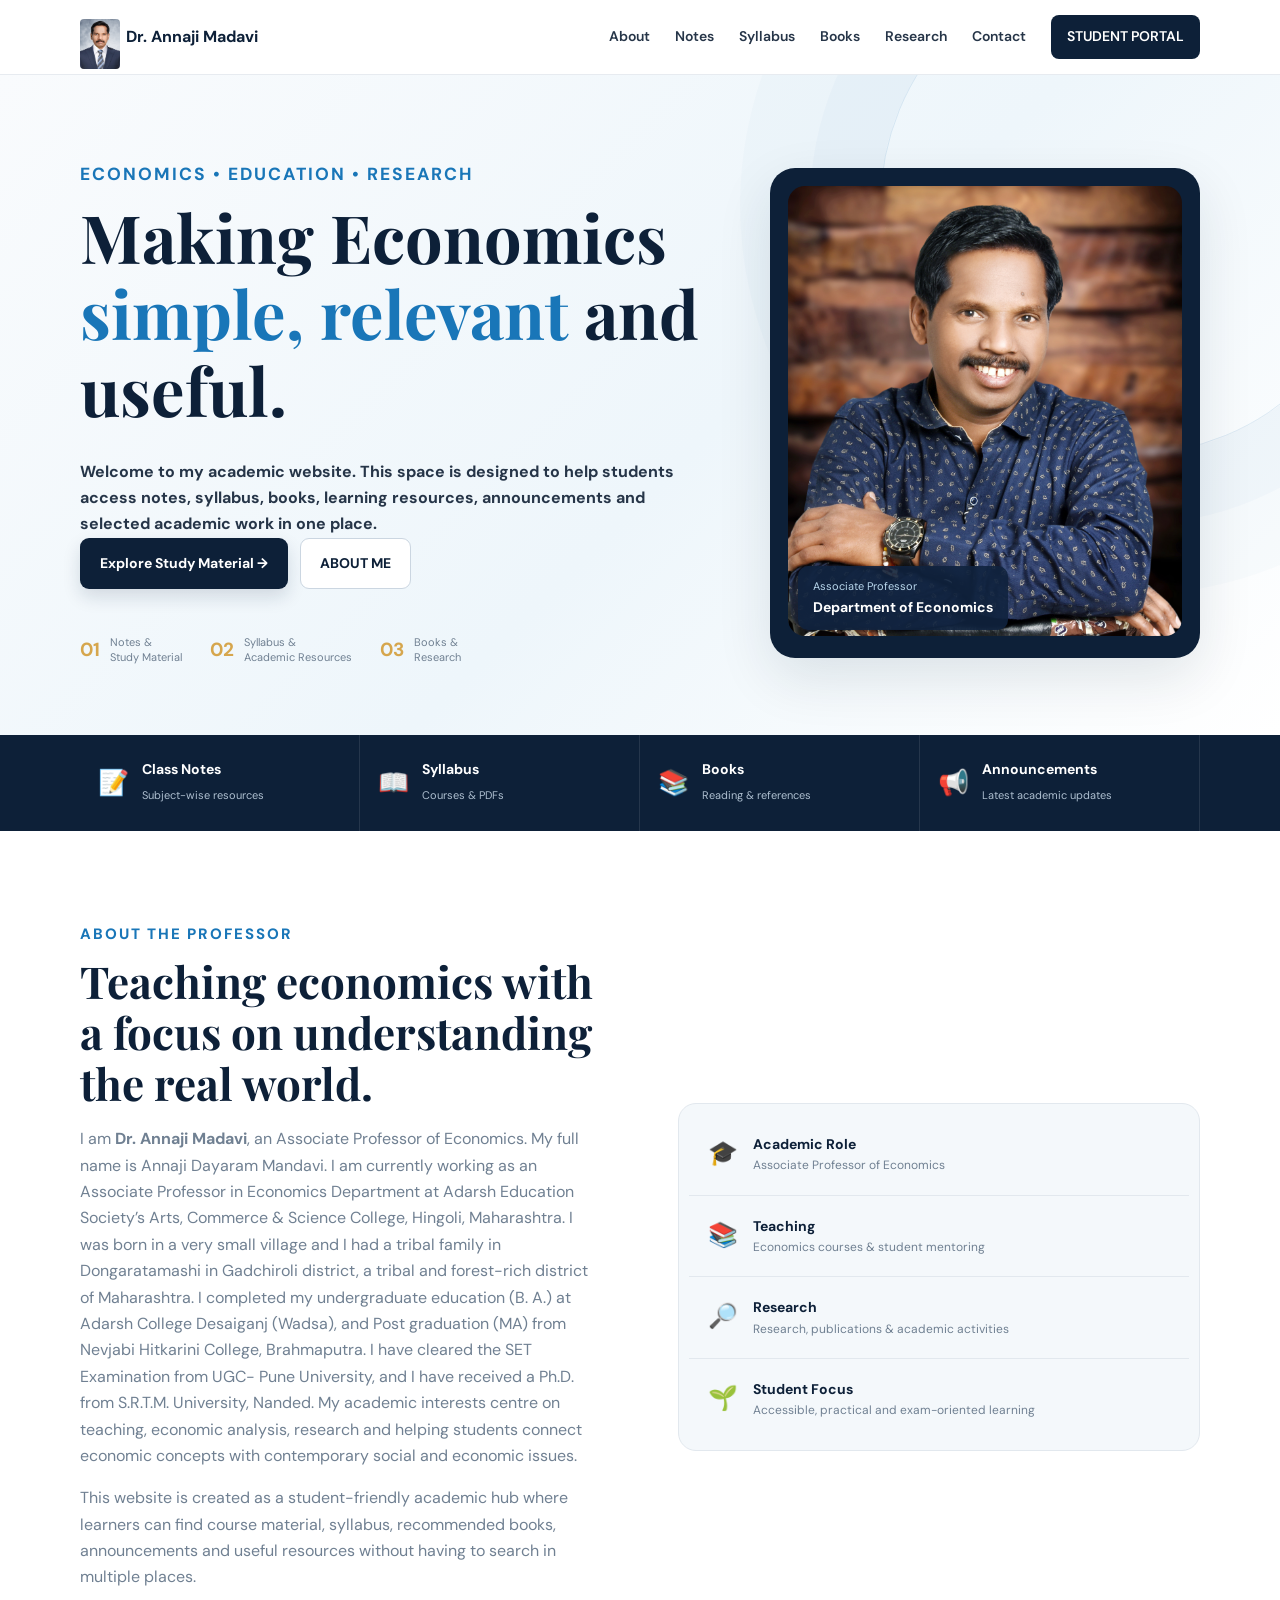
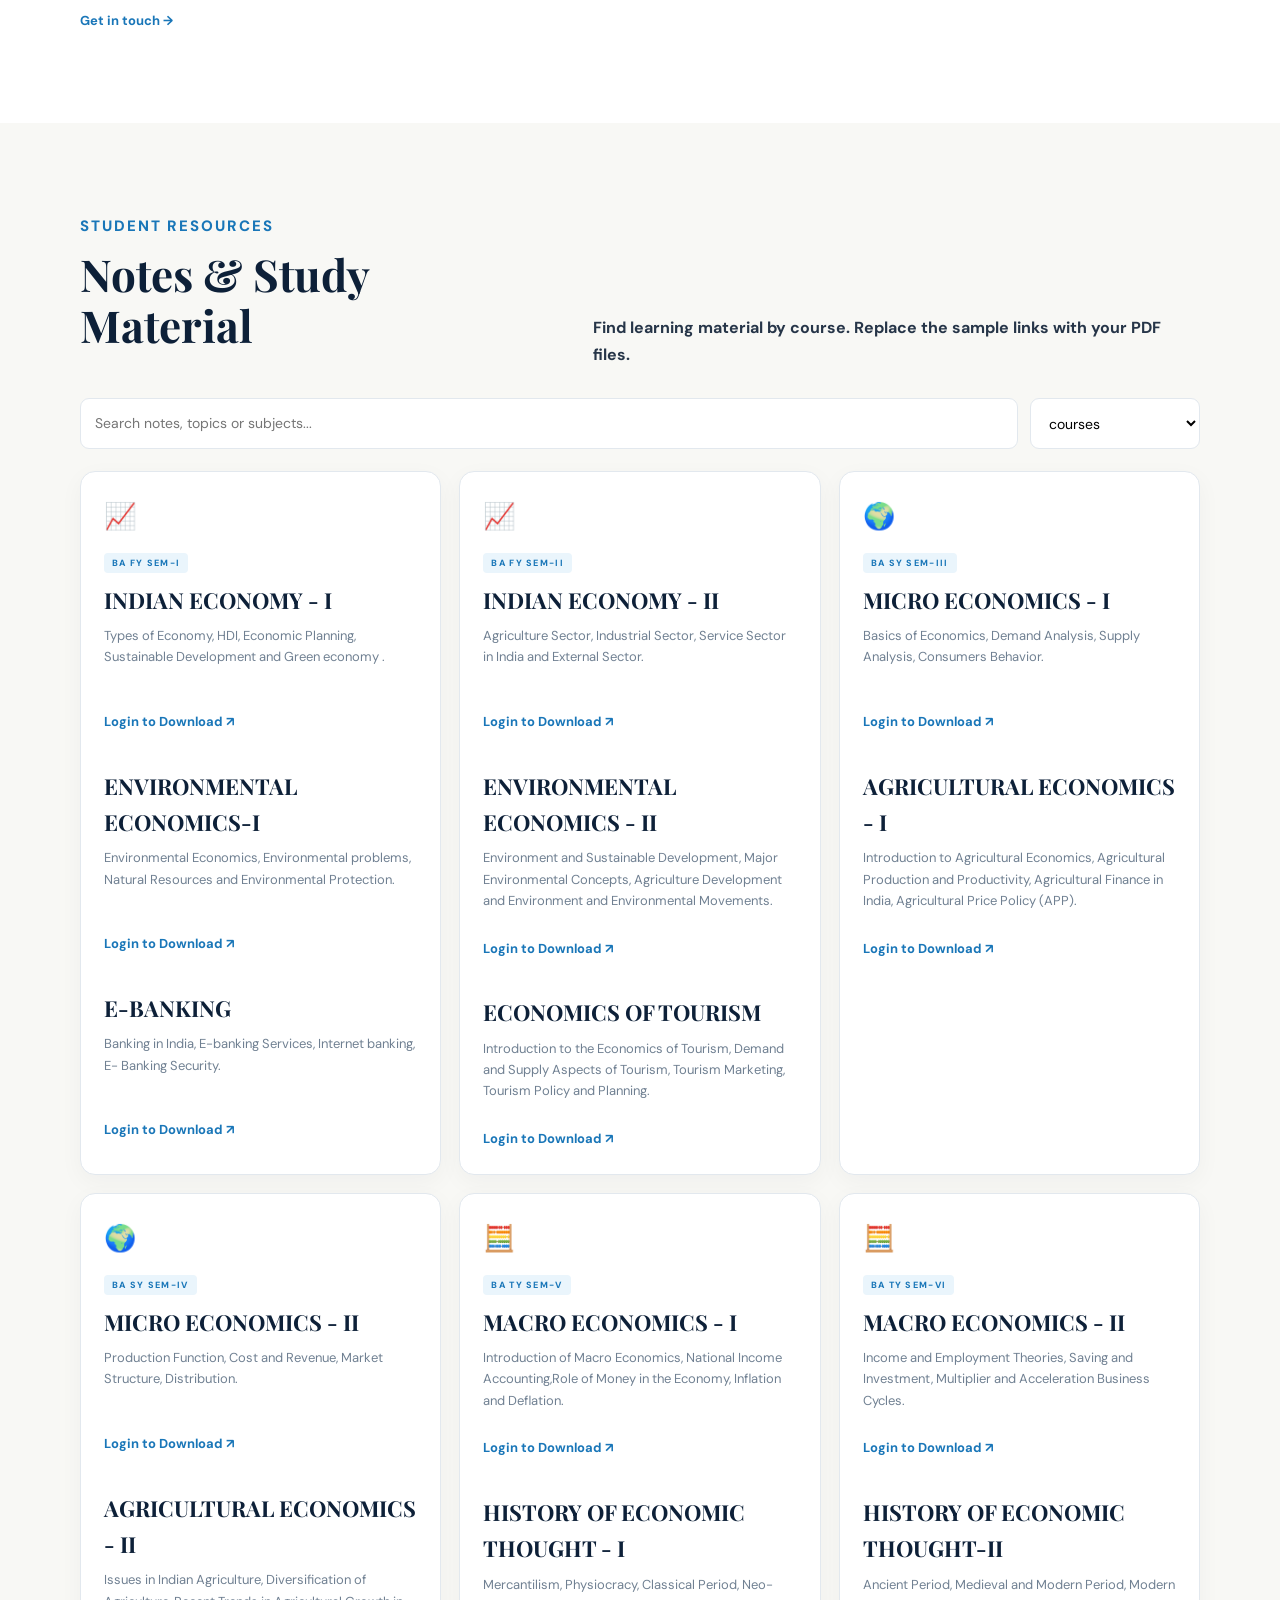
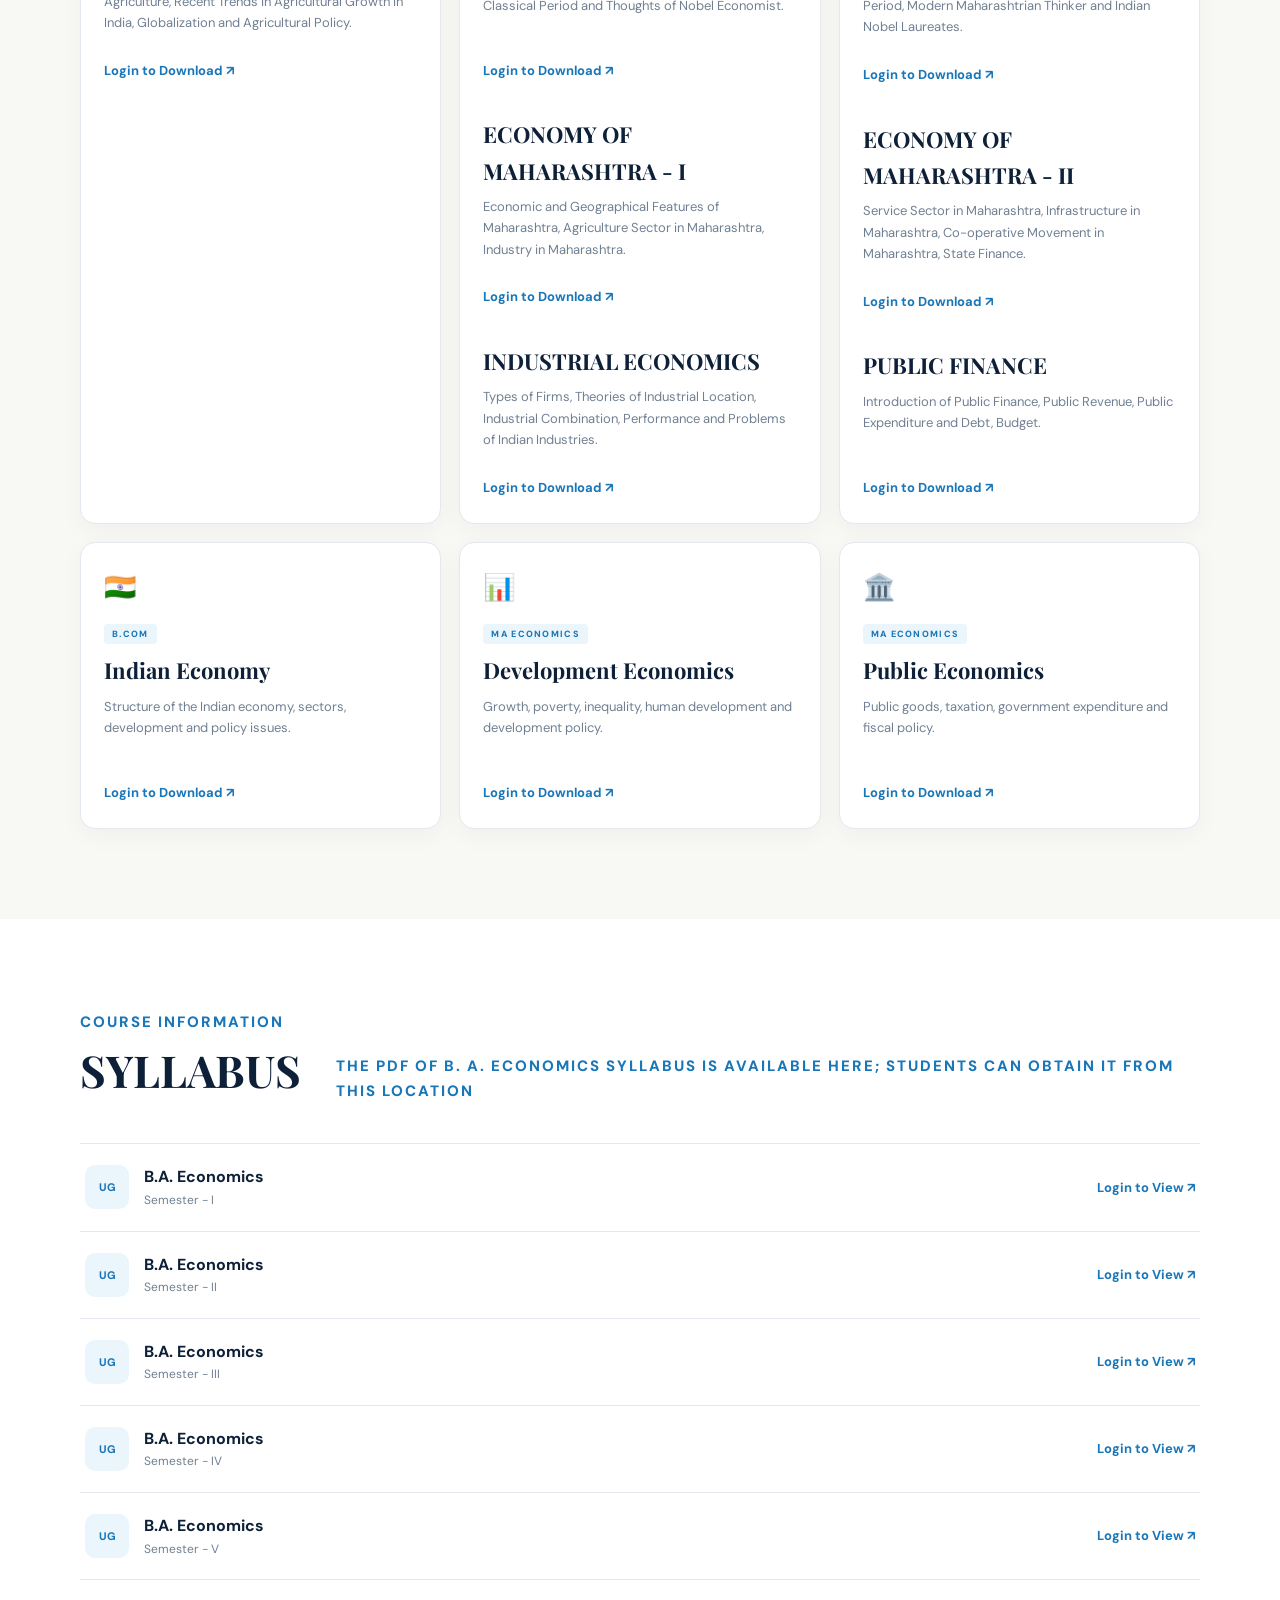
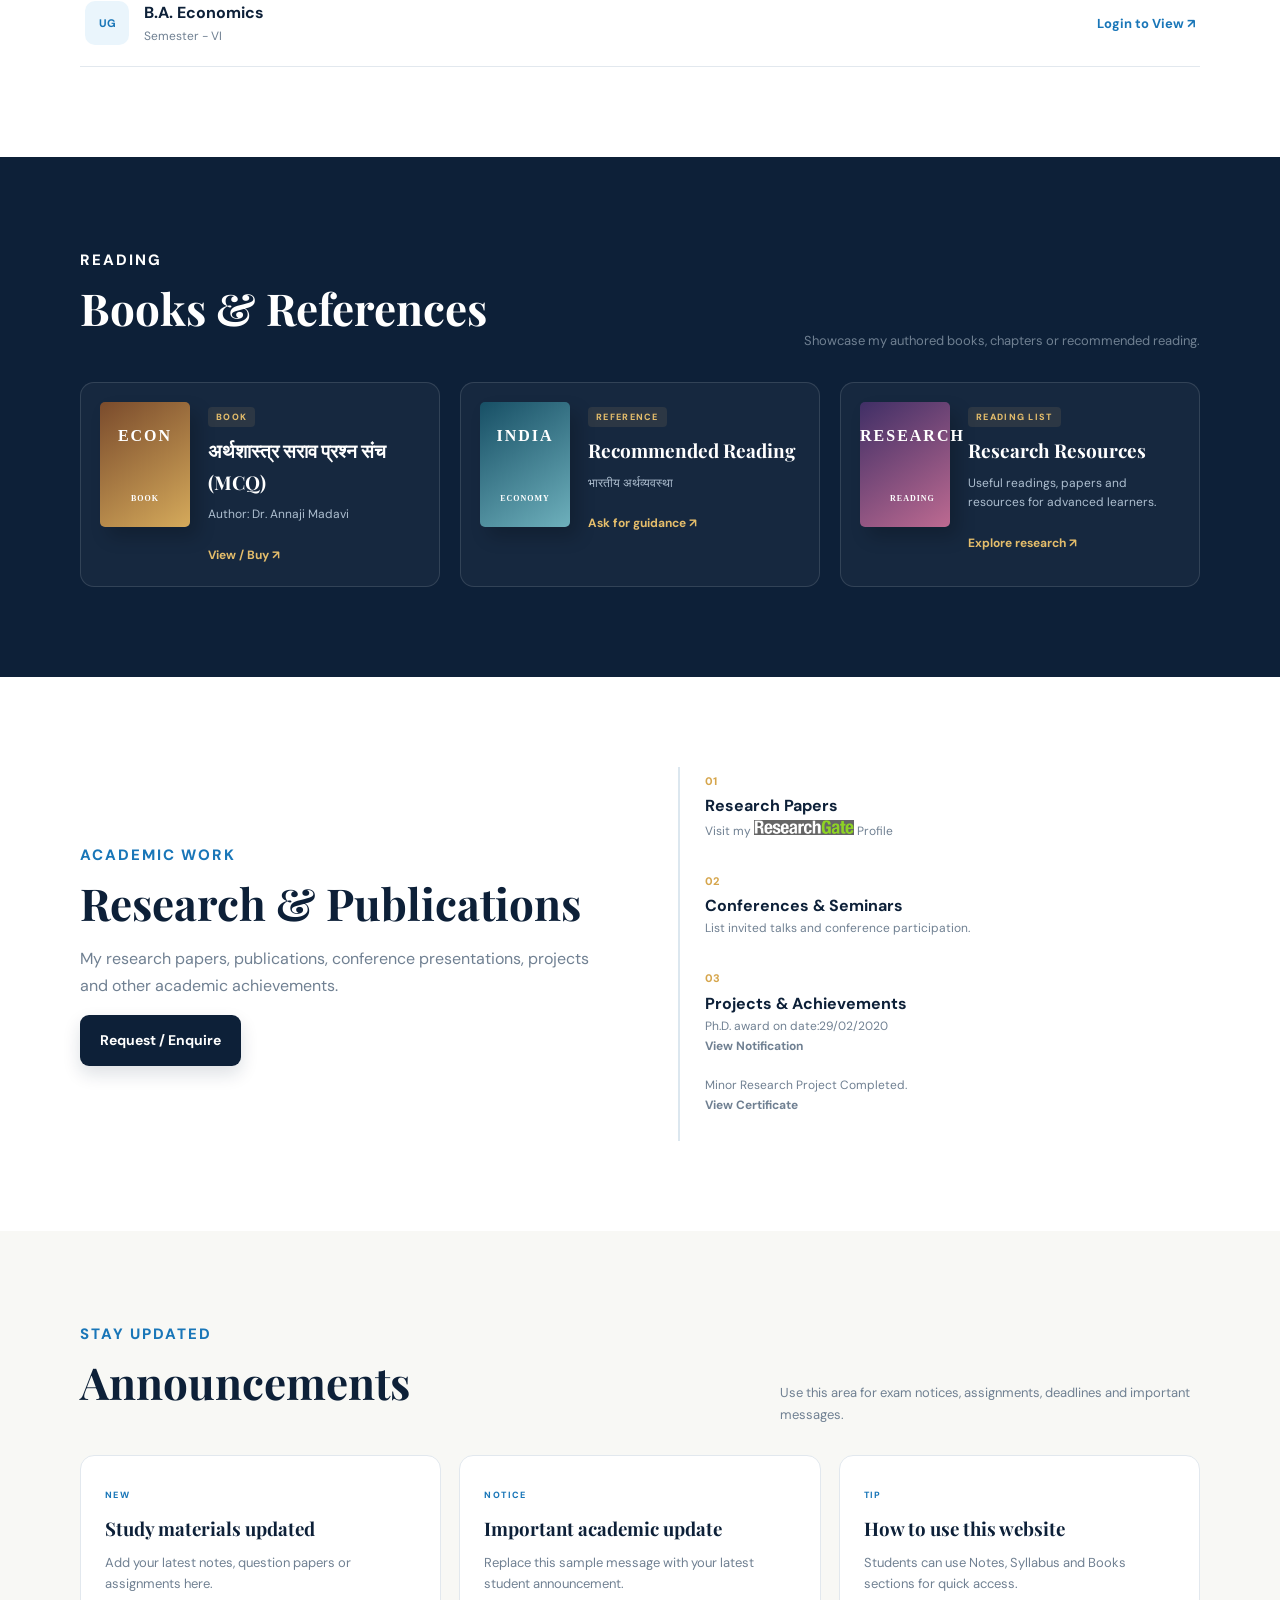
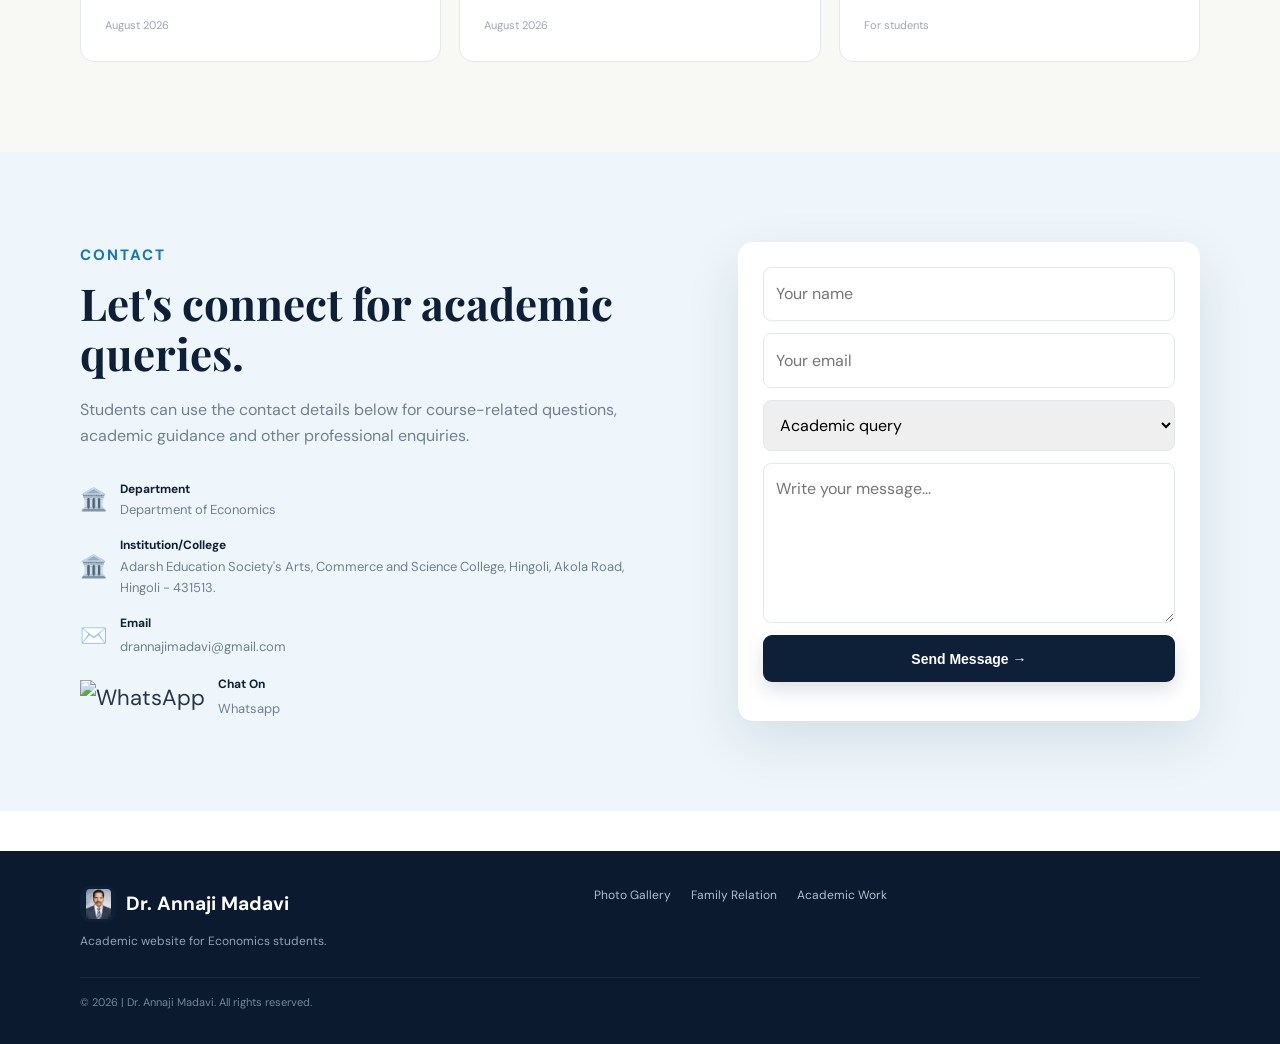
==== commit f1cb293a: "php to html" ====
--- a/index.html
+++ b/index.html
@@ -205,7 +205,7 @@
       <a href="#research">Research</a>
       <a href="#contact">Contact</a>
       <!-- Connected to the secure PHP portal -->
-      <a class="nav-contact" href="https://annajimadavi.ct.ws/library.php">STUDENT LOGIN</a>
+      <a class="nav-contact" href="library.html">STUDENT PORTAL</a>
     </div>
   </nav>
 </header>
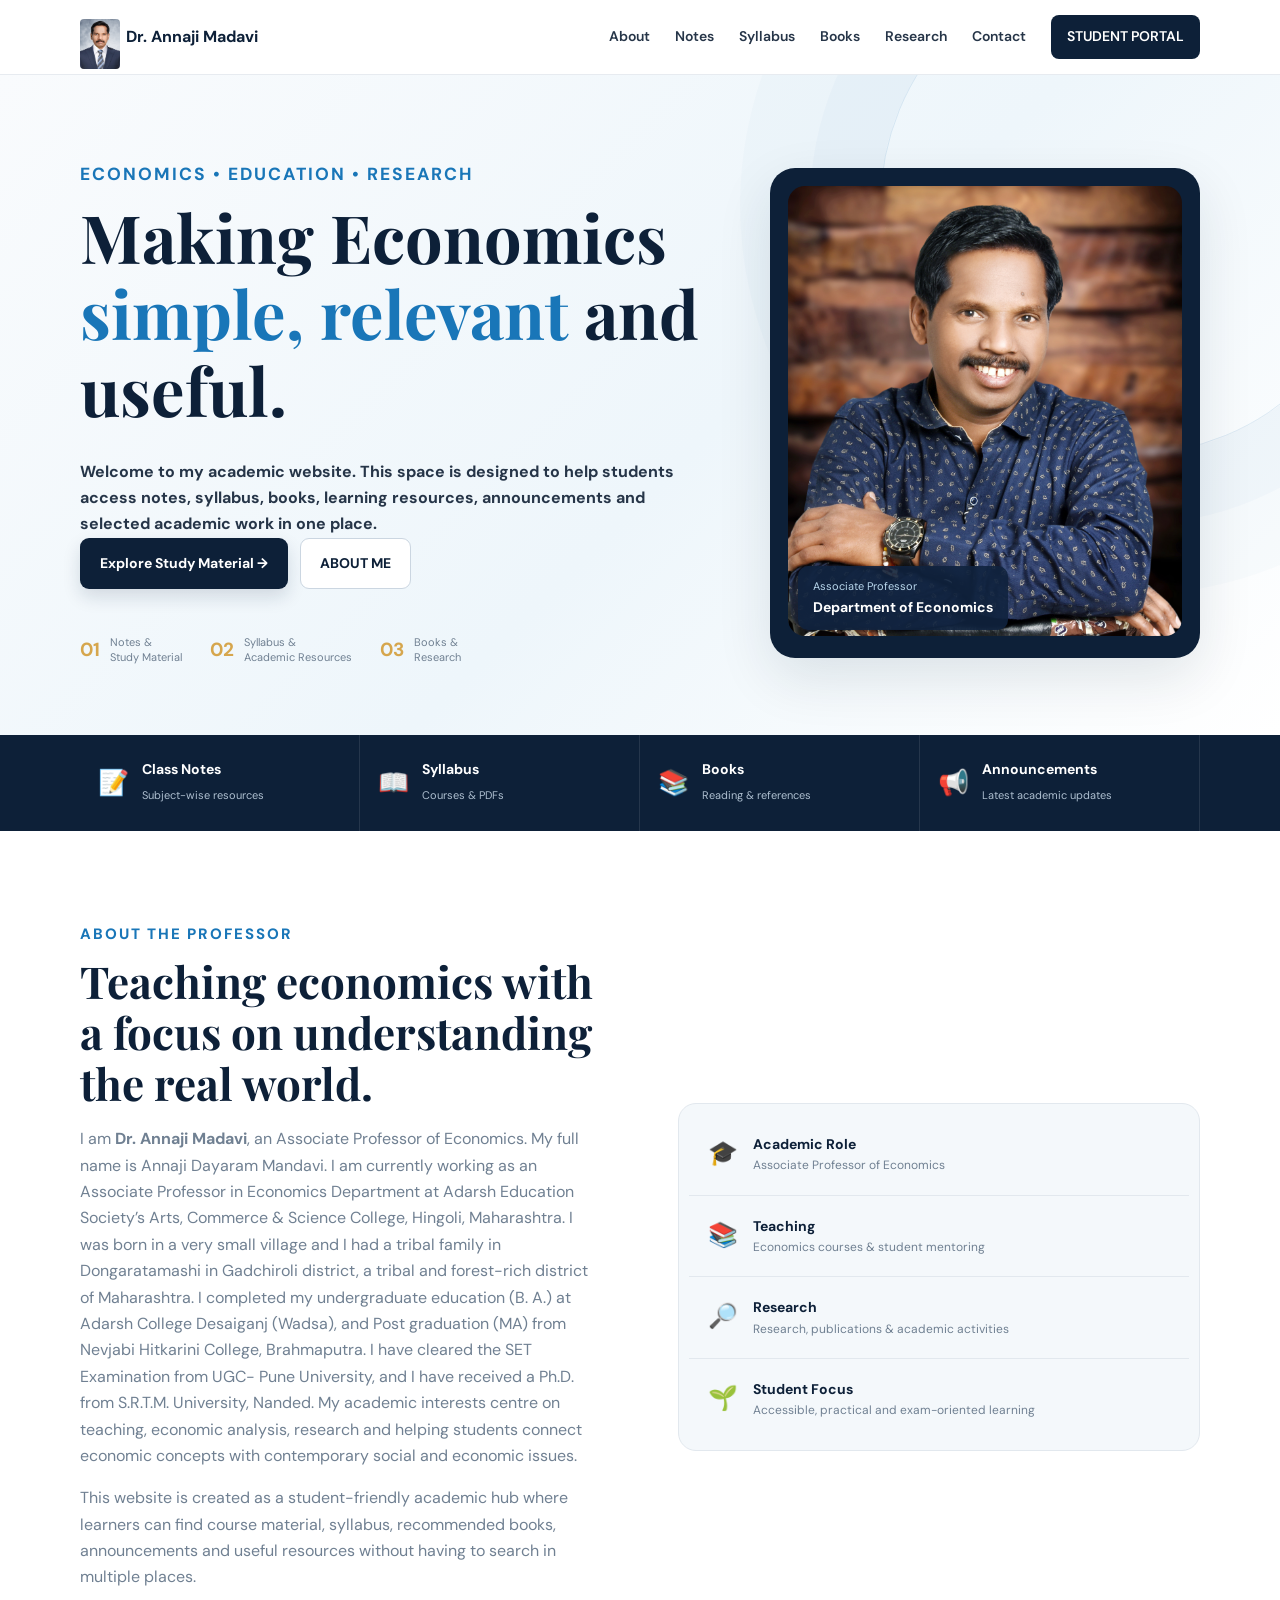
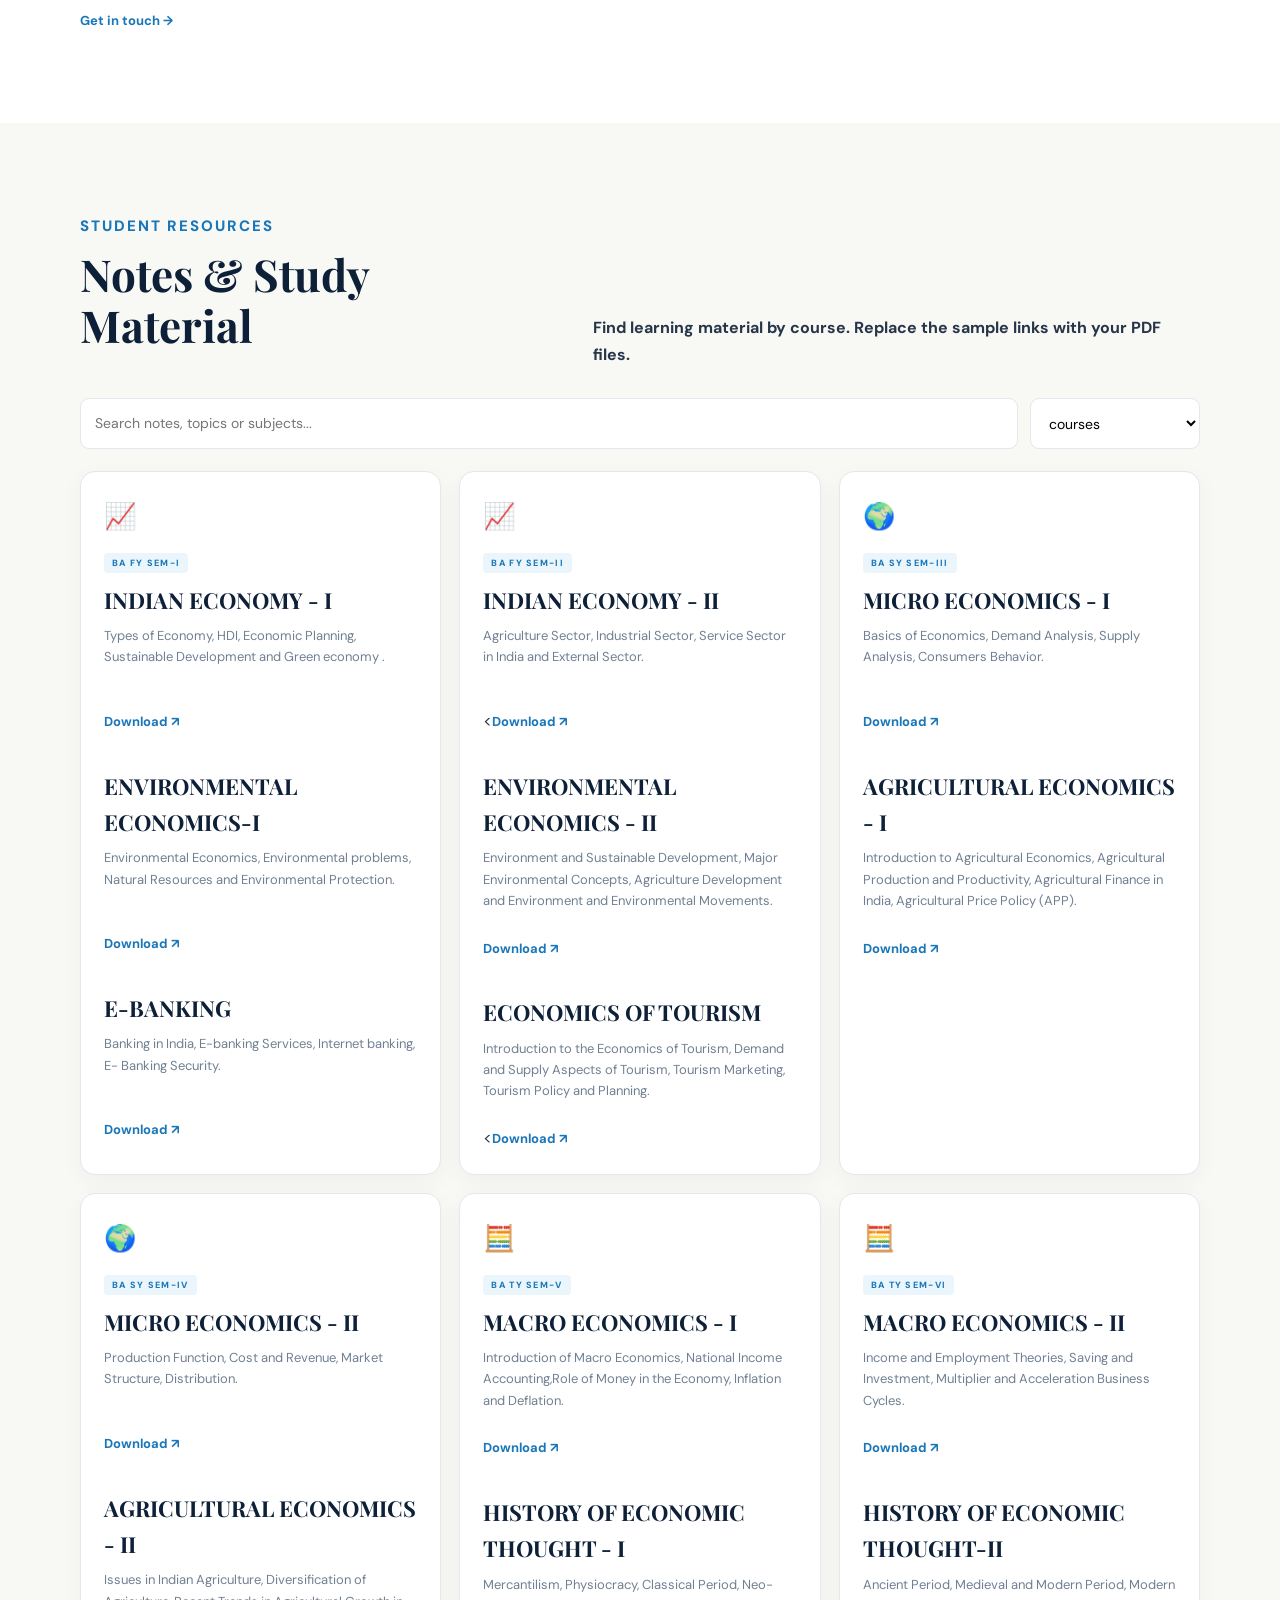
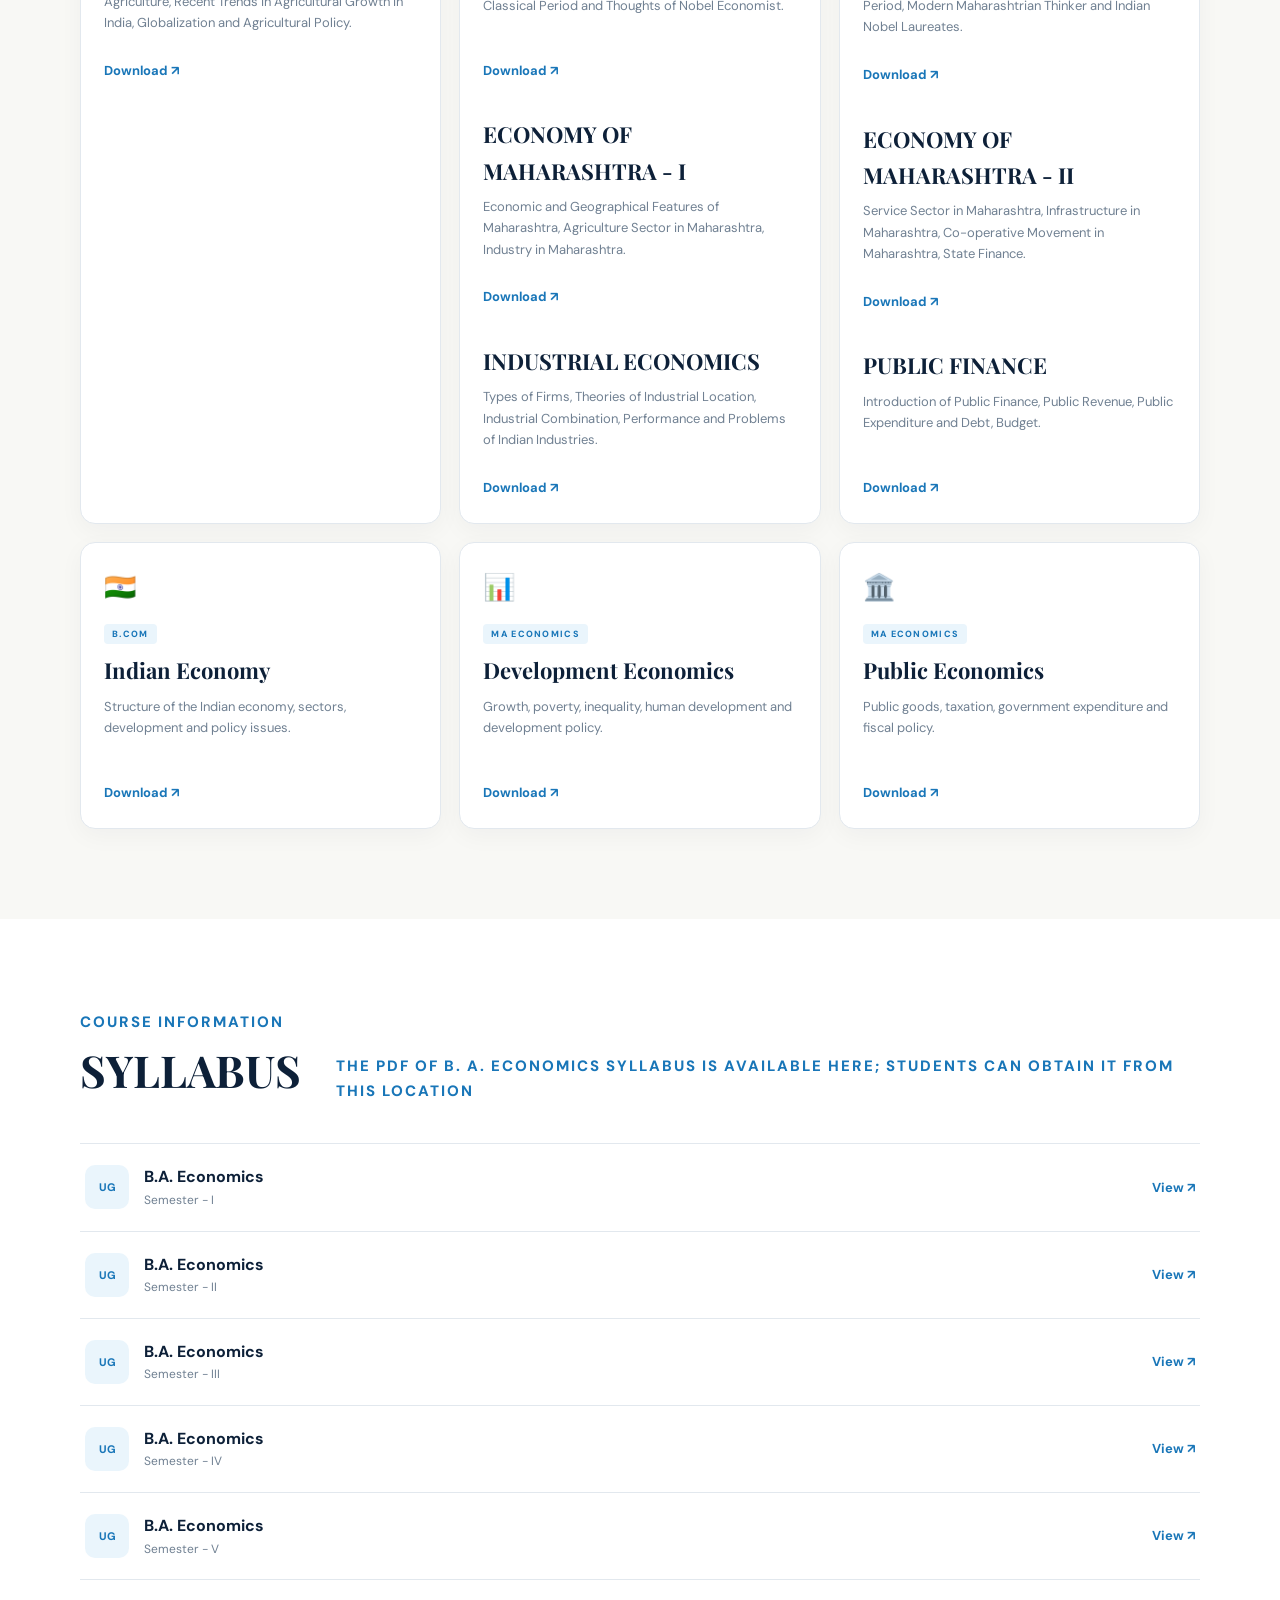
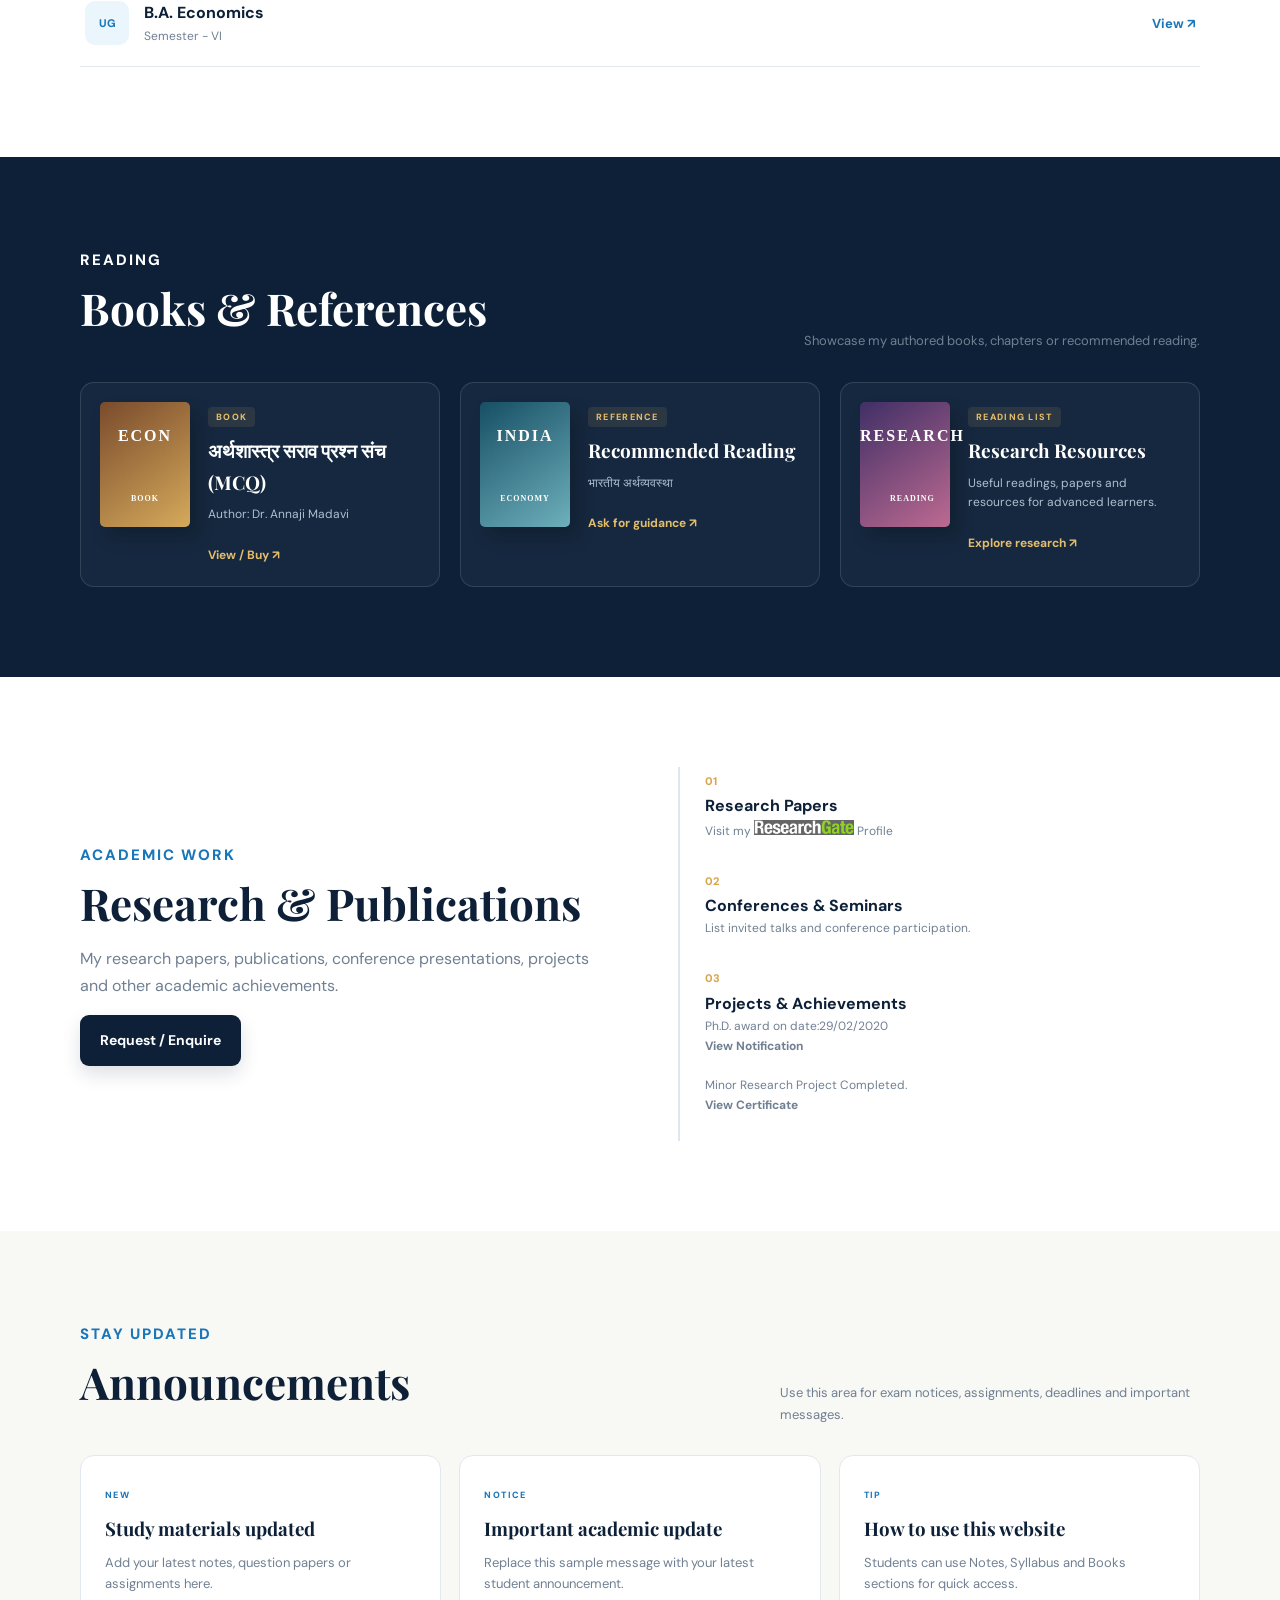
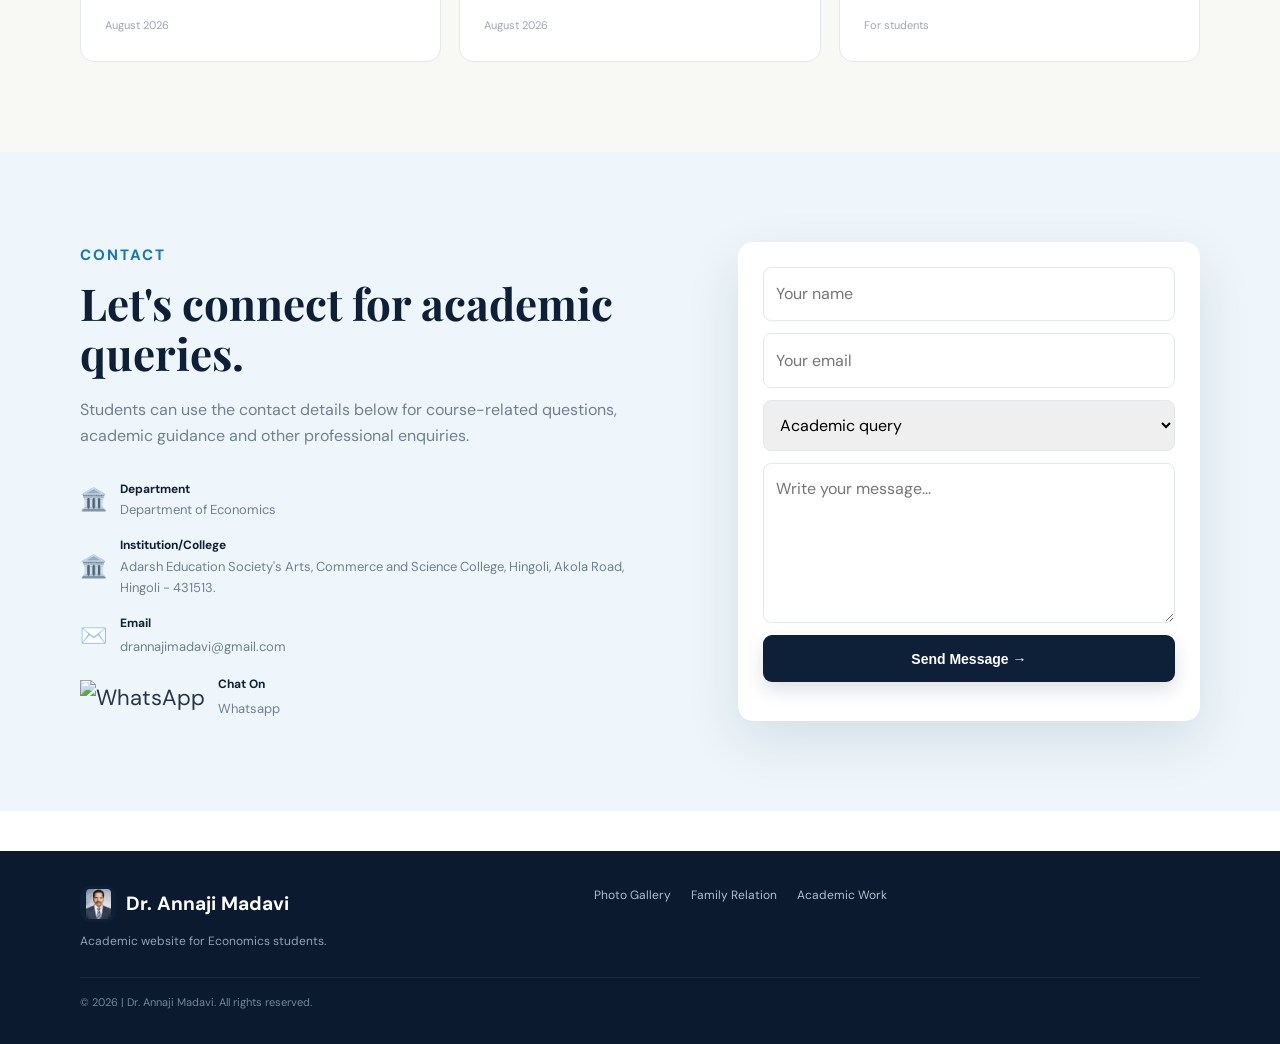
==== commit a76048bb: "Update index.html" ====
--- a/index.html
+++ b/index.html
@@ -305,92 +305,92 @@
           <span class="card-icon">📈</span><span class="tag">BA FY SEM-I</span>
           <h3>INDIAN ECONOMY - I</h3><p>Types of Economy, HDI, Economic Planning, Sustainable Development and Green economy .</p>
           <!-- Linked to secure portal -->
-          <a href="https://annajimadavi.ct.ws/library.php" class="download-link">Login to Download ↗</a>
+          <a href="library.html" class="download-link">Download ↗</a>
           <br></br>
           <h3>ENVIRONMENTAL ECONOMICS-I</h3><p>Environmental Economics, Environmental problems, Natural Resources and Environmental Protection.</p>
-          <a href="https://annajimadavi.ct.ws/library.php" class="download-link">Login to Download ↗</a>
+          <a href="library.html" class="download-link">Download ↗</a>
           <br></br>
           <h3>E-BANKING </h3><p>Banking in India, E-banking Services, Internet banking, E- Banking Security.</p>
-          <a href="https://annajimadavi.ct.ws/library.php" class="download-link">Login to Download ↗</a>
+          <a href="library.html" class="download-link">Download ↗</a>
         </article>
 
         <article class="resource-card" data-course="BA" data-search="microeconomics demand supply elasticity ba economics">
           <span class="card-icon">📈</span><span class="tag">BA FY SEM-II</span>
           <h3>INDIAN ECONOMY - II</h3><p>Agriculture Sector, Industrial Sector, Service Sector in India and External Sector.</p>
-          <a href="https://annajimadavi.ct.ws/library.php" class="download-link">Login to Download ↗</a>
+          <<a href="library.html" class="download-link">Download ↗</a>
            <br></br>
            <h3>ENVIRONMENTAL ECONOMICS - II</h3><p>Environment and Sustainable Development, Major Environmental Concepts, Agriculture Development and Environment and Environmental Movements.</p>
-          <a href="https://annajimadavi.ct.ws/library.php" class="download-link">Login to Download ↗</a>
+          <a href="library.html" class="download-link">Download ↗</a>
           <br></br>
           <h3>ECONOMICS OF TOURISM </h3><p>Introduction to the Economics of Tourism, Demand and Supply Aspects of Tourism, Tourism Marketing, Tourism Policy and Planning.</p>
-          <a href="https://annajimadavi.ct.ws/library.php" class="download-link">Login to Download ↗</a>
+          <<a href="library.html" class="download-link">Download ↗</a>
         </article>
 
         <article class="resource-card" data-course="BA" data-search="macroeconomics national income inflation unemployment ba economics">
           <span class="card-icon">🌍</span><span class="tag">BA SY SEM-III</span>
           <h3>MICRO ECONOMICS - I</h3><p>Basics of Economics, Demand Analysis, Supply Analysis, Consumers Behavior.</p>
-          <a href="https://annajimadavi.ct.ws/library.php" class="download-link">Login to Download ↗</a>
+          <a href="library.html" class="download-link">Download ↗</a>
           <br></br>
           <h3>AGRICULTURAL ECONOMICS - I</h3><p>Introduction to Agricultural Economics, Agricultural Production and Productivity, Agricultural Finance in India, Agricultural Price Policy (APP).</p>
-          <a href="https://annajimadavi.ct.ws/library.php" class="download-link">Login to Download ↗</a>
+          <a href="library.html" class="download-link">Download ↗</a>
         </article>
 
         <article class="resource-card" data-course="BA" data-search="macroeconomics national income inflation unemployment ba economics">
           <span class="card-icon">🌍</span><span class="tag">BA SY SEM-IV</span>
           <h3>MICRO ECONOMICS - II</h3><p>Production Function, Cost and Revenue, Market Structure, Distribution.</p>
-          <a href="https://annajimadavi.ct.ws/library.php" class="download-link">Login to Download ↗</a>
+          <a href="library.html" class="download-link">Download ↗</a>
           <br></br>
           <h3>AGRICULTURAL ECONOMICS - II</h3><p>Issues in Indian Agriculture, Diversification of Agriculture, Recent Trends in Agricultural Growth in India, Globalization and Agricultural Policy.</p>
-          <a href="https://annajimadavi.ct.ws/library.php" class="download-link">Login to Download ↗</a>
+          <a href="library.html" class="download-link">Download ↗</a>
         </article>
 
         <article class="resource-card" data-course="BA" data-search="statistics economics mean median index numbers ba">
           <span class="card-icon">🧮</span><span class="tag">BA TY SEM-V</span>
           <h3>MACRO ECONOMICS - I</h3><p>Introduction of Macro Economics, National Income Accounting,Role of Money in the Economy, Inflation and Deflation.</p>
-          <a href="https://annajimadavi.ct.ws/library.php" class="download-link">Login to Download ↗</a>
+          <a href="library.html" class="download-link">Download ↗</a>
           <br></br>
           <h3>HISTORY OF ECONOMIC THOUGHT - I </h3><p>Mercantilism, Physiocracy, Classical Period, Neo-Classical Period and Thoughts of Nobel Economist.</p>
-          <a href="https://annajimadavi.ct.ws/library.php" class="download-link">Login to Download ↗</a>
+          <a href="library.html" class="download-link">Download ↗</a>
           <br></br>
           <h3>ECONOMY OF MAHARASHTRA - I </h3><p>Economic and Geographical Features of Maharashtra, Agriculture Sector in Maharashtra, Industry in Maharashtra.</p>
-          <a href="https://annajimadavi.ct.ws/library.php" class="download-link">Login to Download ↗</a>
+          <a href="library.html" class="download-link">Download ↗</a>
           <br></br>
           <h3>INDUSTRIAL ECONOMICS </h3><p>Types of Firms, Theories of  Industrial Location, Industrial Combination, Performance and Problems of Indian Industries.</p>
-          <a href="https://annajimadavi.ct.ws/library.php" class="download-link">Login to Download ↗</a>
+          <a href="library.html" class="download-link">Download ↗</a>
         </article>
 
 
         <article class="resource-card" data-course="BA" data-search="statistics economics mean median index numbers ba">
           <span class="card-icon">🧮</span><span class="tag">BA TY SEM-VI</span>
           <h3>MACRO ECONOMICS - II</h3><p>Income and Employment Theories, Saving and Investment, Multiplier and Acceleration Business Cycles.</p>
-          <a href="https://annajimadavi.ct.ws/library.php" class="download-link">Login to Download ↗</a>
+          <a href="library.html" class="download-link">Download ↗</a>
           <br></br>
           <h3>HISTORY OF ECONOMIC THOUGHT-II</h3><p>Ancient Period, Medieval and Modern Period, Modern Period, Modern Maharashtrian Thinker and Indian Nobel Laureates.</p>
-          <a href="https://annajimadavi.ct.ws/library.php" class="download-link">Login to Download ↗</a>
+          <a href="library.html" class="download-link">Download ↗</a>
           <br></br>
           <h3>ECONOMY OF MAHARASHTRA - II</h3><p>Service Sector in Maharashtra, Infrastructure in Maharashtra, Co-operative Movement in Maharashtra, State Finance.</p>
-          <a href="https://annajimadavi.ct.ws/library.php" class="download-link">Login to Download ↗</a>
+          <a href="library.html" class="download-link">Download ↗</a>
           <br></br>
           <h3>PUBLIC FINANCE</h3><p>Introduction of Public Finance, Public Revenue, Public Expenditure and Debt, Budget.</p>
-          <a href="https://annajimadavi.ct.ws/library.php" class="download-link">Login to Download ↗</a>
+          <a href="library.html" class="download-link">Download ↗</a>
         </article>
 
         <article class="resource-card" data-course="BCom" data-search="indian economy bcom agriculture industry services">
           <span class="card-icon">🇮🇳</span><span class="tag">B.COM</span>
           <h3>Indian Economy</h3><p>Structure of the Indian economy, sectors, development and policy issues.</p>
-          <a href="https://annajimadavi.ct.ws/library.php" class="download-link">Login to Download ↗</a>
+          <a href="library.html" class="download-link">Download ↗</a>
         </article>
         
         <article class="resource-card" data-course="MA" data-search="development economics poverty inequality growth ma economics">
           <span class="card-icon">📊</span><span class="tag">MA ECONOMICS</span>
           <h3>Development Economics</h3><p>Growth, poverty, inequality, human development and development policy.</p>
-          <a href="https://annajimadavi.ct.ws/library.php" class="download-link">Login to Download ↗</a>
+          <a href="library.html" class="download-link">Download ↗</a>
         </article>
         
         <article class="resource-card" data-course="MA" data-search="public economics taxation public expenditure ma">
           <span class="card-icon">🏛️</span><span class="tag">MA ECONOMICS</span>
           <h3>Public Economics</h3><p>Public goods, taxation, government expenditure and fiscal policy.</p>
-          <a href="https://annajimadavi.ct.ws/library.php" class="download-link">Login to Download ↗</a>
+          <a href="library.html" class="download-link">Download ↗</a>
         </article>
       </div>
     </div>
@@ -403,12 +403,12 @@
          <span class="eyebrow">The PDF of B. A. Economics syllabus is available here; students can obtain it from this location</h3></span>
       </div>
       <div class="syllabus-list">
-        <div class="syllabus-row"><div><span>UG</span><div><b>B.A. Economics</b><small>Semester - I</small></div></div><a href="https://annajimadavi.ct.ws/library.php">Login to View ↗</a></div>
-        <div class="syllabus-row"><div><span>UG</span><div><b>B.A. Economics</b><small>Semester - II</small></div></div><a href="https://annajimadavi.ct.ws/library.php">Login to View ↗</a></div>
-        <div class="syllabus-row"><div><span>UG</span><div><b>B.A. Economics</b><small>Semester - III</small></div></div><a href="https://annajimadavi.ct.ws/library.php">Login to View ↗</a></div>
-        <div class="syllabus-row"><div><span>UG</span><div><b>B.A. Economics</b><small>Semester - IV</small></div></div><a href="https://annajimadavi.ct.ws/library.php">Login to View ↗</a></div>
-        <div class="syllabus-row"><div><span>UG</span><div><b>B.A. Economics</b><small>Semester - V</small></div></div><a href="https://annajimadavi.ct.ws/library.php">Login to View ↗</a></div>
-        <div class="syllabus-row"><div><span>UG</span><div><b>B.A. Economics</b><small>Semester - VI</small></div></div><a href="https://annajimadavi.ct.ws/library.php">Login to View ↗</a></div>
+        <div class="syllabus-row"><div><span>UG</span><div><b>B.A. Economics</b><small>Semester - I</small></div></div><a href="academic.html">View ↗</a></div>
+        <div class="syllabus-row"><div><span>UG</span><div><b>B.A. Economics</b><small>Semester - II</small></div></div><a href="academic.html">View ↗</a></div>
+        <div class="syllabus-row"><div><span>UG</span><div><b>B.A. Economics</b><small>Semester - III</small></div></div><a href="academic.html">View ↗</a></div>
+        <div class="syllabus-row"><div><span>UG</span><div><b>B.A. Economics</b><small>Semester - IV</small></div></div><a href="academic.html">View ↗</a></div>
+        <div class="syllabus-row"><div><span>UG</span><div><b>B.A. Economics</b><small>Semester - V</small></div></div><a href="academic.html">View ↗</a></div>
+        <div class="syllabus-row"><div><span>UG</span><div><b>B.A. Economics</b><small>Semester - VI</small></div></div><a href="academic.html">View ↗</a></div>
       </div>
     </div>
   </section>
